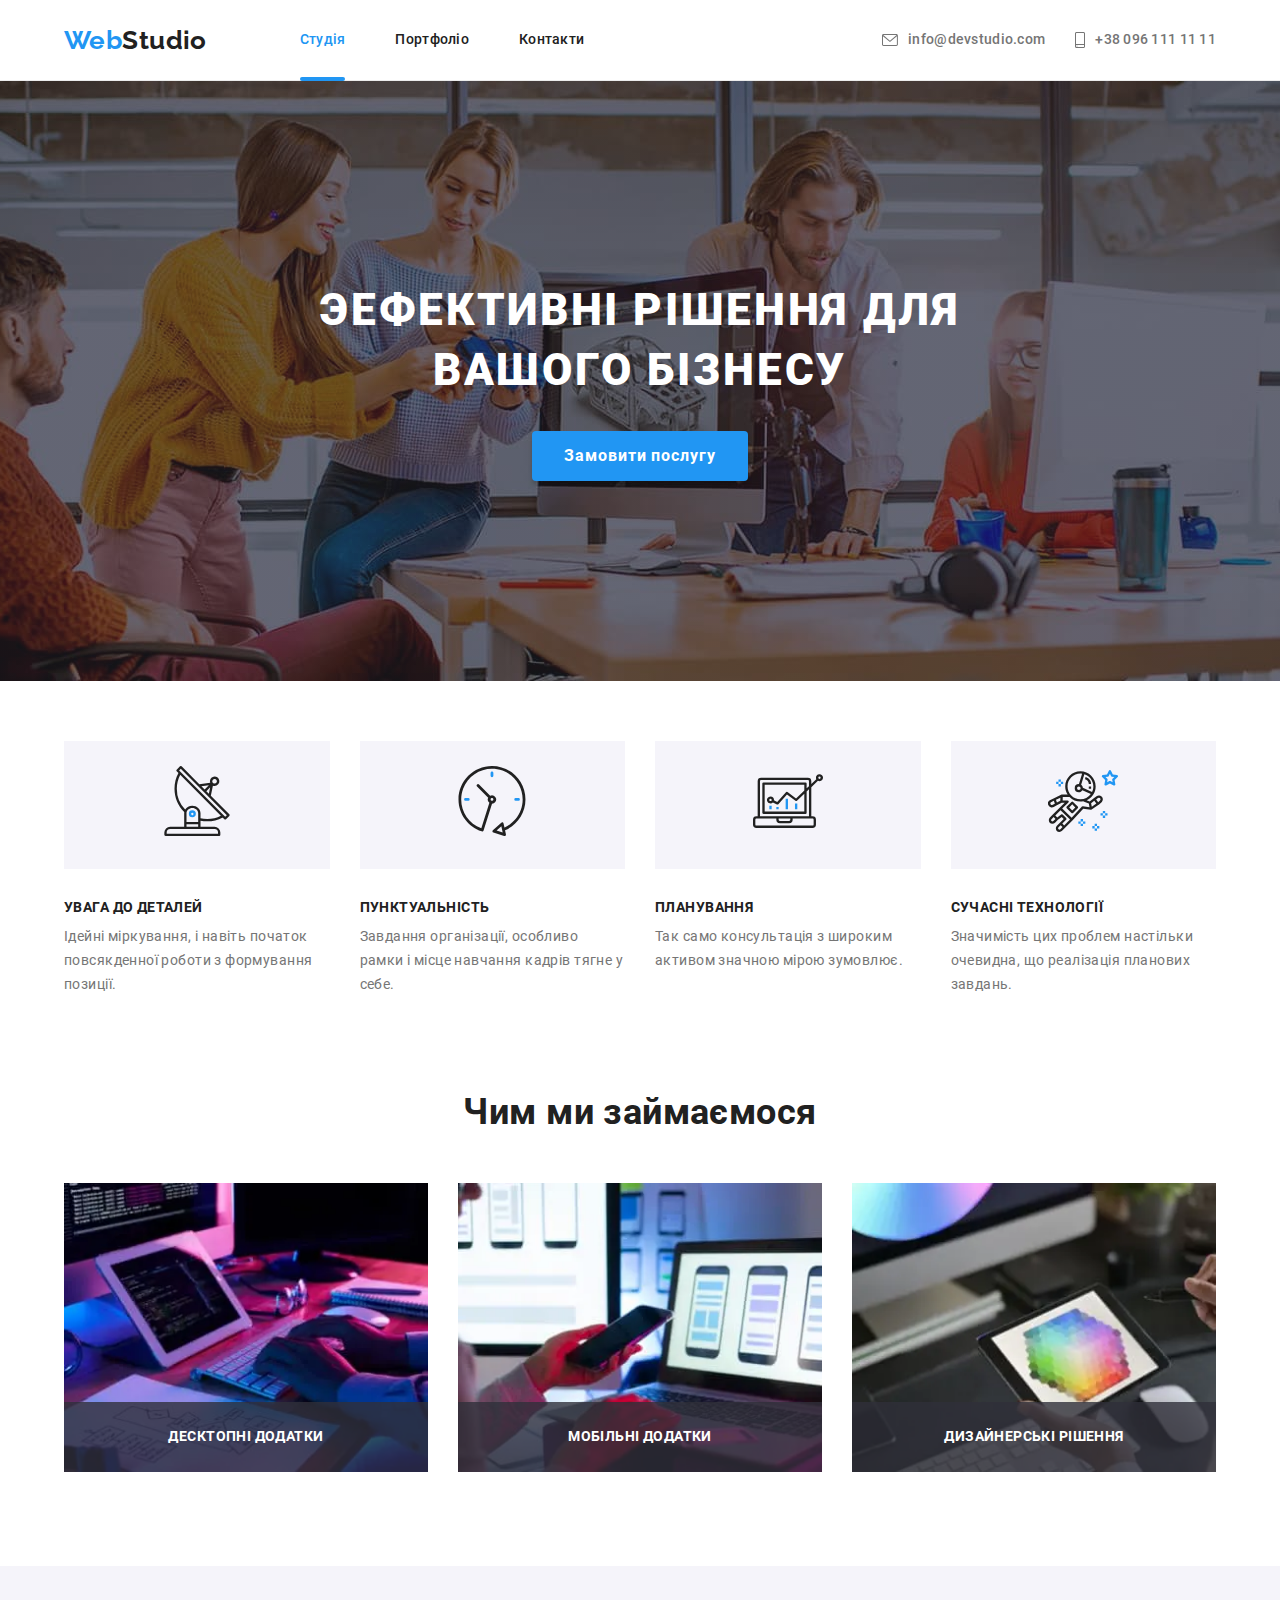
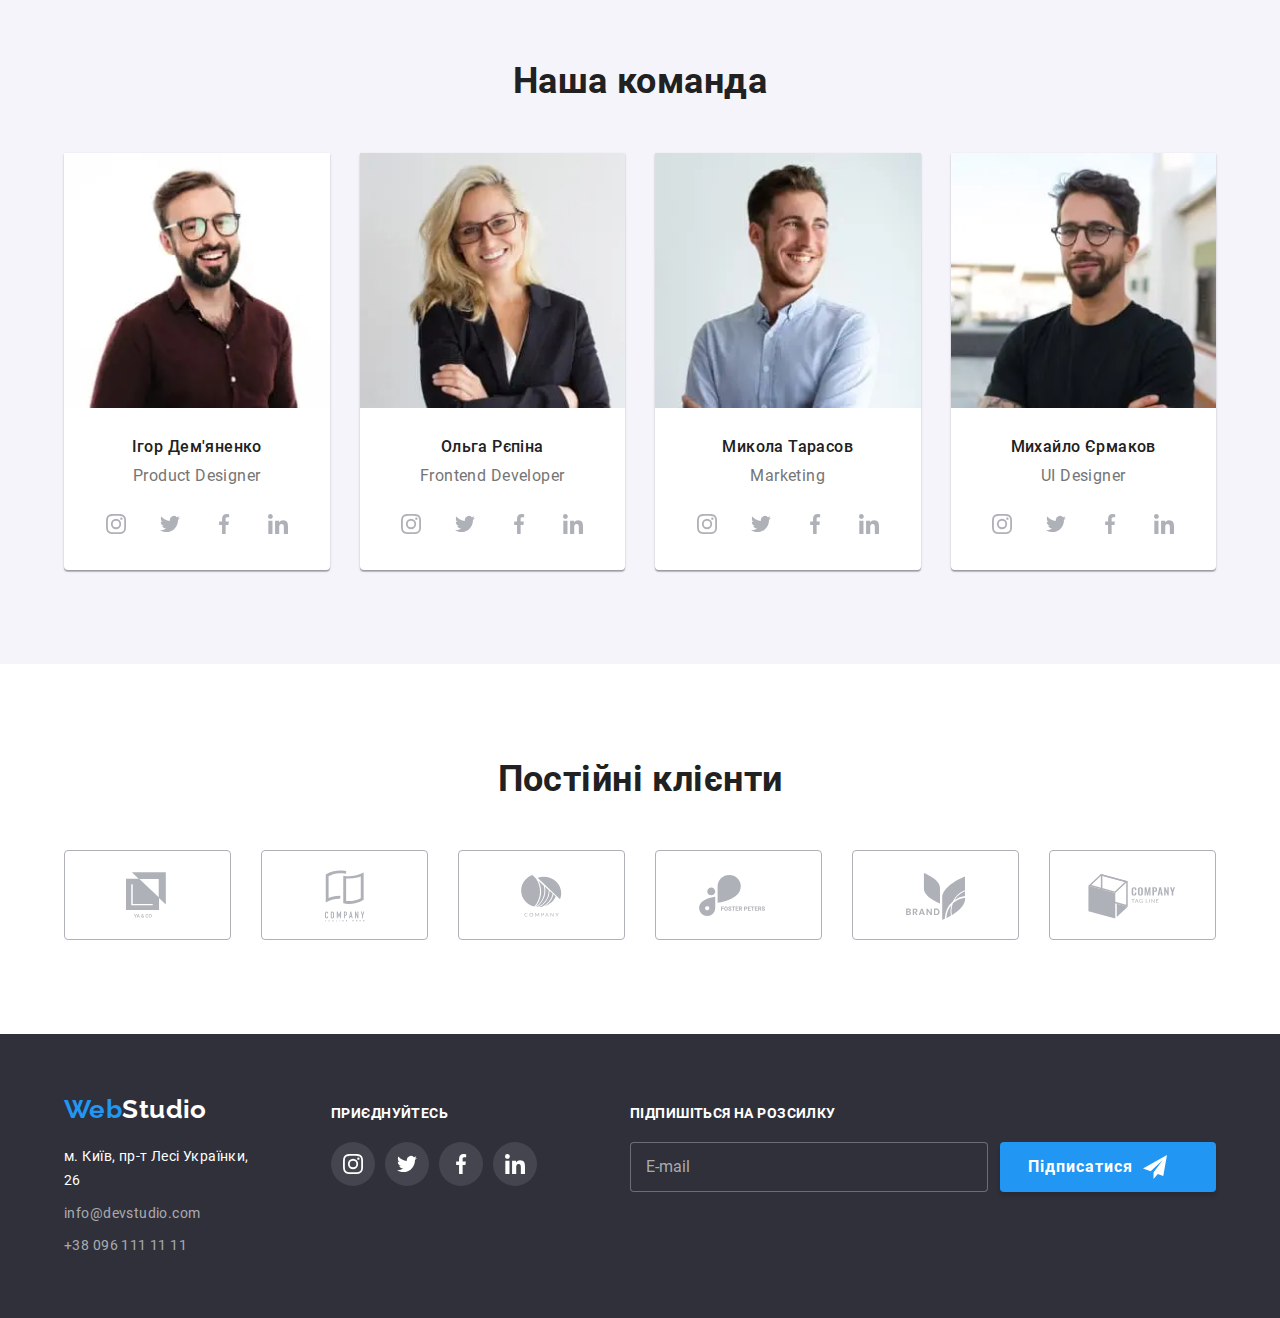
==== index.html @ f9fe9666 "hover and focus from form" ====
<!DOCTYPE html>
<html lang="ru">
  <head>
    <meta charset="UTF-8" />
    <meta name="viewport" content="width=device-width, initial-scale=1.0" />
    <meta http-equiv="X-UA-Compatible" content="IE=Edge" />
    <title>goit-markup-hw-08</title>
    <link rel="stylesheet" href="./css/main.min.css" />
    <link rel="shortcut icon" href="./images/favicon.svg" type="image/x-icon" />

    <!-- <link
      rel="preload"
      href="./fonts/Roboto-Regular.ttf"
      as="font"
      type="font/ttf"
      crossorigin />
    <link
      rel="preload"
      href="./fonts/Roboto-Medium.ttf"
      as="font"
      type="font/ttf"
      crossorigin />
    <link
      rel="preload"
      href="./fonts/Roboto-Bold.ttf"
      as="font"
      type="font/ttf"
      crossorigin />
    <link
      rel="preload"
      href="./fonts/Roboto-Black.ttf"
      as="font"
      type="font/ttf"
      crossorigin />
    <link
      rel="preload"
      href="./fonts/Raleway-Bold.ttf"
      as="font"
      type="font/ttf"
      crossorigin /> -->
  </head>
  <body>
    <header class="header">
      <div class="container main-nav">
        <!-- Лого-->
        <a href="./index.html" class="logo header__logo"
          ><span class="logo__text">Web</span>Studio</a
        >

        <!-- Мобільне меню-бургер -->
        <button
          type="button"
          class="mobile-button"
          aria-expanded="false"
          aria-controls="menu-container"
          data-menu-button>
          <svg
            width="40"
            height="40"
            aria-label="Перемикач мобільного меню"
            class="mobile-button__icon">
            <use class="icon-cross" href="./images/sprite.svg#icon-cross"></use>
            <use
              class="icon-menu"
              href="./images/sprite.svg#icon-mobile-menu"></use>
          </svg>
        </button>

        <div class="menu-container" id="menu-container" data-menu>
          <!-- Меню в хедері -->
          <nav>
            <ul class="menu">
              <li class="menu__item">
                <a href="./index.html" class="menu__link menu__link--current"
                  >Студія</a
                >
              </li>
              <li class="menu__item">
                <a href="./portfolio.html" class="menu__link">Портфоліо</a>
              </li>
              <li class="menu__item">
                <a href="#" class="menu__link">Контакти</a>
              </li>
            </ul>
          </nav>

          <!-- Контакти в хедері -->
          <ul class="contacts">
            <li class="contacts__item">
              <a href="mailto:info@devstudio.com" class="contacts__link">
                <div class="contacts__icon">
                  <svg class="contacts__mail" width="16" height="12">
                    <use href="./images/sprite.svg#icon-head-mail"></use>
                  </svg>
                  info@devstudio.com
                </div></a
              >
            </li>
            <li class="contacts__item">
              <a href="tel:+380961111111" class="contacts__link">
                <div class="contacts__icon">
                  <svg class="contacts__phone" width="10" height="16">
                    <use href="./images/sprite.svg#icon-head-phone"></use>
                  </svg>
                  +38 096 111 11 11
                </div>
              </a>
            </li>
          </ul>
        </div>
      </div>
    </header>

    <main>
      <!-- Hero -->
      <section class="hero">
        <div class="hero__content">
          <h1 class="hero__title">ЭЕфективні рішення для вашого бізнесу</h1>
          <button data-modal-open class="btn hero__btn">
            Замовити послугу
          </button>
        </div>
      </section>

      <!-- Feautures -->
      <section class="features">
        <div class="container">
          <h2 class="section__title visually-hidden">Наші переваги</h2>
          <ul class="features__list">
            <li class="features__item">
              <div class="features__img">
                <svg class="features__icon" width="70" height="70">
                  <use href="./images/sprite.svg#icon-antenna"></use>
                </svg>
              </div>
              <h3 class="features__title">УВАГА ДО ДЕТАЛЕЙ</h3>
              <p class="features__text">
                Ідейні міркування, і навіть початок повсякденної роботи з
                формування позиції.
              </p>
            </li>
            <li class="features__item">
              <div class="features__img">
                <svg class="features__icon" width="70" height="70">
                  <use href="./images/sprite.svg#icon-clock"></use>
                </svg>
              </div>
              <h3 class="features__title">Пунктуальність</h3>
              <p class="features__text">
                Завдання організації, особливо рамки і місце навчання кадрів
                тягне у себе.
              </p>
            </li>
            <li class="features__item">
              <div class="features__img">
                <svg class="features__icon" width="70" height="70">
                  <use href="./images/sprite.svg#icon-diagram"></use>
                </svg>
              </div>
              <h3 class="features__title">Планування</h3>
              <p class="features__text">
                Так само консультація з широким активом значною мірою зумовлює.
              </p>
            </li>
            <li class="features__item">
              <div class="features__img">
                <svg class="features__icon" width="70" height="70">
                  <use href="./images/sprite.svg#icon-astronaut"></use>
                </svg>
              </div>
              <h3 class="features__title">Сучасні технології</h3>
              <p class="features__text">
                Значимість цих проблем настільки очевидна, що реалізація
                планових завдань.
              </p>
            </li>
          </ul>
        </div>
      </section>

      <!-- Work -->
      <section class="section photos">
        <div class="container">
          <h2 class="section__title">Чим ми займаємося</h2>
          <ul class="photos__list">
            <li class="photos__item">
              <div class="photos__thumb">
                <picture>
                  <source
                    srcset="
                      ./images/desktop/whattodo-1-1200@1x.webp 1x,
                      ./images/desktop/whattodo-1-1200@2x.webp 2x
                    "
                    type="image/webp"
                    media="(min-width: 1200px)" />

                  <source
                    srcset="
                      ./images/desktop/whattodo-1-1200@1x.jpg 1x,
                      ./images/desktop/whattodo-1-1200@2x.jpg 2x
                    "
                    media="(min-width: 1200px)" />

                  <img
                    src="./images/desktop/whattodo-1-1200@1x.jpg"
                    loading="lazy"
                    alt=""
                    width="370"
                    height="294" />
                </picture>
                <p class="photos__text">Десктопні додатки</p>
              </div>
            </li>
            <li class="photos__item">
              <div class="photos__thumb">
                <picture>
                  <source
                    srcset="
                      ./images/desktop/whattodo-2-1200@1x.webp 1x,
                      ./images/desktop/whattodo-2-1200@2x.webp 2x
                    "
                    type="image/webp"
                    media="(min-width: 1200px)" />

                  <source
                    srcset="
                      ./images/desktop/whattodo-2-1200@1x.jpg 1x,
                      ./images/desktop/whattodo-2-1200@2x.jpg 2x
                    "
                    media="(min-width: 1200px)" />

                  <img
                    src="./images/desktop/whattodo-2-1200@2x.jpg"
                    loading="lazy"
                    alt=""
                    width="370"
                    height="294" />
                </picture>
                <p class="photos__text">Мобільні додатки</p>
              </div>
            </li>
            <li class="photos__item">
              <div class="photos__thumb">
                <picture>
                  <source
                    srcset="
                      ./images/desktop/whattodo-3-1200@1x.webp 1x,
                      ./images/desktop/whattodo-3-1200@2x.webp 2x
                    "
                    type="image/webp"
                    media="(min-width: 1200px)" />

                  <source
                    srcset="
                      ./images/desktop/whattodo-3-1200@1x.jpg 1x,
                      ./images/desktop/whattodo-3-1200@2x.jpg 2x
                    "
                    media="(min-width: 1200px)" />

                  <img
                    src="./images/desktop/whattodo-3-1200@2x.jpg"
                    loading="lazy"
                    alt=""
                    width="370"
                    height="294" />
                </picture>
                <p class="photos__text">Дизайнерські рішення</p>
              </div>
            </li>
          </ul>
        </div>
      </section>

      <!-- Team -->
      <section class="section team">
        <div class="container">
          <h2 class="section__title">Наша команда</h2>
          <ul class="team__list">
            <li class="team__item">
              <picture>
                <source
                  srcset="
                    ./images/desktop/team-1-1200@1x.webp 1x,
                    ./images/desktop/team-1-1200@2x.webp 2x
                  "
                  type="image/webp"
                  media="(min-width: 1200px)" />
                <source
                  srcset="
                    ./images/tablet/team-1-768@1x.webp 1x,
                    ./images/tablet/team-1-768@2x.webp 2x
                  "
                  type="image/webp"
                  media="(min-width: 768px)" />
                <source
                  srcset="
                    ./images/mobile/team-1-480@1x.webp 1x,
                    ./images/mobile/team-1-480@2x.webp 2x
                  "
                  type="image/webp"
                  media="(max-width: 767px)" />

                <source
                  srcset="
                    ./images/desktop/team-1-1200@1x.jpg 1x,
                    ./images/desktop/team-1-1200@2x.jpg 2x
                  "
                  media="(min-width: 1200px)" />
                <source
                  srcset="
                    ./images/tablet/team-1-768@1x.jpg 1x,
                    ./images/tablet/team-1-768@2x.jpg 2x
                  "
                  media="(min-width: 768px)" />
                <source
                  srcset="
                    ./images/mobile/team-1-480@1x.jpg 1x,
                    ./images/mobile/team-1-480@2x.jpg 2x
                  "
                  media="(max-width: 767px)" />

                <img
                  src="./images/mobile/team-1-480@1x.jpg"
                  loading="lazy"
                  alt=""
                  title="Ігор Дем'яненко"
                  width="450"
                  height="460" />
              </picture>

              <div class="team__content">
                <h3 class="team__name">Ігор Дем'яненко</h3>
                <p class="team__text">Product Designer</p>
                <ul class="social">
                  <li class="social__item">
                    <a
                      href="#"
                      class="media-link social__link"
                      aria-label="Instagramm">
                      <svg
                        class="media-icon social__icon"
                        width="20"
                        height="20">
                        <use href="./images/sprite.svg#icon-instagram"></use>
                      </svg>
                    </a>
                  </li>
                  <li class="social__item">
                    <a
                      href="#"
                      class="media-link social__link"
                      aria-label="Twitter">
                      <svg
                        class="media-icon social__icon"
                        width="20"
                        height="20">
                        <use href="./images/sprite.svg#icon-twitter"></use>
                      </svg>
                    </a>
                  </li>
                  <li class="social__item">
                    <a
                      href="#"
                      class="media-link social__link"
                      aria-label="Facebook">
                      <svg
                        class="media-icon social__icon"
                        width="20"
                        height="20">
                        <use href="./images/sprite.svg#icon-facebook"></use>
                      </svg>
                    </a>
                  </li>
                  <li class="social__item">
                    <a
                      href="#"
                      class="media-link social__link"
                      aria-label="LinkedIn">
                      <svg
                        class="media-icon social__icon"
                        width="20"
                        height="20">
                        <use href="./images/sprite.svg#icon-linkedin"></use>
                      </svg>
                    </a>
                  </li>
                </ul>
              </div>
            </li>
            <li class="team__item">
              <picture>
                <source
                  srcset="
                    ./images/desktop/team-2-1200@1x.webp 1x,
                    ./images/desktop/team-2-1200@2x.webp 2x
                  "
                  type="image/webp"
                  media="(min-width: 1200px)" />
                <source
                  srcset="
                    ./images/tablet/team-2-768@1x.webp 1x,
                    ./images/tablet/team-2-768@2x.webp 2x
                  "
                  type="image/webp"
                  media="(min-width: 768px)" />
                <source
                  srcset="
                    ./images/mobile/team-2-480@1x.webp 1x,
                    ./images/mobile/team-2-480@2x.webp 2x
                  "
                  type="image/webp"
                  media="(max-width: 767px)" />

                <source
                  srcset="
                    ./images/desktop/team-2-1200@1x.jpg 1x,
                    ./images/desktop/team-2-1200@2x.jpg 2x
                  "
                  media="(min-width: 1200px)" />
                <source
                  srcset="
                    ./images/tablet/team-2-768@1x.jpg 1x,
                    ./images/tablet/team-2-768@2x.jpg 2x
                  "
                  media="(min-width: 768px)" />
                <source
                  srcset="
                    ./images/mobile/team-2-480@1x.jpg 1x,
                    ./images/mobile/team-2-480@2x.jpg 2x
                  "
                  media="(max-width: 767px)" />

                <img
                  src="./images/mobile/team-2-480@1x.jpg"
                  loading="lazy"
                  alt=""
                  title="Ольга Рєпіна"
                  width="450"
                  height="460" />
              </picture>
              <div class="team__content">
                <h3 class="team__name">Ольга Рєпіна</h3>
                <p class="team__text">Frontend Developer</p>
                <ul class="social">
                  <li class="social__item">
                    <a
                      href="#"
                      class="media-link social__link"
                      aria-label="Instagramm">
                      <svg
                        class="media-icon social__icon"
                        width="20"
                        height="20">
                        <use href="./images/sprite.svg#icon-instagram"></use>
                      </svg>
                    </a>
                  </li>
                  <li class="social__item">
                    <a
                      href="#"
                      class="media-link social__link"
                      aria-label="Twiter">
                      <svg
                        class="media-icon social__icon"
                        width="20"
                        height="20">
                        <use href="./images/sprite.svg#icon-twitter"></use>
                      </svg>
                    </a>
                  </li>
                  <li class="social__item">
                    <a
                      href="#"
                      class="media-link social__link"
                      aria-label="Facebook">
                      <svg
                        class="media-icon social__icon"
                        width="20"
                        height="20">
                        <use href="./images/sprite.svg#icon-facebook"></use>
                      </svg>
                    </a>
                  </li>
                  <li class="social_item">
                    <a
                      href="#"
                      class="media-link social__link"
                      aria-label="LinkedIn">
                      <svg
                        class="media-icon social__icon"
                        width="20"
                        height="20">
                        <use href="./images/sprite.svg#icon-linkedin"></use>
                      </svg>
                    </a>
                  </li>
                </ul>
              </div>
            </li>
            <li class="team__item">
              <picture>
                <source
                  srcset="
                    ./images/desktop/team-3-1200@1x.webp 1x,
                    ./images/desktop/team-3-1200@2x.webp 2x
                  "
                  type="image/webp"
                  media="(min-width: 1200px)" />
                <source
                  srcset="
                    ./images/tablet/team-3-768@1x.webp 1x,
                    ./images/tablet/team-3-768@2x.webp 2x
                  "
                  type="image/webp"
                  media="(min-width: 768px)" />
                <source
                  srcset="
                    ./images/mobile/team-3-480@1x.webp 1x,
                    ./images/mobile/team-3-480@2x.webp 2x
                  "
                  type="image/webp"
                  media="(max-width: 767px)" />

                <source
                  srcset="
                    ./images/desktop/team-3-1200@1x.jpg 1x,
                    ./images/desktop/team-3-1200@2x.jpg 2x
                  "
                  media="(min-width: 1200px)" />
                <source
                  srcset="
                    ./images/tablet/team-3-768@1x.jpg 1x,
                    ./images/tablet/team-3-768@2x.jpg 2x
                  "
                  media="(min-width: 768px)" />
                <source
                  srcset="
                    ./images/mobile/team-3-480@1x.jpg 1x,
                    ./images/mobile/team-3-480@2x.jpg 2x
                  "
                  media="(max-width: 767px)" />

                <img
                  src="./images/mobile/team-3-480@1x.jpg"
                  loading="lazy"
                  alt=""
                  title="Микола Тарасов"
                  width="450"
                  height="460" />
              </picture>
              <div class="team__content">
                <h3 class="team__name">Микола Тарасов</h3>
                <p class="team__text">Marketing</p>
                <ul class="social">
                  <li class="social__item">
                    <a
                      href="#"
                      class="media-link social__link"
                      aria-label="Instagramm">
                      <svg
                        class="media-icon social__icon"
                        width="20"
                        height="20">
                        <use href="./images/sprite.svg#icon-instagram"></use>
                      </svg>
                    </a>
                  </li>
                  <li class="social__item">
                    <a
                      href="#"
                      class="media-link social__link"
                      aria-label="Twiter">
                      <svg
                        class="media-icon social__icon"
                        width="20"
                        height="20">
                        <use href="./images/sprite.svg#icon-twitter"></use>
                      </svg>
                    </a>
                  </li>
                  <li class="social__item">
                    <a
                      href="#"
                      class="media-link social__link"
                      aria-label="Facebook">
                      <svg
                        class="media-icon social__icon"
                        width="20"
                        height="20">
                        <use href="./images/sprite.svg#icon-facebook"></use>
                      </svg>
                    </a>
                  </li>
                  <li class="social__item">
                    <a
                      href="#"
                      class="media-link social__link"
                      aria-label="LinkedIn">
                      <svg
                        class="media-icon social__icon"
                        width="20"
                        height="20">
                        <use href="./images/sprite.svg#icon-linkedin"></use>
                      </svg>
                    </a>
                  </li>
                </ul>
              </div>
            </li>
            <li class="team__item">
              <picture>
                <source
                  srcset="
                    ./images/desktop/team-4-1200@1x.webp 1x,
                    ./images/desktop/team-4-1200@2x.webp 2x
                  "
                  type="image/webp"
                  media="(min-width: 1200px)" />
                <source
                  srcset="
                    ./images/tablet/team-4-768@1x.webp 1x,
                    ./images/tablet/team-4-768@2x.webp 2x
                  "
                  type="image/webp"
                  media="(min-width: 768px)" />
                <source
                  srcset="
                    ./images/mobile/team-4-480@1x.webp 1x,
                    ./images/mobile/team-4-480@2x.webp 2x
                  "
                  type="image/webp"
                  media="(max-width: 767px)" />

                <source
                  srcset="
                    ./images/desktop/team-4-1200@1x.jpg 1x,
                    ./images/desktop/team-4-1200@2x.jpg 2x
                  "
                  media="(min-width: 1200px)" />
                <source
                  srcset="
                    ./images/tablet/team-4-768@1x.jpg 1x,
                    ./images/tablet/team-4-768@2x.jpg 2x
                  "
                  media="(min-width: 768px)" />
                <source
                  srcset="
                    ./images/mobile/team-4-480@1x.jpg 1x,
                    ./images/mobile/team-4-480@2x.jpg 2x
                  "
                  media="(max-width: 767px)" />

                <img
                  src="./images/mobile/team-4-480@1x.jpg"
                  loading="lazy"
                  alt=""
                  title="Михайло Єрмаков"
                  width="450"
                  height="460" />
              </picture>
              <div class="team__content">
                <h3 class="team__name">Михайло Єрмаков</h3>
                <p class="team__text">UI Designer</p>
                <ul class="social">
                  <li class="social__item">
                    <a
                      href="#"
                      class="media-link social__link"
                      aria-label="Instagramm">
                      <svg
                        class="media-icon social__icon"
                        width="20"
                        height="20">
                        <use href="./images/sprite.svg#icon-instagram"></use>
                      </svg>
                    </a>
                  </li>
                  <li class="social__item">
                    <a
                      href="#"
                      class="media-link social__link"
                      aria-label="Twiter">
                      <svg
                        class="media-icon social__icon"
                        width="20"
                        height="20">
                        <use href="./images/sprite.svg#icon-twitter"></use>
                      </svg>
                    </a>
                  </li>
                  <li class="social__item">
                    <a
                      href="#"
                      class="media-link social__link"
                      aria-label="Facebook">
                      <svg
                        class="media-icon social__icon"
                        width="20"
                        height="20">
                        <use href="./images/sprite.svg#icon-facebook"></use>
                      </svg>
                    </a>
                  </li>
                  <li class="social__item">
                    <a
                      href="#"
                      class="media-link social__link"
                      aria-label="LinkedIn">
                      <svg
                        class="media-icon social__icon"
                        width="20"
                        height="20">
                        <use href="./images/sprite.svg#icon-linkedin"></use>
                      </svg>
                    </a>
                  </li>
                </ul>
              </div>
            </li>
          </ul>
        </div>
      </section>

      <!-- Сlients -->
      <section class="section clients">
        <div class="container">
          <h2 class="section__title">Постійні клієнти</h2>
          <ul class="clients__list">
            <li class="clients__item">
              <a href="#" class="clients__link" aria-label="Company site-1">
                <svg class="clients__icon" width="44" height="49">
                  <use href="./images/sprite.svg#icon-logo-1"></use>
                </svg>
              </a>
            </li>
            <li class="clients__item">
              <a href="#" class="clients__link" aria-label="Company site-2">
                <svg class="clients__icon" width="40" height="52">
                  <use href="./images/sprite.svg#icon-logo-2"></use>
                </svg>
              </a>
            </li>
            <li class="clients__item">
              <a href="#" class="clients__link" aria-label="Company site-3">
                <svg class="clients__icon" width="41" height="42">
                  <use href="./images/sprite.svg#icon-logo-3"></use>
                </svg>
              </a>
            </li>
            <li class="clients__item">
              <a href="#" class="clients__link" aria-label="Company site-4">
                <svg class="clients__icon" width="79" height="42">
                  <use href="./images/sprite.svg#icon-logo-4"></use>
                </svg>
              </a>
            </li>
            <li class="clients__item">
              <a href="#" class="clients__link" aria-label="Company site-5">
                <svg class="clients__icon" width="59" height="47">
                  <use href="./images/sprite.svg#icon-logo-5"></use>
                </svg>
              </a>
            </li>
            <li class="clients__item">
              <a href="#" class="clients__link" aria-label="Company site-6">
                <svg class="clients__icon" width="88" height="45">
                  <use href="./images/sprite.svg#icon-logo-6"></use>
                </svg>
              </a>
            </li>
          </ul>
        </div>
      </section>
    </main>
    <!-- <Footer> -->
    <footer class="footer">
      <div class="container">
        <div class="footer-blocks">
          <div class="address-block">
            <!-- footer-logo -->
            <a href="./index.html" class="logo footer__logo"
              ><span class="logo__text">Web</span>Studio</a
            >

            <!-- footer-contacts -->
            <address class="adress">
              <p class="adress__map">м. Київ, пр-т Лесі Українки, 26</p>
              <ul class="adress__list">
                <li class="adress__item">
                  <a href="mailto:info@devstudio.com" class="adress__link"
                    >info@devstudio.com</a
                  >
                </li>
                <li class="adress__item">
                  <a href="tel:+380961111111" class="adress__link"
                    >+38 096 111 11 11</a
                  >
                </li>
              </ul>
            </address>
          </div>
          <!-- <footer-socials> -->
          <div class="networks">
            <b class="networks__title">приєднуйтесь</b>
            <ul class="networks__list">
              <li class="networks__item">
                <a
                  href="#"
                  class="media-link networks__link"
                  aria-label="Instagram">
                  <svg class="media-icon networks__icon" width="20" height="20">
                    <use href="./images/sprite.svg#icon-instagram"></use>
                  </svg>
                </a>
              </li>
              <li class="networks__item">
                <a
                  href="#"
                  class="media-link networks__link"
                  aria-label="Twiter">
                  <svg class="media-icon networks__icon" width="20" height="20">
                    <use href="./images/sprite.svg#icon-twitter"></use>
                  </svg>
                </a>
              </li>
              <li class="networks__item">
                <a
                  href="#"
                  class="media-link networks__link"
                  aria-label="Facebook">
                  <svg class="media-icon networks__icon" width="20" height="20">
                    <use href="./images/sprite.svg#icon-facebook"></use>
                  </svg>
                </a>
              </li>
              <li class="networks__item">
                <a
                  href="https://github.com/mityaua/goit-markup-hw-08"
                  class="media-link networks__link"
                  target="_blank"
                  rel="noopener noreferrer"
                  aria-label="LinkedIn">
                  <svg class="media-icon networks__icon" width="20" height="20">
                    <use href="./images/sprite.svg#icon-linkedin"></use>
                  </svg>
                </a>
              </li>
            </ul>
          </div>

          <!-- footer-subscrabe -->
          <div class="subscribe">
            <b class="networks__title">Підпишіться на розсилку</b>
            <form class="subscribe__field">
              <input
                type="email"
                name="subscribe-email"
                id="subscribe-email"
                placeholder="E-mail"
                required
                class="subscribe__input"
                aria-label="Введіть адресу для розсилки" />
              <button
                type="submit"
                class="btn subscribe__btn"
                aria-label="Оформляє підписку на розсилку">
                <span> Підписатися</span>
                <svg class="subscribe__icon" width="24" height="24">
                  <use href="./images/sprite.svg#icon-send"></use>
                </svg>
              </button>
            </form>
          </div>
        </div>
      </div>
    </footer>

    <!-- Модальне вікно -->
    <div class="backdrop is-hidden" data-modal>
      <div class="modal">
        <form class="callback-form js-speaker-form">
          <button
            data-modal-close
            class="modal__close-btn"
            type="button"
            aria-label="">
            <svg class="modal__close-icon" width="18" height="18">
              <use href="./images/sprite.svg#icon-close"></use>
            </svg>
          </button>

          <b class="callback__title">
            Залиште свої дані, ми вам передзвонимо
          </b>

          <label class="callback__group">
            <span class="callback__label">Ім'я</span>
            <span class="callback__area">
              <input
                class="callback__input"
                type="text"
                name="name"
                pattern="^[A-Za-zА-Яа-яЁё\s]+$"
                required
                autofocus />
              <svg class="callback__icon" width="18" height="18">
                <use href="./images/sprite.svg#icon-form-name"></use>
              </svg>
            </span>
          </label>

          <label class="callback__group">
            <span class="callback__label">Телефон</span>
            <span class="callback__area">
              <input
                class="callback__input"
                type="tel"
                name="tel"
                pattern="[0-9]{10,12}"
                required />
              <svg class="callback__icon" width="18" height="18">
                <use href="./images/sprite.svg#icon-form-phone"></use>
              </svg>
            </span>
          </label>

          <label class="callback__group">
            <span class="callback__label">Пошта</span>
            <span class="callback__area">
              <input
                class="callback__input"
                type="email"
                name="email"
                required />
              <svg class="callback__icon" width="18" height="18">
                <use href="./images/sprite.svg#icon-form-mail"></use>
              </svg>
            </span>
          </label>

          <label class="callback__commit">
            <span class="callback__label">Коментар</span>
            <textarea
              name="commit"
              rows="5"
              placeholder="Введіть текст"
              class="callback__textarea"></textarea>
          </label>

          <label class="policy-block">
            <input
              class="checkbox visually-hidden"
              type="checkbox"
              name="policy"
              value="agree"
              required
              checked />
            <span class="policy__icon"></span>
            <span class="policy__text"
              >Погоджуюся з розсилкою та приймаю
              <a href="#" class="policy__link">Умови договору</a></span
            >
          </label>

          <div class="btn-block">
            <button type="submit" class="btn callback__btn" aria-label="">
              Відправити
            </button>
          </div>
        </form>
      </div>
    </div>

    <!-- Скрипт для мобільного меню -->
    <script src="./js/menu.js"></script>

    <!-- Скрипт для модального вікна -->
    <script src="./js/modal.js"></script>

    <!-- Скрипт для відправки форми модального вікна -->
    <script>
      (() => {
        document
          .querySelector(".js-speaker-form")
          .addEventListener("submit", (e) => {
            e.preventDefault();

            new FormData(e.currentTarget).forEach((value, name) =>
              console.log(`${name}: ${value}`)
            );
          });
      })();
    </script>
  </body>
</html>
---- css/main.min.css ----
.networks__list,.adress__list,.contacts,.menu,.clients__list,.social,.team__list,.photos__list,.features__list{padding:0;margin:0;list-style:none}@font-face{font-family:"Raleway";src:local("Raleway"),url("../fonts/Raleway-Bold.ttf") format("truetype");font-weight:700;font-style:normal;font-display:fallback}@font-face{font-family:"Roboto";src:local("Roboto"),url("../fonts/Roboto-Regular.ttf") format("truetype");font-weight:400;font-style:normal;font-display:fallback}@font-face{font-family:"Roboto";src:local("Roboto"),url("../fonts/Roboto-Medium.ttf") format("truetype");font-weight:500;font-style:normal;font-display:fallback}@font-face{font-family:"Roboto";src:local("Roboto"),url("../fonts/Roboto-Bold.ttf") format("truetype");font-weight:700;font-style:normal;font-display:fallback}@font-face{font-family:"Roboto";src:local("Roboto"),url("../fonts/Roboto-Black.ttf") format("truetype");font-weight:900;font-style:normal;font-display:fallback}/*! modern-normalize v0.7.0 | MIT License | https://github.com/sindresorhus/modern-normalize */*,::after,::before{-webkit-box-sizing:border-box;box-sizing:border-box}:root{-moz-tab-size:4;-o-tab-size:4;tab-size:4}html{line-height:1.15;-webkit-text-size-adjust:100%}body{margin:0}body{font-family:system-ui,-apple-system,"Segoe UI",Roboto,Helvetica,Arial,sans-serif,"Apple Color Emoji","Segoe UI Emoji"}hr{height:0}abbr[title]{-webkit-text-decoration:underline dotted;text-decoration:underline dotted}b,strong{font-weight:bolder}code,kbd,pre,samp{font-family:ui-monospace,SFMono-Regular,Consolas,"Liberation Mono",Menlo,monospace;font-size:1em}small{font-size:80%}sub,sup{font-size:75%;line-height:0;position:relative;vertical-align:baseline}sub{bottom:-0.25em}sup{top:-0.5em}button,input,optgroup,select,textarea{font-family:inherit;font-size:100%;line-height:1.15;margin:0}button,select{text-transform:none}[type=button],[type=reset],[type=submit],button{-webkit-appearance:button}[type=button]::-moz-focus-inner,[type=reset]::-moz-focus-inner,[type=submit]::-moz-focus-inner,button::-moz-focus-inner{border-style:none;padding:0}[type=button]:-moz-focusring,[type=reset]:-moz-focusring,[type=submit]:-moz-focusring,button:-moz-focusring{outline:1px dotted ButtonText}legend{padding:0}progress{vertical-align:baseline}[type=number]::-webkit-inner-spin-button,[type=number]::-webkit-outer-spin-button{height:auto}[type=search]{-webkit-appearance:textfield;outline-offset:-2px}[type=search]::-webkit-search-decoration{-webkit-appearance:none}::-webkit-file-upload-button{-webkit-appearance:button;font:inherit}summary{display:list-item}body{background-color:#fff;color:#757575;font-family:Roboto,sans-serif;letter-spacing:.03em;font-size:14px;line-height:1.71}body.modal-open{overflow:hidden}@media screen and (max-width: 767px){body{padding-top:60px}}img{display:block;max-width:100%;height:auto}.visually-hidden{position:absolute;width:1px;height:1px;margin:-1px;border:0;padding:0;clip:rect(0 0 0 0);overflow:hidden}.header{border-bottom:1px solid #ececec}@media screen and (max-width: 767px){.header{position:fixed;top:0;width:100%;background-color:#fff;z-index:1}}@media screen and (max-width: 767px){.main-nav{display:-webkit-box;display:-ms-flexbox;display:flex;-webkit-box-pack:justify;-ms-flex-pack:justify;justify-content:space-between;-webkit-box-align:center;-ms-flex-align:center;align-items:center;height:60px}}@media screen and (min-width: 768px){.main-nav{display:-webkit-box;display:-ms-flexbox;display:flex;-webkit-box-pack:justify;-ms-flex-pack:justify;justify-content:space-between;-webkit-box-align:center;-ms-flex-align:center;align-items:center}}.hero{max-width:1600px;min-height:400px;margin-left:auto;margin-right:auto;background-color:#2f303a;background-image:-webkit-gradient(linear, left top, right top, from(rgba(47, 48, 58, 0.4)), to(rgba(47, 48, 58, 0.4))),url(../images/mobile/hero-480@1x.jpg);background-image:linear-gradient(to right, rgba(47, 48, 58, 0.4), rgba(47, 48, 58, 0.4)),url(../images/mobile/hero-480@1x.jpg);background-repeat:no-repeat;background-size:cover;background-position:center}@media screen and (min-device-pixel-ratio: 2),screen and (-webkit-min-device-pixel-ratio: 2),screen and (min-resolution: 192dpi),screen and (min-resolution: 2dppx){.hero{background-image:-webkit-gradient(linear, left top, right top, from(rgba(47, 48, 58, 0.4)), to(rgba(47, 48, 58, 0.4))),url(../images/mobile/hero-480@2x.jpg);background-image:linear-gradient(to right, rgba(47, 48, 58, 0.4), rgba(47, 48, 58, 0.4)),url(../images/mobile/hero-480@2x.jpg)}}@media screen and (min-width: 768px)and (max-width: 1199px){.hero{background-image:-webkit-gradient(linear, left top, right top, from(rgba(47, 48, 58, 0.4)), to(rgba(47, 48, 58, 0.4))),url(../images/tablet/hero-768@1x.jpg);background-image:linear-gradient(to right, rgba(47, 48, 58, 0.4), rgba(47, 48, 58, 0.4)),url(../images/tablet/hero-768@1x.jpg)}}@media screen and (min-width: 768px)and (max-width: 1199px)and (min-device-pixel-ratio: 2),screen and (min-width: 768px)and (max-width: 1199px)and (-webkit-min-device-pixel-ratio: 2),screen and (min-width: 768px)and (max-width: 1199px)and (min-resolution: 192dpi),screen and (min-width: 768px)and (max-width: 1199px)and (min-resolution: 2dppx){.hero{background-image:-webkit-gradient(linear, left top, right top, from(rgba(47, 48, 58, 0.4)), to(rgba(47, 48, 58, 0.4))),url(../images/tablet/hero-768@2x.jpg);background-image:linear-gradient(to right, rgba(47, 48, 58, 0.4), rgba(47, 48, 58, 0.4)),url(../images/tablet/hero-768@2x.jpg)}}@media screen and (min-width: 1200px){.hero{min-height:600px;background-image:-webkit-gradient(linear, left top, right top, from(rgba(47, 48, 58, 0.4)), to(rgba(47, 48, 58, 0.4))),url(../images/desktop/hero-1200@1x.jpg);background-image:linear-gradient(to right, rgba(47, 48, 58, 0.4), rgba(47, 48, 58, 0.4)),url(../images/desktop/hero-1200@1x.jpg)}}@media screen and (min-width: 1200px)and (min-device-pixel-ratio: 2),screen and (min-width: 1200px)and (-webkit-min-device-pixel-ratio: 2),screen and (min-width: 1200px)and (min-resolution: 192dpi),screen and (min-width: 1200px)and (min-resolution: 2dppx){.hero{background-image:-webkit-gradient(linear, left top, right top, from(rgba(47, 48, 58, 0.4)), to(rgba(47, 48, 58, 0.4))),url(../images/desktop/hero-1200@2x.jpg);background-image:linear-gradient(to right, rgba(47, 48, 58, 0.4), rgba(47, 48, 58, 0.4)),url(../images/desktop/hero-1200@2x.jpg)}}.hero__content{max-width:360px;padding:118px 0;margin-right:auto;margin-left:auto;text-align:center}@media screen and (min-width: 1200px){.hero__content{max-width:696px;padding:200px 0}}.hero__title{margin-top:0;margin-bottom:30px;color:#fff;font-weight:900;font-size:26px;line-height:1.62;letter-spacing:.06em;text-transform:uppercase}@media screen and (min-width: 1200px){.hero__title{font-weight:900;font-size:44px;line-height:1.36}}.hero__btn{padding:10px 32px}.features{padding-top:60px}@media screen and (max-width: 1199px){.features{padding-bottom:60px}}@media screen and (min-width: 768px){.features__list{display:-webkit-box;display:-ms-flexbox;display:flex;-ms-flex-wrap:wrap;flex-wrap:wrap}}@media screen and (min-width: 1200px){.features__list{display:-webkit-box;display:-ms-flexbox;display:flex}}@media screen and (max-width: 767px){.features__item:not(:last-child){margin-bottom:30px}}@media screen and (min-width: 768px)and (max-width: 1199px){.features__item{width:calc((100% - 30px)/2)}.features__item:not(:nth-last-child(-n+2)){margin-bottom:30px}.features__item:not(:nth-child(2n)){margin-right:30px}}@media screen and (min-width: 1200px){.features__item{width:calc((100% - 90px)/4)}.features__item:not(:last-child){margin-right:30px}}.features__img{margin-bottom:30px;padding:25px;background-color:#f5f4fa;text-align:center}.features__icon{width:70px;height:70px}.features__title{margin-top:0;margin-bottom:10px;color:#212121;font-weight:700;font-size:14px;line-height:1.17;text-align:center;text-transform:uppercase}@media screen and (min-width: 768px){.features__title{text-align:left}}.features__text{margin-top:0;margin-bottom:0}@media screen and (max-width: 1199px){.photos{display:none}}.photos__list{display:-webkit-box;display:-ms-flexbox;display:flex}.photos__item{width:calc((100% - 60px)/3);background-color:#757575}.photos__item:not(:last-child){margin-right:30px}.photos__thumb{position:relative}.photos__text{position:absolute;bottom:0;left:50%;-webkit-transform:translate(-50%, 0);transform:translate(-50%, 0);width:100%;height:70px;margin:0;padding-top:27px;padding-bottom:27px;background-color:rgba(47,48,58,.8);color:#fff;font-weight:700;font-size:14px;line-height:1.14;text-align:center;text-transform:uppercase}.team{background-color:#f5f4fa}@media screen and (min-width: 768px)and (max-width: 1199px){.team__list{display:-webkit-box;display:-ms-flexbox;display:flex;-ms-flex-wrap:wrap;flex-wrap:wrap}}@media screen and (min-width: 1200px){.team__list{display:-webkit-box;display:-ms-flexbox;display:flex}}.team__item{border-bottom-right-radius:4px;border-bottom-left-radius:4px;background-color:#fff;-webkit-box-shadow:0px 1px 3px rgba(0,0,0,.12),0px 1px 1px rgba(0,0,0,.14),0px 2px 1px rgba(0,0,0,.2);box-shadow:0px 1px 3px rgba(0,0,0,.12),0px 1px 1px rgba(0,0,0,.14),0px 2px 1px rgba(0,0,0,.2)}@media screen and (max-width: 767px){.team__item:not(:last-child){margin-bottom:30px}}@media screen and (min-width: 768px)and (max-width: 1199px){.team__item{width:calc((100% - 30px)/2)}.team__item:not(:nth-last-child(-n+2)){margin-bottom:30px}.team__item:not(:nth-child(2n)){margin-right:30px}}@media screen and (min-width: 1200px){.team__item:not(:last-child){margin-right:30px}}.team__content{padding-top:30px;padding-bottom:24px;text-align:center}.team__name{margin-top:0;margin-bottom:10px;color:#212121;font-weight:500;font-size:16px;line-height:1.18}.team__text{margin-top:0;margin-bottom:16px;font-size:16px;line-height:1.18}.social{display:-webkit-box;display:-ms-flexbox;display:flex;-webkit-box-pack:center;-ms-flex-pack:center;justify-content:center}.social__item:not(:last-child){margin-right:10px}.social__link:hover .social__icon,.social__link:focus .social__icon{fill:#fff}.clients__list{display:-webkit-box;display:-ms-flexbox;display:flex}@media screen and (max-width: 1199px){.clients__list{-ms-flex-wrap:wrap;flex-wrap:wrap}}@media screen and (min-width: 1200px){.clients__list{-webkit-box-pack:center;-ms-flex-pack:center;justify-content:center;-ms-flex-wrap:nowrap;flex-wrap:nowrap}}.clients__item{height:90px;border:1px solid #afb1b8;border-radius:4px;-webkit-transition:border-color 250ms cubic-bezier(0.4, 0, 0.2, 1);transition:border-color 250ms cubic-bezier(0.4, 0, 0.2, 1)}.clients__item:hover,.clients__item:focus{border-color:#2196f3}@media screen and (max-width: 767px){.clients__item{width:calc((100% - 30px)/2)}.clients__item:not(:nth-last-child(-n+2)){margin-bottom:30px}.clients__item:not(:nth-child(2n)){margin-right:30px}}@media screen and (min-width: 768px)and (max-width: 1199px){.clients__item{width:calc((100% - 60px)/3)}.clients__item:not(:nth-last-child(-n+3)){margin-bottom:30px}.clients__item:not(:nth-child(3n)){margin-right:30px}}@media screen and (min-width: 1200px){.clients__item{width:calc((100% - 150px)/6)}.clients__item:not(:last-child){margin-right:30px}}.clients__link{display:-webkit-box;display:-ms-flexbox;display:flex;-webkit-box-pack:center;-ms-flex-pack:center;justify-content:center;-webkit-box-align:center;-ms-flex-align:center;align-items:center;width:auto;height:90px}.clients__icon{fill:#afb1b8;-webkit-transition:fill 250ms cubic-bezier(0.4, 0, 0.2, 1);transition:fill 250ms cubic-bezier(0.4, 0, 0.2, 1)}.clients__link:hover .clients__icon,.clients__link:focus .clients__icon{fill:#2196f3}.footer{padding:60px 0px;background-color:#2f303a;color:#fff}@media screen and (min-width: 768px)and (max-width: 1199px){.footer-blocks{display:-webkit-box;display:-ms-flexbox;display:flex;-ms-flex-wrap:wrap;flex-wrap:wrap;-ms-flex-pack:distribute;justify-content:space-around}}@media screen and (max-width: 1199px){.footer-blocks{text-align:center}}@media screen and (min-width: 1200px){.footer-blocks{display:-webkit-box;display:-ms-flexbox;display:flex;-webkit-box-pack:justify;-ms-flex-pack:justify;justify-content:space-between;-webkit-box-align:baseline;-ms-flex-align:baseline;align-items:baseline}}.container{width:100%;margin:0px auto;padding:0px 15px}@media screen and (min-width: 480px)and (max-width: 767px){.container{width:462px}}@media screen and (min-width: 768px)and (max-width: 1199px){.container{width:750px}}@media screen and (min-width: 1200px){.container{width:1182px}}@media screen and (max-width: 1199px){.section{padding-top:60px;padding-bottom:60px}}@media screen and (min-width: 1200px){.section{padding-top:94px;padding-bottom:94px}}.section__title{margin-top:0;margin-bottom:30px;color:#212121;font-weight:700;font-size:28px;line-height:1.17;text-align:center}@media screen and (min-width: 1200px){.section__title{font-weight:700;font-size:36px;line-height:1.17;margin-bottom:50px}}.btn{min-width:216px;height:50px;border:0px solid rgba(0,0,0,0);border-radius:4px;background-color:#2196f3;-webkit-box-shadow:0px 4px 4px rgba(0,0,0,.15);box-shadow:0px 4px 4px rgba(0,0,0,.15);color:#fff;font-weight:700;font-size:16px;line-height:1.87;letter-spacing:.06em;-webkit-transform:scale(1);transform:scale(1);cursor:pointer}.btn:hover,.btn:focus{background-color:#188ce8;-webkit-transition:250ms cubic-bezier(0.4, 0, 0.2, 1);transition:250ms cubic-bezier(0.4, 0, 0.2, 1)}.logo{font-family:Raleway,sans-serif;font-weight:700;font-size:24px;line-height:1.16;text-decoration:none}.logo__text{color:#2196f3}@media screen and (min-width: 1200px){.logo{font-weight:700;font-size:26px;line-height:1.19}}.header__logo{color:#212121}.mobile-button{display:-webkit-inline-box;display:-ms-inline-flexbox;display:inline-flex;margin:0;padding:0;border:0;background-color:rgba(0,0,0,0)}.mobile-button .icon-cross{display:none}.mobile-button.is-open .icon-cross{display:block}.mobile-button.is-open .icon-menu{display:none}.mobile-button:hover .mobile-button__icon,.mobile-button:focus .mobile-button__icon,.mobile-button:active .mobile-button__icon{fill:#2196f3}@media screen and (min-width: 768px){.mobile-button{display:none}}.menu-container.is-open{display:block}@media screen and (max-width: 767px){.menu-container{display:none;position:absolute;top:100%;left:0;width:100%;padding:60px 0;background-color:#fff;-webkit-box-shadow:0px 4px 8px rgba(0,0,0,.04),0px 2px 4px rgba(0,0,0,.08),0px 1px 3px rgba(0,0,0,.16);box-shadow:0px 4px 8px rgba(0,0,0,.04),0px 2px 4px rgba(0,0,0,.08),0px 1px 3px rgba(0,0,0,.16);text-align:center;z-index:1}}@media screen and (min-width: 768px){.menu-container{display:-webkit-box;display:-ms-flexbox;display:flex;-webkit-box-align:center;-ms-flex-align:center;align-items:center;-webkit-box-flex:1;-ms-flex-positive:1;flex-grow:1}}@media screen and (max-width: 767px){.menu{margin-bottom:60px}}@media screen and (min-width: 768px)and (max-width: 1199px){.menu{display:-webkit-box;display:-ms-flexbox;display:flex;margin-left:88px}}@media screen and (min-width: 1200px){.menu{display:-webkit-box;display:-ms-flexbox;display:flex;margin-left:93px}}@media screen and (max-width: 767px){.menu__item:not(:last-child){margin-bottom:40px}}@media screen and (min-width: 768px){.menu__item:not(:last-child){margin-right:50px}}.menu__link{position:relative;color:#212121;font-weight:500;font-size:14px;line-height:1.14;letter-spacing:.02em;text-decoration:none;-webkit-transition:color 250ms cubic-bezier(0.4, 0, 0.2, 1);transition:color 250ms cubic-bezier(0.4, 0, 0.2, 1)}.menu__link:hover,.menu__link:focus{color:#2196f3}.menu__link--current{color:#2196f3}.menu__link--current::after{content:"";position:absolute;bottom:-1px;left:0;display:block;width:100%;height:4px;border-radius:2px;background-color:#2196f3}@media screen and (max-width: 767px){.menu__link{padding-top:8px;padding-bottom:8px;font-weight:500;font-size:18px;line-height:1.16}}@media screen and (min-width: 768px){.menu__link{display:block;padding-top:32px;padding-bottom:32px}}@media screen and (min-width: 768px)and (max-width: 1199px){.contacts{margin-left:auto}}@media screen and (min-width: 1200px){.contacts{display:-webkit-box;display:-ms-flexbox;display:flex;-webkit-box-align:center;-ms-flex-align:center;align-items:center;margin-left:auto}}@media screen and (max-width: 767px){.contacts__item:not(:last-child){margin-bottom:16px}}@media screen and (min-width: 768px)and (max-width: 1199px){.contacts__item:not(:last-child){margin-bottom:10px}}@media screen and (min-width: 1200px){.contacts__item:not(:last-child){margin-right:30px}}.contacts__link{color:#757575;font-weight:500;font-size:18px;line-height:1.16;letter-spacing:.02em;text-decoration:none;-webkit-transition:color 250ms cubic-bezier(0.4, 0, 0.2, 1);transition:color 250ms cubic-bezier(0.4, 0, 0.2, 1)}.contacts__link:hover,.contacts__link:focus{color:#2196f3}@media screen and (min-width: 767px){.contacts__link{font-weight:500;font-size:14px;line-height:1.14}}.contacts__icon{display:-webkit-box;display:-ms-flexbox;display:flex;-webkit-box-align:center;-ms-flex-align:center;align-items:center}@media screen and (max-width: 767px){.contacts__icon{-webkit-box-pack:center;-ms-flex-pack:center;justify-content:center}}.contacts__mail{width:16px;height:12px;margin-right:10px;fill:currentColor}@media screen and (min-width: 768px)and (max-width: 1199px){.contacts__mail{margin-right:8px}}.contacts__phone{margin-right:10px;width:10px;height:16px;fill:currentColor}@media screen and (min-width: 768px)and (max-width: 1199px){.contacts__phone{margin-right:8px}}.media-link{display:-webkit-box;display:-ms-flexbox;display:flex;-webkit-box-pack:center;-ms-flex-pack:center;justify-content:center;-webkit-box-align:center;-ms-flex-align:center;align-items:center;width:44px;height:44px;border-radius:50%;-webkit-transition:background-color 250ms cubic-bezier(0.4, 0, 0.2, 1);transition:background-color 250ms cubic-bezier(0.4, 0, 0.2, 1)}.media-link:hover,.media-link:focus{background-color:#2196f3}.media-icon{width:20px;height:20px;fill:#afb1b8;-webkit-transition:fill 250ms cubic-bezier(0.4, 0, 0.2, 1);transition:fill 250ms cubic-bezier(0.4, 0, 0.2, 1)}@media screen and (max-width: 1199px){.address-block{margin-bottom:60px;text-align:center}}@media screen and (min-width: 1200px){.address-block{margin-right:65px}}.footer__logo{display:inline-block;margin-bottom:20px;color:#fff}.adress{font-style:normal}@media screen and (min-width: 1200px){.adress{display:-webkit-box;display:-ms-flexbox;display:flex;-webkit-box-orient:vertical;-webkit-box-direction:normal;-ms-flex-direction:column;flex-direction:column}}.adress__map{margin-top:0}@media screen and (min-width: 1200px){.adress__map{margin-bottom:9px}}.adress__item:not(:last-child){margin-bottom:8px}.adress__link{color:rgba(255,255,255,.6);text-decoration:none;-webkit-transition:color 250ms cubic-bezier(0.4, 0, 0.2, 1);transition:color 250ms cubic-bezier(0.4, 0, 0.2, 1)}.adress__link:hover,.adress__link:focus{color:#2196f3}@media screen and (max-width: 1199px){.networks{margin-bottom:60px}}@media screen and (min-width: 1200px){.networks{margin-right:93px}}.networks__title{display:inline-block;margin-bottom:20px;line-height:1.14;text-transform:uppercase}.networks__list{display:-webkit-box;display:-ms-flexbox;display:flex}@media screen and (max-width: 767px){.networks__list{-webkit-box-pack:center;-ms-flex-pack:center;justify-content:center}}.networks__item:not(:last-child){margin-right:10px}.networks__link{background-color:rgba(255,255,255,.1)}.networks__icon{fill:#fff}.networks__link:hover .networks__icon,.networks__link:focus .networks__icon{fill:#f5f4fa}@media screen and (min-width: 768px)and (max-width: 1199px){.subscribe{width:450px}}@media screen and (min-width: 768px){.subscribe__field{display:-webkit-box;display:-ms-flexbox;display:flex;-webkit-box-align:center;-ms-flex-align:center;align-items:center}}@media screen and (min-width: 768px)and (max-width: 1199px){.subscribe__field{-webkit-box-orient:vertical;-webkit-box-direction:normal;-ms-flex-direction:column;flex-direction:column}}.subscribe__input{padding:15px;border:1px solid rgba(255,255,255,.3);border-radius:4px;background-color:#2f303a;font-size:16px;line-height:1.25;color:rgba(255,255,255,.6);-webkit-transition:all 250ms cubic-bezier(0.4, 0, 0.2, 1);transition:all 250ms cubic-bezier(0.4, 0, 0.2, 1)}.subscribe__input::-webkit-input-placeholder{font-size:16px;line-height:1.25;color:rgba(255,255,255,.6)}.subscribe__input::-moz-placeholder{font-size:16px;line-height:1.25;color:rgba(255,255,255,.6)}.subscribe__input:-ms-input-placeholder{font-size:16px;line-height:1.25;color:rgba(255,255,255,.6)}.subscribe__input::-ms-input-placeholder{font-size:16px;line-height:1.25;color:rgba(255,255,255,.6)}.subscribe__input::placeholder{font-size:16px;line-height:1.25;color:rgba(255,255,255,.6)}.subscribe__input:focus{outline:rgba(0,0,0,0);border:1px solid currentColor}.subscribe__input:not(:-moz-placeholder-shown):focus:valid{color:green;border-color:green}.subscribe__input:not(:-ms-input-placeholder):focus:valid{color:green;border-color:green}.subscribe__input:not(:placeholder-shown):focus:valid{color:green;border-color:green}.subscribe__input:not(:-moz-placeholder-shown):focus:invalid{color:tomato;border-color:tomato}.subscribe__input:not(:-ms-input-placeholder):focus:invalid{color:tomato;border-color:tomato}.subscribe__input:not(:placeholder-shown):focus:invalid{color:tomato;border-color:tomato}@media screen and (max-width: 767px){.subscribe__input{width:100%;margin-bottom:20px}}@media screen and (min-width: 768px)and (max-width: 1199px){.subscribe__input{width:100%;margin-bottom:20px}}@media screen and (min-width: 1200px){.subscribe__input{width:358px;height:50px;margin-right:12px}}.subscribe__btn{display:-webkit-box;display:-ms-flexbox;display:flex;-webkit-box-align:center;-ms-flex-align:center;align-items:center;padding:10px 28px}@media screen and (max-width: 767px){.subscribe__btn{margin-left:auto;margin-right:auto}}.subscribe__icon{width:24px;height:24px;margin-left:10px}.backdrop{position:fixed;top:0;left:0;width:100%;height:100%;background-color:rgba(0,0,0,.2);-webkit-transition:opacity 250ms cubic-bezier(0.4, 0, 0.2, 1);transition:opacity 250ms cubic-bezier(0.4, 0, 0.2, 1);opacity:1}.backdrop.is-hidden{opacity:0;pointer-events:none}@media screen and (max-width: 767px){.backdrop{padding:93px 15px}}@media screen and (max-width: 1199px){.backdrop{overflow-y:scroll}}.modal{position:relative;border-radius:4px;background-color:#fff;-webkit-box-shadow:0px 1px 3px rgba(0,0,0,.12),0px 1px 1px rgba(0,0,0,.14),0px 2px 1px rgba(0,0,0,.2);box-shadow:0px 1px 3px rgba(0,0,0,.12),0px 1px 1px rgba(0,0,0,.14),0px 2px 1px rgba(0,0,0,.2);-webkit-transition:all 250ms cubic-bezier(0.4, 0, 0.2, 1);transition:all 250ms cubic-bezier(0.4, 0, 0.2, 1)}.backdrop.is-hidden .modal{-webkit-transform:translate(-50%, -50%) scale(0.5);transform:translate(-50%, -50%) scale(0.5)}@media screen and (max-width: 767px){.backdrop.is-hidden .modal{-webkit-transform:scale(0.5);transform:scale(0.5)}}@media screen and (min-width: 768px){.modal{position:absolute;top:50%;left:50%;width:450px;height:auto;-webkit-transform:translate(-50%, -25%) scale(1);transform:translate(-50%, -25%) scale(1)}}@media screen and (min-width: 1200px){.modal{top:50%;width:528px;-webkit-transform:translate(-50%, -50%) scale(1);transform:translate(-50%, -50%) scale(1)}}.modal__close-btn{position:absolute;top:8px;right:8px;display:-webkit-box;display:-ms-flexbox;display:flex;-webkit-box-pack:center;-ms-flex-pack:center;justify-content:center;-webkit-box-align:center;-ms-flex-align:center;align-items:center;width:30px;height:30px;padding:6px;border-radius:50%;border:1px solid rgba(0,0,0,.1);background-color:#fff;cursor:pointer}.modal__close-icon{width:18px;height:18px;fill:#000;-webkit-transition:fill 250ms cubic-bezier(0.4, 0, 0.2, 1);transition:fill 250ms cubic-bezier(0.4, 0, 0.2, 1)}.modal__close-btn:hover .modal__close-icon,.modal__close-btn:focus .modal__close-icon{fill:#2196f3}.callback-form{width:100%;padding:40px}.callback__title{display:block;margin-bottom:12px;color:#212121;font-weight:700;font-size:20px;line-height:1.15;text-align:center}.callback__group{display:-webkit-box;display:-ms-flexbox;display:flex;-webkit-box-orient:vertical;-webkit-box-direction:normal;-ms-flex-direction:column;flex-direction:column;margin-bottom:10px}@media screen and (max-width: 767px){.callback__group:focus-within{color:#2196f3}}.callback__label{margin-bottom:4px;font-size:12px;line-height:1.16;letter-spacing:.01em}.callback__area{position:relative}.callback__input{width:100%;padding:11px 11px 11px 42px;border:1px solid rgba(33,33,33,.2);border-radius:4px;-webkit-transition:all 250ms cubic-bezier(0.4, 0, 0.2, 1);transition:all 250ms cubic-bezier(0.4, 0, 0.2, 1)}.callback__input:hover,.callback__input:focus{fill:#2196f3;outline:rgba(0,0,0,0);border:1px solid #2196f3}.callback__icon{position:absolute;top:50%;left:12px;width:18px;height:18px;-webkit-transform:translateY(-50%);transform:translateY(-50%);-webkit-transition:fill 250ms cubic-bezier(0.4, 0, 0.2, 1);transition:fill 250ms cubic-bezier(0.4, 0, 0.2, 1)}.callback__area:focus-within .callback__icon{fill:#2196f3}.callback__input:hover~.callback__icon,.callback__input:focus~.callback__icon{fill:#2196f3;-webkit-transition:250ms cubic-bezier(0.4, 0, 0.2, 1);transition:250ms cubic-bezier(0.4, 0, 0.2, 1)}.callback__commit{display:-webkit-box;display:-ms-flexbox;display:flex;-webkit-box-orient:vertical;-webkit-box-direction:normal;-ms-flex-direction:column;flex-direction:column;margin-bottom:20px}@media screen and (max-width: 767px){.callback__commit:focus-within{color:#2196f3}}.callback__textarea{width:100%;padding:12px 16px;border:1px solid rgba(33,33,33,.2);border-radius:4px;-webkit-transition:all 250ms cubic-bezier(0.4, 0, 0.2, 1);transition:all 250ms cubic-bezier(0.4, 0, 0.2, 1);resize:none;-webkit-transition:250ms cubic-bezier(0.4, 0, 0.2, 1);transition:250ms cubic-bezier(0.4, 0, 0.2, 1)}.callback__textarea::-webkit-input-placeholder{font-size:12px;line-height:1.16;letter-spacing:.01em;color:rgba(117,117,117,.5)}.callback__textarea::-moz-placeholder{font-size:12px;line-height:1.16;letter-spacing:.01em;color:rgba(117,117,117,.5)}.callback__textarea:-ms-input-placeholder{font-size:12px;line-height:1.16;letter-spacing:.01em;color:rgba(117,117,117,.5)}.callback__textarea::-ms-input-placeholder{font-size:12px;line-height:1.16;letter-spacing:.01em;color:rgba(117,117,117,.5)}.callback__textarea::placeholder{font-size:12px;line-height:1.16;letter-spacing:.01em;color:rgba(117,117,117,.5)}.callback__textarea:hover,.callback__textarea:focus{outline:rgba(0,0,0,0);border:1px solid #2196f3}.policy-block{display:-webkit-box;display:-ms-flexbox;display:flex;-webkit-box-align:baseline;-ms-flex-align:baseline;align-items:baseline;-webkit-box-pack:center;-ms-flex-pack:center;justify-content:center;margin-bottom:30px;cursor:pointer}.policy__icon::before{display:inline-block;content:"";width:16px;height:15px;margin-right:7px;border:2px solid #212121;border-radius:2px;vertical-align:middle;-webkit-transition:all 250ms cubic-bezier(0.4, 0, 0.2, 1);transition:all 250ms cubic-bezier(0.4, 0, 0.2, 1)}.checkbox:checked+.policy__icon::before{vertical-align:middle;border-color:#2196f3;background-color:#2196f3;background-image:url("../images/form-check.svg");background-size:contain;background-origin:border-box}@media screen and (max-width: 1199px){.policy__text{font-weight:400;font-size:12px;line-height:1.16}}.policy__link{color:#2196f3}.btn-block{text-align:center}.callback__btn{padding:10px 55px}/*# sourceMappingURL=main.min.css.map */
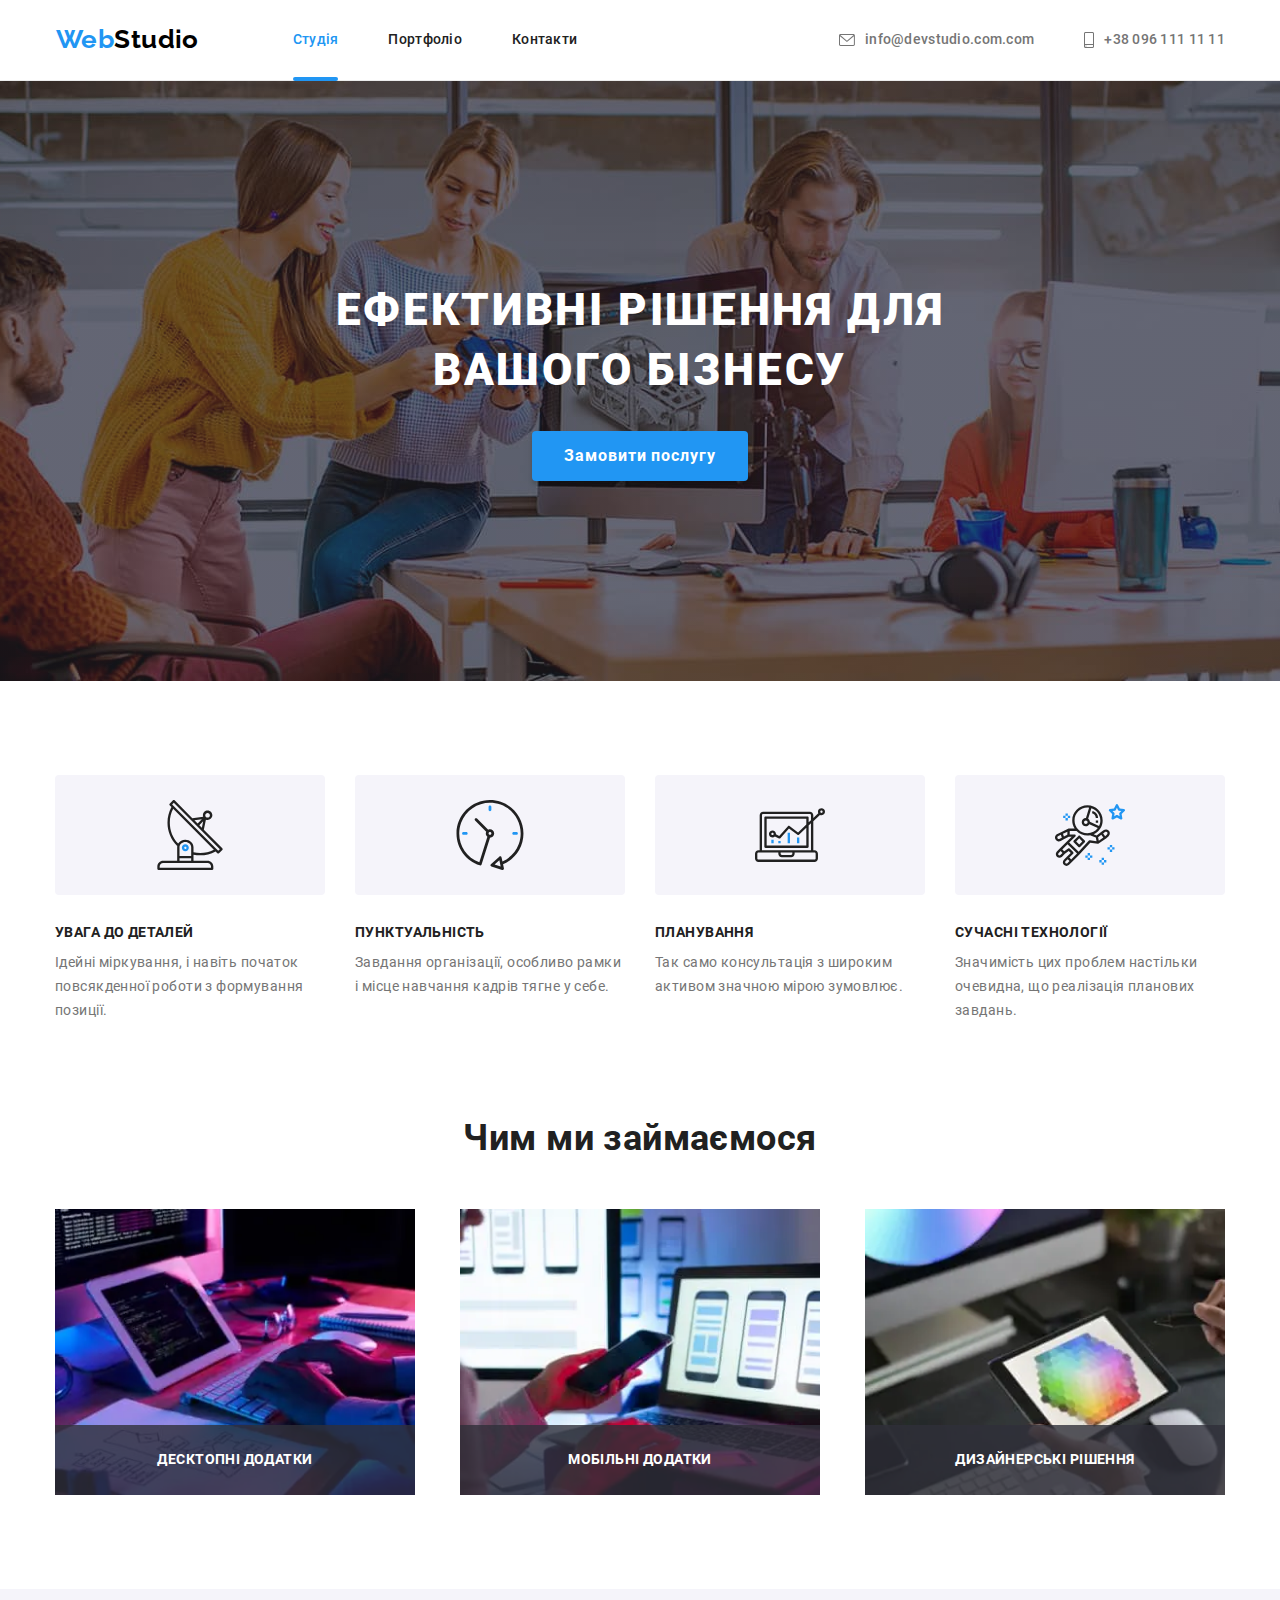
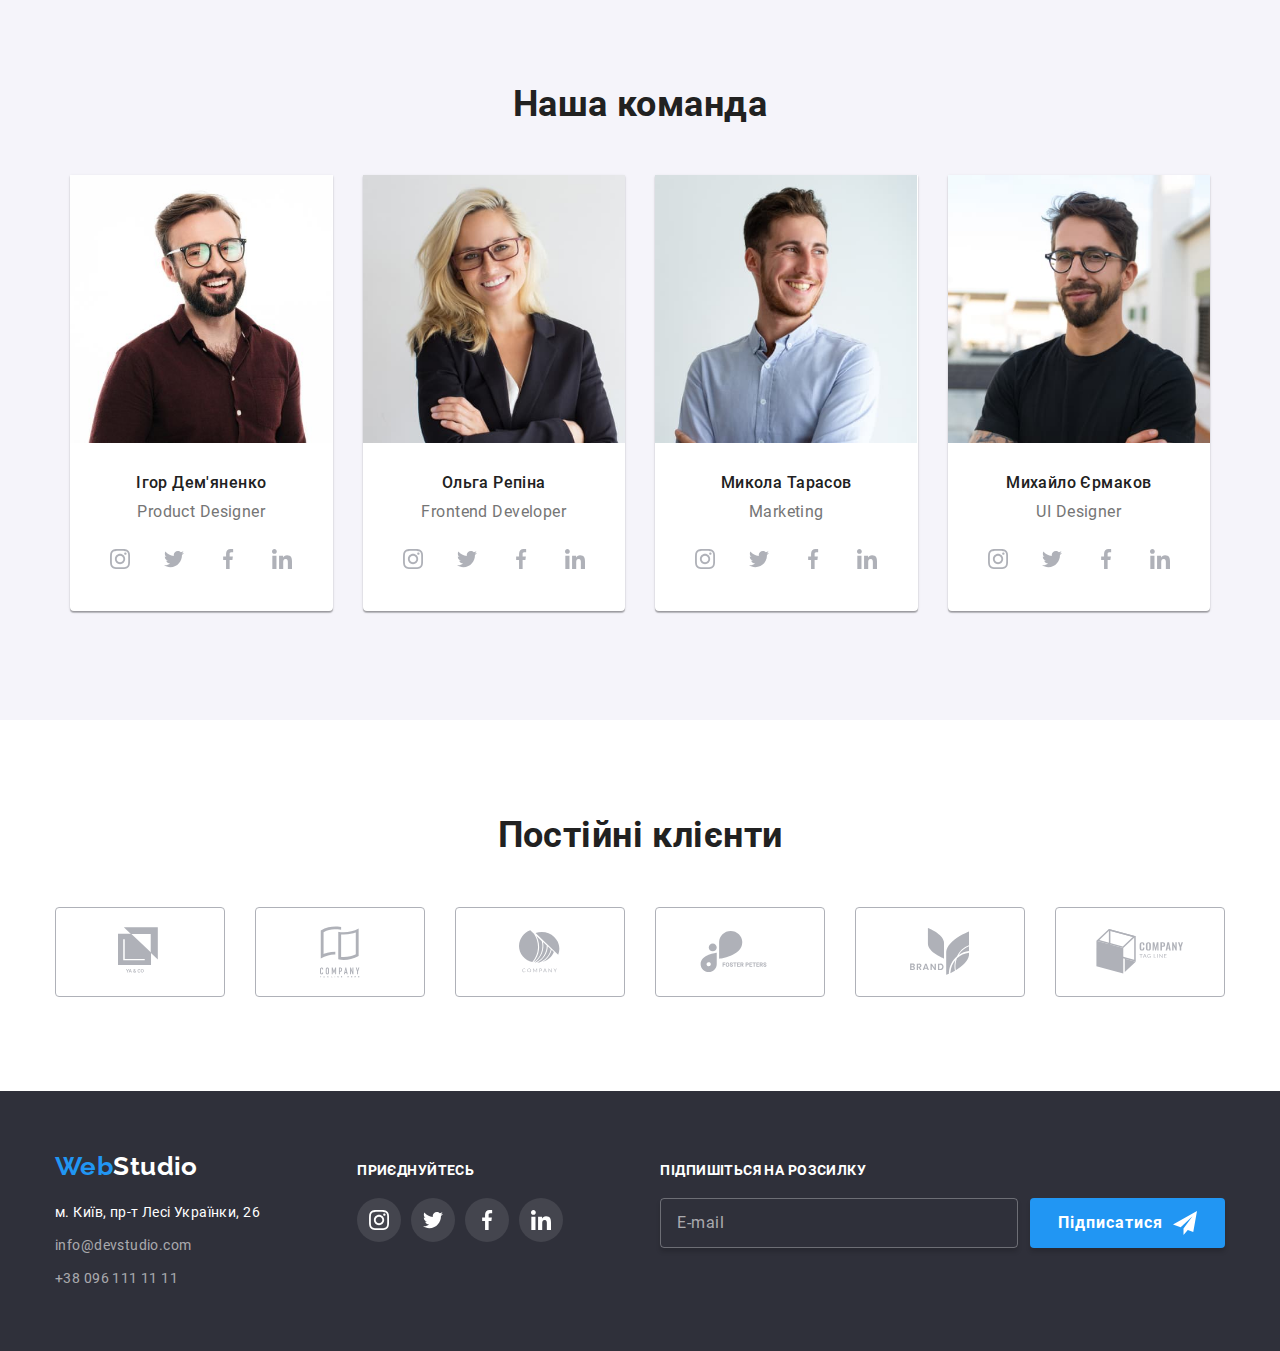
==== commit 2938987e: "FINISHHHH" ====
--- a/index.html
+++ b/index.html
@@ -3,172 +3,129 @@
   <head>
     <meta charset="UTF-8" />
     <meta name="viewport" content="width=device-width, initial-scale=1.0" />
-    <meta http-equiv="X-UA-Compatible" content="IE=Edge" />
-    <title>goit-markup-hw-08</title>
+    <title>Студія</title>
     <link rel="stylesheet" href="./css/main.min.css" />
-    <link rel="shortcut icon" href="./images/favicon.svg" type="image/x-icon" />
-
-    <!-- <link
-      rel="preload"
-      href="./fonts/Roboto-Regular.ttf"
-      as="font"
-      type="font/ttf"
-      crossorigin />
-    <link
-      rel="preload"
-      href="./fonts/Roboto-Medium.ttf"
-      as="font"
-      type="font/ttf"
-      crossorigin />
-    <link
-      rel="preload"
-      href="./fonts/Roboto-Bold.ttf"
-      as="font"
-      type="font/ttf"
-      crossorigin />
-    <link
-      rel="preload"
-      href="./fonts/Roboto-Black.ttf"
-      as="font"
-      type="font/ttf"
-      crossorigin />
-    <link
-      rel="preload"
-      href="./fonts/Raleway-Bold.ttf"
-      as="font"
-      type="font/ttf"
-      crossorigin /> -->
   </head>
+
   <body>
+    <!-- header site -->
     <header class="header">
-      <div class="container main-nav">
-        <!-- Лого-->
-        <a href="./index.html" class="logo header__logo"
-          ><span class="logo__text">Web</span>Studio</a
-        >
-
-        <!-- Мобільне меню-бургер -->
-        <button
-          type="button"
-          class="mobile-button"
-          aria-expanded="false"
-          aria-controls="menu-container"
-          data-menu-button>
-          <svg
-            width="40"
-            height="40"
-            aria-label="Перемикач мобільного меню"
-            class="mobile-button__icon">
-            <use class="icon-cross" href="./images/sprite.svg#icon-cross"></use>
-            <use
-              class="icon-menu"
-              href="./images/sprite.svg#icon-mobile-menu"></use>
-          </svg>
-        </button>
-
-        <div class="menu-container" id="menu-container" data-menu>
-          <!-- Меню в хедері -->
-          <nav>
-            <ul class="menu">
-              <li class="menu__item">
-                <a href="./index.html" class="menu__link menu__link--current"
+      <div class="container header__container">
+        <nav class="header__nav-site">
+          <a class="page-logo header__page-logo" href="./index.html">
+            <span class="page-logo">Web</span>Studio</a
+          >
+          <button type="button" class="menu-button" data-menu-open>
+            <svg class="icon-menu">
+              <use href="./images/symbol-defs.svg#menu"></use>
+            </svg>
+          </button>
+          <div class="header__tab-desk">
+            <ul class="nav-list">
+              <li class="nav-list__item">
+                <a
+                  class="nav-list__link nav-list__link--active"
+                  href="./index.html"
                   >Студія</a
                 >
               </li>
-              <li class="menu__item">
-                <a href="./portfolio.html" class="menu__link">Портфоліо</a>
+              <li class="nav-list__item">
+                <a class="nav-list__link" href="./portfolio.html">Портфоліо</a>
               </li>
-              <li class="menu__item">
-                <a href="#" class="menu__link">Контакти</a>
+              <li class="nav-list__item">
+                <a class="nav-list__link" href="">Контакти</a>
               </li>
             </ul>
-          </nav>
-
-          <!-- Контакти в хедері -->
-          <ul class="contacts">
-            <li class="contacts__item">
-              <a href="mailto:info@devstudio.com" class="contacts__link">
-                <div class="contacts__icon">
-                  <svg class="contacts__mail" width="16" height="12">
-                    <use href="./images/sprite.svg#icon-head-mail"></use>
-                  </svg>
-                  info@devstudio.com
-                </div></a
-              >
-            </li>
-            <li class="contacts__item">
-              <a href="tel:+380961111111" class="contacts__link">
-                <div class="contacts__icon">
-                  <svg class="contacts__phone" width="10" height="16">
-                    <use href="./images/sprite.svg#icon-head-phone"></use>
-                  </svg>
-                  +38 096 111 11 11
-                </div>
-              </a>
-            </li>
-          </ul>
-        </div>
+            <ul class="header-contacts">
+              <li class="header-contacts__item">
+                <a class="contact-link" href="mailto:info@devstudio.com.com">
+                  <svg
+                    class="contact-link__icon contact-link__icon--prepend"
+                    width="16"
+                    height="12"
+                  >
+                    <use
+                      href="./images/symbol-defs.svg#icon-envelope"
+                    ></use></svg
+                  >info@devstudio.com.com</a
+                >
+              </li>
+              <li class="header-contacts__item">
+                <a class="contact-link" href="tel:380961111111">
+                  <svg
+                    class="contact-link__icon contact-link__icon--prepend"
+                    width="10"
+                    height="16"
+                  >
+                    <use
+                      href="./images/symbol-defs.svg#icon-smartphone"
+                    ></use></svg
+                  >+38 096 111 11 11</a
+                >
+              </li>
+            </ul>
+          </div>
+        </nav>
       </div>
     </header>
 
+    <!-- main info site -->
     <main>
-      <!-- Hero -->
+      <!-- hero -->
       <section class="hero">
-        <div class="hero__content">
-          <h1 class="hero__title">ЭЕфективні рішення для вашого бізнесу</h1>
-          <button data-modal-open class="btn hero__btn">
-            Замовити послугу
-          </button>
-        </div>
+        <h1 class="hero__title">Ефективні рішення для вашого бізнесу</h1>
+        <button class="button hero__button" type="button" data-modal-open>
+          Замовити послугу
+        </button>
       </section>
 
-      <!-- Feautures -->
+      <!-- features -->
       <section class="features">
         <div class="container">
-          <h2 class="section__title visually-hidden">Наші переваги</h2>
+          <h2 class="visually-hidden">Переваги</h2>
           <ul class="features__list">
-            <li class="features__item">
-              <div class="features__img">
-                <svg class="features__icon" width="70" height="70">
-                  <use href="./images/sprite.svg#icon-antenna"></use>
+            <li class="features__list-item">
+              <div class="features__container-icon">
+                <svg class="features__icon">
+                  <use href="./images/symbol-defs.svg#icon-antenna"></use>
                 </svg>
               </div>
-              <h3 class="features__title">УВАГА ДО ДЕТАЛЕЙ</h3>
+              <h3 class="features__subtitle subtitle">Увага до деталей</h3>
               <p class="features__text">
                 Ідейні міркування, і навіть початок повсякденної роботи з
                 формування позиції.
               </p>
             </li>
-            <li class="features__item">
-              <div class="features__img">
-                <svg class="features__icon" width="70" height="70">
-                  <use href="./images/sprite.svg#icon-clock"></use>
+            <li class="features__list-item">
+              <div class="features__container-icon">
+                <svg class="features__icon">
+                  <use href="./images/symbol-defs.svg#icon-clock"></use>
                 </svg>
               </div>
-              <h3 class="features__title">Пунктуальність</h3>
+              <h3 class="features__subtitle subtitle">Пунктуальність</h3>
               <p class="features__text">
                 Завдання організації, особливо рамки і місце навчання кадрів
                 тягне у себе.
               </p>
             </li>
-            <li class="features__item">
-              <div class="features__img">
-                <svg class="features__icon" width="70" height="70">
-                  <use href="./images/sprite.svg#icon-diagram"></use>
+            <li class="features__list-item">
+              <div class="features__container-icon">
+                <svg class="features__icon">
+                  <use href="./images/symbol-defs.svg#icon-diagram"></use>
                 </svg>
               </div>
-              <h3 class="features__title">Планування</h3>
+              <h3 class="features__subtitle subtitle">Планування</h3>
               <p class="features__text">
                 Так само консультація з широким активом значною мірою зумовлює.
               </p>
             </li>
-            <li class="features__item">
-              <div class="features__img">
-                <svg class="features__icon" width="70" height="70">
-                  <use href="./images/sprite.svg#icon-astronaut"></use>
+            <li class="features__list-item">
+              <div class="features__container-icon">
+                <svg class="features__icon">
+                  <use href="./images/symbol-defs.svg#icon-astronaut"></use>
                 </svg>
               </div>
-              <h3 class="features__title">Сучасні технології</h3>
+              <h3 class="features__subtitle subtitle">Сучасні технології</h3>
               <p class="features__text">
                 Значимість цих проблем настільки очевидна, що реалізація
                 планових завдань.
@@ -178,539 +135,515 @@
         </div>
       </section>
 
-      <!-- Work -->
-      <section class="section photos">
+      <!-- activity -->
+      <section class="activity">
         <div class="container">
-          <h2 class="section__title">Чим ми займаємося</h2>
-          <ul class="photos__list">
-            <li class="photos__item">
-              <div class="photos__thumb">
-                <picture>
-                  <source
-                    srcset="
-                      ./images/desktop/whattodo-1-1200@1x.webp 1x,
-                      ./images/desktop/whattodo-1-1200@2x.webp 2x
-                    "
-                    type="image/webp"
-                    media="(min-width: 1200px)" />
-
-                  <source
-                    srcset="
-                      ./images/desktop/whattodo-1-1200@1x.jpg 1x,
-                      ./images/desktop/whattodo-1-1200@2x.jpg 2x
-                    "
-                    media="(min-width: 1200px)" />
-
-                  <img
-                    src="./images/desktop/whattodo-1-1200@1x.jpg"
-                    loading="lazy"
-                    alt=""
-                    width="370"
-                    height="294" />
-                </picture>
-                <p class="photos__text">Десктопні додатки</p>
-              </div>
-            </li>
-            <li class="photos__item">
-              <div class="photos__thumb">
-                <picture>
-                  <source
-                    srcset="
-                      ./images/desktop/whattodo-2-1200@1x.webp 1x,
-                      ./images/desktop/whattodo-2-1200@2x.webp 2x
-                    "
-                    type="image/webp"
-                    media="(min-width: 1200px)" />
-
-                  <source
-                    srcset="
-                      ./images/desktop/whattodo-2-1200@1x.jpg 1x,
-                      ./images/desktop/whattodo-2-1200@2x.jpg 2x
-                    "
-                    media="(min-width: 1200px)" />
-
-                  <img
-                    src="./images/desktop/whattodo-2-1200@2x.jpg"
-                    loading="lazy"
-                    alt=""
-                    width="370"
-                    height="294" />
-                </picture>
-                <p class="photos__text">Мобільні додатки</p>
-              </div>
-            </li>
-            <li class="photos__item">
-              <div class="photos__thumb">
-                <picture>
-                  <source
-                    srcset="
-                      ./images/desktop/whattodo-3-1200@1x.webp 1x,
-                      ./images/desktop/whattodo-3-1200@2x.webp 2x
-                    "
-                    type="image/webp"
-                    media="(min-width: 1200px)" />
-
-                  <source
-                    srcset="
-                      ./images/desktop/whattodo-3-1200@1x.jpg 1x,
-                      ./images/desktop/whattodo-3-1200@2x.jpg 2x
-                    "
-                    media="(min-width: 1200px)" />
-
-                  <img
-                    src="./images/desktop/whattodo-3-1200@2x.jpg"
-                    loading="lazy"
-                    alt=""
-                    width="370"
-                    height="294" />
-                </picture>
-                <p class="photos__text">Дизайнерські рішення</p>
-              </div>
+          <h2 class="section-title">Чим ми займаємося</h2>
+          <ul class="activity__list">
+            <li class="activity__list-item">
+              <picture>
+                <source
+                  srcset="
+                    ./images/activity/optimisized-webp/activity__1.webp    1x,
+                    ./images/activity/optimisized-webp/activity__1@2x.webp 2x,
+                    ./images/activity/optimisized-webp/activity__1@3x.webp 3x
+                  "
+                  type="image/webp"
+                />
+                <img
+                  srcset="
+                    ./images/activity/optimisized-jpg/activity__1.jpg    1x,
+                    ./images/activity/optimisized-jpg/activity__1@2x.jpg 2x,
+                    ./images/activity/optimisized-jpg/activity__1@3x.jpg 3x
+                  "
+                  src="./images/activity/optimisized-jpg/activity__1.jpg"
+                  alt=""
+                  width="370"
+                />
+              </picture>
+              <h3 class="activity__subtitle subtitle">Десктопні додатки</h3>
+            </li>
+            <li class="activity__list-item">
+              <picture>
+                <source
+                  srcset="
+                    ./images/activity/optimisized-webp/activity__2.webp    1x,
+                    ./images/activity/optimisized-webp/activity__2@2x.webp 2x,
+                    ./images/activity/optimisized-webp/activity__2@3x.webp 3x
+                  "
+                  type="image/webp"
+                />
+                <img
+                  srcset="
+                    ./images/activity/optimisized-jpg/activity__2.jpg    1x,
+                    ./images/activity/optimisized-jpg/activity__2@2x.jpg 2x,
+                    ./images/activity/optimisized-jpg/activity__2@3x.jpg 3x
+                  "
+                  src="./images/activity/optimisized-jpg/activity__2.jpg"
+                  alt=""
+                  width="370"
+                />
+              </picture>
+              <h3 class="activity__subtitle subtitle">Мобільні додатки</h3>
+            </li>
+            <li class="activity__list-item">
+              <picture>
+                <source
+                  srcset="
+                    ./images/activity/optimisized-webp/activity__3.webp    1x,
+                    ./images/activity/optimisized-webp/activity__3@2x.webp 2x,
+                    ./images/activity/optimisized-webp/activity__3@3x.webp 3x
+                  "
+                  type="image/webp"
+                />
+                <img
+                  srcset="
+                    ./images/activity/optimisized-jpg/activity__3.jpg    1x,
+                    ./images/activity/optimisized-jpg/activity__3@2x.jpg 2x,
+                    ./images/activity/optimisized-jpg/activity__3@3x.jpg 3x
+                  "
+                  src="./images/activity/optimisized-jpg/activity__3.jpg"
+                  alt=""
+                  width="370"
+                />
+              </picture>
+              <h3 class="activity__subtitle subtitle">Дизайнерські рішення</h3>
             </li>
           </ul>
         </div>
       </section>
 
       <!-- Team -->
-      <section class="section team">
+      <section class="team">
         <div class="container">
-          <h2 class="section__title">Наша команда</h2>
-          <ul class="team__list">
-            <li class="team__item">
+          <h2 class="section-title">Наша команда</h2>
+          <ul class="team__webstudio">
+            <li class="team__member">
               <picture>
                 <source
                   srcset="
-                    ./images/desktop/team-1-1200@1x.webp 1x,
-                    ./images/desktop/team-1-1200@2x.webp 2x
-                  "
-                  type="image/webp"
-                  media="(min-width: 1200px)" />
-                <source
-                  srcset="
-                    ./images/tablet/team-1-768@1x.webp 1x,
-                    ./images/tablet/team-1-768@2x.webp 2x
-                  "
-                  type="image/webp"
-                  media="(min-width: 768px)" />
-                <source
-                  srcset="
-                    ./images/mobile/team-1-480@1x.webp 1x,
-                    ./images/mobile/team-1-480@2x.webp 2x
-                  "
-                  type="image/webp"
-                  media="(max-width: 767px)" />
-
-                <source
-                  srcset="
-                    ./images/desktop/team-1-1200@1x.jpg 1x,
-                    ./images/desktop/team-1-1200@2x.jpg 2x
-                  "
-                  media="(min-width: 1200px)" />
-                <source
-                  srcset="
-                    ./images/tablet/team-1-768@1x.jpg 1x,
-                    ./images/tablet/team-1-768@2x.jpg 2x
-                  "
-                  media="(min-width: 768px)" />
-                <source
-                  srcset="
-                    ./images/mobile/team-1-480@1x.jpg 1x,
-                    ./images/mobile/team-1-480@2x.jpg 2x
-                  "
-                  media="(max-width: 767px)" />
-
+                    ./images/team/optimisized-webp/team__1__mob.webp    1x,
+                    ./images/team/optimisized-webp/team__1__mob@2x.webp 2x,
+                    ./images/team/optimisized-webp/team__1__mob@3x.webp 3x
+                  "
+                  media="(max-width: 767px)"
+                  type="image/webp"
+                />
+                <source
+                  srcset="
+                    ./images/team/optimisized-webp/team__1__desk.webp    1x,
+                    ./images/team/optimisized-webp/team__1__desk@2x.webp 2x,
+                    ./images/team/optimisized-webp/team__1__desk3x.webp  3x
+                  "
+                  media="(min-width: $desktop)"
+                  type="image/webp"
+                />
+                <source
+                  srcset="
+                    ./images/team/optimisized-webp/team__1__tab.webp    1x,
+                    ./images/team/optimisized-webp/team__1__tab@2x.webp 2x,
+                    ./images/team/optimisized-webp/team__1__tab@3x.webp 3x
+                  "
+                  media="(min-width: $tablet)"
+                  type="image/webp"
+                />
+                <source
+                  srcset="
+                    ./images/team/optimisized-jpg/team__1__desk.jpg    1x,
+                    ./images/team/optimisized-jpg/team__1__desk@2x.jpg 2x,
+                    ./images/team/optimisized-jpg/team__1__desk@3x.jpg 3x
+                  "
+                  media="(min-width: $desktop)"
+                />
+                <source
+                  srcset="
+                    ./images/team/optimisized-jpg/team__1__tab.jpg    1x,
+                    ./images/team/optimisized-jpg/team__1__tab@2x.jpg 2x,
+                    ./images/team/optimisized-jpg/team__1__tab@3x.jpg 3x
+                  "
+                  media="(min-width: $tablet)"
+                />
                 <img
-                  src="./images/mobile/team-1-480@1x.jpg"
-                  loading="lazy"
-                  alt=""
-                  title="Ігор Дем'яненко"
-                  width="450"
-                  height="460" />
+                  srcset="
+                    ./images/team/optimisized-jpg/team__1__mob.jpg    1x,
+                    ./images/team/optimisized-jpg/team__1__mob@2x.jpg 2x,
+                    ./images/team/optimisized-jpg/team__1__mob@3x.jpg 3x
+                  "
+                  src="./images/team/optimisized-jpg/team__1__mob.jpg"
+                  alt="фото Ігора Демяненка"
+                />
               </picture>
-
-              <div class="team__content">
+              <div class="team__card">
                 <h3 class="team__name">Ігор Дем'яненко</h3>
-                <p class="team__text">Product Designer</p>
-                <ul class="social">
-                  <li class="social__item">
-                    <a
-                      href="#"
-                      class="media-link social__link"
-                      aria-label="Instagramm">
-                      <svg
-                        class="media-icon social__icon"
-                        width="20"
-                        height="20">
-                        <use href="./images/sprite.svg#icon-instagram"></use>
-                      </svg>
-                    </a>
-                  </li>
-                  <li class="social__item">
-                    <a
-                      href="#"
-                      class="media-link social__link"
-                      aria-label="Twitter">
-                      <svg
-                        class="media-icon social__icon"
-                        width="20"
-                        height="20">
-                        <use href="./images/sprite.svg#icon-twitter"></use>
-                      </svg>
-                    </a>
-                  </li>
-                  <li class="social__item">
-                    <a
-                      href="#"
-                      class="media-link social__link"
-                      aria-label="Facebook">
-                      <svg
-                        class="media-icon social__icon"
-                        width="20"
-                        height="20">
-                        <use href="./images/sprite.svg#icon-facebook"></use>
-                      </svg>
-                    </a>
-                  </li>
-                  <li class="social__item">
-                    <a
-                      href="#"
-                      class="media-link social__link"
-                      aria-label="LinkedIn">
-                      <svg
-                        class="media-icon social__icon"
-                        width="20"
-                        height="20">
-                        <use href="./images/sprite.svg#icon-linkedin"></use>
+                <p class="team__profession" lang="en">Product Designer</p>
+                <ul class="social-networks">
+                  <li class="social-networks_item">
+                    <a
+                      class="social-networks__link social-networks__link--light-theam"
+                      href=""
+                    >
+                      <svg class="social-networks__icon">
+                        <use
+                          href="./images/symbol-defs.svg#icon-instagram"
+                        ></use>
+                      </svg>
+                    </a>
+                  </li>
+                  <li class="social-networks_item">
+                    <a
+                      class="social-networks__link social-networks__link--light-theam"
+                      href=""
+                    >
+                      <svg class="social-networks__icon">
+                        <use href="./images/symbol-defs.svg#icon-twitter"></use>
+                      </svg>
+                    </a>
+                  </li>
+                  <li class="social-networks_item">
+                    <a
+                      class="social-networks__link social-networks__link--light-theam"
+                      href=""
+                    >
+                      <svg class="social-networks__icon">
+                        <use
+                          href="./images/symbol-defs.svg#icon-facebook"
+                        ></use>
+                      </svg>
+                    </a>
+                  </li>
+                  <li class="social-networks_item">
+                    <a
+                      class="social-networks__link social-networks__link--light-theam"
+                      href=""
+                    >
+                      <svg class="social-networks__icon">
+                        <use
+                          href="./images/symbol-defs.svg#icon-linkedin"
+                        ></use>
                       </svg>
                     </a>
                   </li>
                 </ul>
               </div>
             </li>
-            <li class="team__item">
+            <li class="team__member">
               <picture>
                 <source
                   srcset="
-                    ./images/desktop/team-2-1200@1x.webp 1x,
-                    ./images/desktop/team-2-1200@2x.webp 2x
-                  "
-                  type="image/webp"
-                  media="(min-width: 1200px)" />
-                <source
-                  srcset="
-                    ./images/tablet/team-2-768@1x.webp 1x,
-                    ./images/tablet/team-2-768@2x.webp 2x
-                  "
-                  type="image/webp"
-                  media="(min-width: 768px)" />
-                <source
-                  srcset="
-                    ./images/mobile/team-2-480@1x.webp 1x,
-                    ./images/mobile/team-2-480@2x.webp 2x
-                  "
-                  type="image/webp"
-                  media="(max-width: 767px)" />
-
-                <source
-                  srcset="
-                    ./images/desktop/team-2-1200@1x.jpg 1x,
-                    ./images/desktop/team-2-1200@2x.jpg 2x
-                  "
-                  media="(min-width: 1200px)" />
-                <source
-                  srcset="
-                    ./images/tablet/team-2-768@1x.jpg 1x,
-                    ./images/tablet/team-2-768@2x.jpg 2x
-                  "
-                  media="(min-width: 768px)" />
-                <source
-                  srcset="
-                    ./images/mobile/team-2-480@1x.jpg 1x,
-                    ./images/mobile/team-2-480@2x.jpg 2x
-                  "
-                  media="(max-width: 767px)" />
-
+                    ./images/team/optimisized-webp/team__2__mob.webp    1x,
+                    ./images/team/optimisized-webp/team__2__mob@2x.webp 2x,
+                    ./images/team/optimisized-webp/team__2__mob@3x.webp 3x
+                  "
+                  media="(max-width: 767px)"
+                  type="image/webp"
+                />
+                <source
+                  srcset="
+                    ./images/team/optimisized-webp/team__2__desk.webp    1x,
+                    ./images/team/optimisized-webp/team__2__desk@2x.webp 2x,
+                    ./images/team/optimisized-webp/team__2__desk3x.webp  3x
+                  "
+                  media="(min-width: $desktop)"
+                  type="image/webp"
+                />
+                <source
+                  srcset="
+                    ./images/team/optimisized-webp/team__2__tab.webp    1x,
+                    ./images/team/optimisized-webp/team__2__tab@2x.webp 2x,
+                    ./images/team/optimisized-webp/team__2__tab@3x.webp 3x
+                  "
+                  media="(min-width: $tablet)"
+                  type="image/webp"
+                />
+                <source
+                  srcset="
+                    ./images/team/optimisized-jpg/team__2__desk.jpg    1x,
+                    ./images/team/optimisized-jpg/team__2__desk@2x.jpg 2x,
+                    ./images/team/optimisized-jpg/team__2__desk@3x.jpg 3x
+                  "
+                  media="(min-width: $desktop)"
+                />
+                <source
+                  srcset="
+                    ./images/team/optimisized-jpg/team__2__tab.jpg    1x,
+                    ./images/team/optimisized-jpg/team__2__tab@2x.jpg 2x,
+                    ./images/team/optimisized-jpg/team__2__tab@3x.jpg 3x
+                  "
+                  media="(min-width: $tablet)"
+                />
                 <img
-                  src="./images/mobile/team-2-480@1x.jpg"
-                  loading="lazy"
-                  alt=""
-                  title="Ольга Рєпіна"
-                  width="450"
-                  height="460" />
+                  srcset="
+                    ./images/team/optimisized-jpg/team__2__mob.jpg    1x,
+                    ./images/team/optimisized-jpg/team__2__mob@2x.jpg 2x,
+                    ./images/team/optimisized-jpg/team__2__mob@3x.jpg 3x
+                  "
+                  src="./images/team/optimisized-jpg/team__2__mob.jpg"
+                  alt="фото Ольги Репіної"
+                />
               </picture>
-              <div class="team__content">
-                <h3 class="team__name">Ольга Рєпіна</h3>
-                <p class="team__text">Frontend Developer</p>
-                <ul class="social">
-                  <li class="social__item">
-                    <a
-                      href="#"
-                      class="media-link social__link"
-                      aria-label="Instagramm">
-                      <svg
-                        class="media-icon social__icon"
-                        width="20"
-                        height="20">
-                        <use href="./images/sprite.svg#icon-instagram"></use>
-                      </svg>
-                    </a>
-                  </li>
-                  <li class="social__item">
-                    <a
-                      href="#"
-                      class="media-link social__link"
-                      aria-label="Twiter">
-                      <svg
-                        class="media-icon social__icon"
-                        width="20"
-                        height="20">
-                        <use href="./images/sprite.svg#icon-twitter"></use>
-                      </svg>
-                    </a>
-                  </li>
-                  <li class="social__item">
-                    <a
-                      href="#"
-                      class="media-link social__link"
-                      aria-label="Facebook">
-                      <svg
-                        class="media-icon social__icon"
-                        width="20"
-                        height="20">
-                        <use href="./images/sprite.svg#icon-facebook"></use>
-                      </svg>
-                    </a>
-                  </li>
-                  <li class="social_item">
-                    <a
-                      href="#"
-                      class="media-link social__link"
-                      aria-label="LinkedIn">
-                      <svg
-                        class="media-icon social__icon"
-                        width="20"
-                        height="20">
-                        <use href="./images/sprite.svg#icon-linkedin"></use>
+              <div class="team__card">
+                <h3 class="team__name">Ольга Репіна</h3>
+                <p class="team__profession" lang="en">Frontend Developer</p>
+                <ul class="social-networks">
+                  <li class="social-networks_item">
+                    <a
+                      class="social-networks__link social-networks__link--light-theam"
+                      href=""
+                    >
+                      <svg class="social-networks__icon">
+                        <use
+                          href="./images/symbol-defs.svg#icon-instagram"
+                        ></use>
+                      </svg>
+                    </a>
+                  </li>
+                  <li class="social-networks_item">
+                    <a
+                      class="social-networks__link social-networks__link--light-theam"
+                      href=""
+                    >
+                      <svg class="social-networks__icon">
+                        <use href="./images/symbol-defs.svg#icon-twitter"></use>
+                      </svg>
+                    </a>
+                  </li>
+                  <li class="social-networks_item">
+                    <a
+                      class="social-networks__link social-networks__link--light-theam"
+                      href=""
+                    >
+                      <svg class="social-networks__icon">
+                        <use
+                          href="./images/symbol-defs.svg#icon-facebook"
+                        ></use>
+                      </svg>
+                    </a>
+                  </li>
+                  <li class="social-networks_item">
+                    <a
+                      class="social-networks__link social-networks__link--light-theam"
+                      href=""
+                    >
+                      <svg class="social-networks__icon">
+                        <use
+                          href="./images/symbol-defs.svg#icon-linkedin"
+                        ></use>
                       </svg>
                     </a>
                   </li>
                 </ul>
               </div>
             </li>
-            <li class="team__item">
+            <li class="team__member">
               <picture>
                 <source
                   srcset="
-                    ./images/desktop/team-3-1200@1x.webp 1x,
-                    ./images/desktop/team-3-1200@2x.webp 2x
-                  "
-                  type="image/webp"
-                  media="(min-width: 1200px)" />
-                <source
-                  srcset="
-                    ./images/tablet/team-3-768@1x.webp 1x,
-                    ./images/tablet/team-3-768@2x.webp 2x
-                  "
-                  type="image/webp"
-                  media="(min-width: 768px)" />
-                <source
-                  srcset="
-                    ./images/mobile/team-3-480@1x.webp 1x,
-                    ./images/mobile/team-3-480@2x.webp 2x
-                  "
-                  type="image/webp"
-                  media="(max-width: 767px)" />
-
-                <source
-                  srcset="
-                    ./images/desktop/team-3-1200@1x.jpg 1x,
-                    ./images/desktop/team-3-1200@2x.jpg 2x
-                  "
-                  media="(min-width: 1200px)" />
-                <source
-                  srcset="
-                    ./images/tablet/team-3-768@1x.jpg 1x,
-                    ./images/tablet/team-3-768@2x.jpg 2x
-                  "
-                  media="(min-width: 768px)" />
-                <source
-                  srcset="
-                    ./images/mobile/team-3-480@1x.jpg 1x,
-                    ./images/mobile/team-3-480@2x.jpg 2x
-                  "
-                  media="(max-width: 767px)" />
-
+                    ./images/team/optimisized-webp/team__3__mob.webp    1x,
+                    ./images/team/optimisized-webp/team__3__mob@2x.webp 2x,
+                    ./images/team/optimisized-webp/team__3__mob@3x.webp 3x
+                  "
+                  media="(max-width: 767px)"
+                  type="image/webp"
+                />
+                <source
+                  srcset="
+                    ./images/team/optimisized-webp/team__3__desk.webp    1x,
+                    ./images/team/optimisized-webp/team__3__desk@2x.webp 2x,
+                    ./images/team/optimisized-webp/team__3__desk3x.webp  3x
+                  "
+                  media="(min-width: $desktop)"
+                  type="image/webp"
+                />
+                <source
+                  srcset="
+                    ./images/team/optimisized-webp/team__3__tab.webp    1x,
+                    ./images/team/optimisized-webp/team__3__tab@2x.webp 2x,
+                    ./images/team/optimisized-webp/team__3__tab@3x.webp 3x
+                  "
+                  media="(min-width: $tablet)"
+                  type="image/webp"
+                />
+                <source
+                  srcset="
+                    ./images/team/optimisized-jpg/team__3__desk.jpg    1x,
+                    ./images/team/optimisized-jpg/team__3__desk@2x.jpg 2x,
+                    ./images/team/optimisized-jpg/team__3__desk@3x.jpg 3x
+                  "
+                  media="(min-width: $desktop)"
+                />
+                <source
+                  srcset="
+                    ./images/team/optimisized-jpg/team__3__tab.jpg    1x,
+                    ./images/team/optimisized-jpg/team__3__tab@2x.jpg 2x,
+                    ./images/team/optimisized-jpg/team__3__tab@3x.jpg 3x
+                  "
+                  media="(min-width: $tablet)"
+                />
                 <img
-                  src="./images/mobile/team-3-480@1x.jpg"
-                  loading="lazy"
-                  alt=""
-                  title="Микола Тарасов"
-                  width="450"
-                  height="460" />
+                  srcset="
+                    ./images/team/optimisized-jpg/team__3__mob.jpg    1x,
+                    ./images/team/optimisized-jpg/team__3__mob@2x.jpg 2x,
+                    ./images/team/optimisized-jpg/team__3__mob@3x.jpg 3x
+                  "
+                  src="./images/team/optimisized-jpg/team__3__mob.jpg"
+                  alt="фото Миколи Тарасова"
+                />
               </picture>
-              <div class="team__content">
+              <div class="team__card">
                 <h3 class="team__name">Микола Тарасов</h3>
-                <p class="team__text">Marketing</p>
-                <ul class="social">
-                  <li class="social__item">
-                    <a
-                      href="#"
-                      class="media-link social__link"
-                      aria-label="Instagramm">
-                      <svg
-                        class="media-icon social__icon"
-                        width="20"
-                        height="20">
-                        <use href="./images/sprite.svg#icon-instagram"></use>
-                      </svg>
-                    </a>
-                  </li>
-                  <li class="social__item">
-                    <a
-                      href="#"
-                      class="media-link social__link"
-                      aria-label="Twiter">
-                      <svg
-                        class="media-icon social__icon"
-                        width="20"
-                        height="20">
-                        <use href="./images/sprite.svg#icon-twitter"></use>
-                      </svg>
-                    </a>
-                  </li>
-                  <li class="social__item">
-                    <a
-                      href="#"
-                      class="media-link social__link"
-                      aria-label="Facebook">
-                      <svg
-                        class="media-icon social__icon"
-                        width="20"
-                        height="20">
-                        <use href="./images/sprite.svg#icon-facebook"></use>
-                      </svg>
-                    </a>
-                  </li>
-                  <li class="social__item">
-                    <a
-                      href="#"
-                      class="media-link social__link"
-                      aria-label="LinkedIn">
-                      <svg
-                        class="media-icon social__icon"
-                        width="20"
-                        height="20">
-                        <use href="./images/sprite.svg#icon-linkedin"></use>
+                <p class="team__profession" lang="en">Marketing</p>
+                <ul class="social-networks">
+                  <li class="social-networks_item">
+                    <a
+                      class="social-networks__link social-networks__link--light-theam"
+                      href=""
+                    >
+                      <svg class="social-networks__icon">
+                        <use
+                          href="./images/symbol-defs.svg#icon-instagram"
+                        ></use>
+                      </svg>
+                    </a>
+                  </li>
+                  <li class="social-networks_item">
+                    <a
+                      class="social-networks__link social-networks__link--light-theam"
+                      href=""
+                    >
+                      <svg class="social-networks__icon">
+                        <use href="./images/symbol-defs.svg#icon-twitter"></use>
+                      </svg>
+                    </a>
+                  </li>
+                  <li class="social-networks_item">
+                    <a
+                      class="social-networks__link social-networks__link--light-theam"
+                      href=""
+                    >
+                      <svg class="social-networks__icon">
+                        <use
+                          href="./images/symbol-defs.svg#icon-facebook"
+                        ></use>
+                      </svg>
+                    </a>
+                  </li>
+                  <li class="social-networks_item">
+                    <a
+                      class="social-networks__link social-networks__link--light-theam"
+                      href=""
+                    >
+                      <svg class="social-networks__icon">
+                        <use
+                          href="./images/symbol-defs.svg#icon-linkedin"
+                        ></use>
                       </svg>
                     </a>
                   </li>
                 </ul>
               </div>
             </li>
-            <li class="team__item">
+            <li class="team__member">
               <picture>
                 <source
                   srcset="
-                    ./images/desktop/team-4-1200@1x.webp 1x,
-                    ./images/desktop/team-4-1200@2x.webp 2x
-                  "
-                  type="image/webp"
-                  media="(min-width: 1200px)" />
-                <source
-                  srcset="
-                    ./images/tablet/team-4-768@1x.webp 1x,
-                    ./images/tablet/team-4-768@2x.webp 2x
-                  "
-                  type="image/webp"
-                  media="(min-width: 768px)" />
-                <source
-                  srcset="
-                    ./images/mobile/team-4-480@1x.webp 1x,
-                    ./images/mobile/team-4-480@2x.webp 2x
-                  "
-                  type="image/webp"
-                  media="(max-width: 767px)" />
-
-                <source
-                  srcset="
-                    ./images/desktop/team-4-1200@1x.jpg 1x,
-                    ./images/desktop/team-4-1200@2x.jpg 2x
-                  "
-                  media="(min-width: 1200px)" />
-                <source
-                  srcset="
-                    ./images/tablet/team-4-768@1x.jpg 1x,
-                    ./images/tablet/team-4-768@2x.jpg 2x
-                  "
-                  media="(min-width: 768px)" />
-                <source
-                  srcset="
-                    ./images/mobile/team-4-480@1x.jpg 1x,
-                    ./images/mobile/team-4-480@2x.jpg 2x
-                  "
-                  media="(max-width: 767px)" />
-
+                    ./images/team/optimisized-webp/team__4__mob.webp    1x,
+                    ./images/team/optimisized-webp/team__4__mob@2x.webp 2x,
+                    ./images/team/optimisized-webp/team__4__mob@3x.webp 3x
+                  "
+                  media="(max-width: 767px)"
+                  type="image/webp"
+                />
+                <source
+                  srcset="
+                    ./images/team/optimisized-webp/team__4__desk.webp    1x,
+                    ./images/team/optimisized-webp/team__4__desk@2x.webp 2x,
+                    ./images/team/optimisized-webp/team__4__desk3x.webp  3x
+                  "
+                  media="(min-width: $desktop)"
+                  type="image/webp"
+                />
+                <source
+                  srcset="
+                    ./images/team/optimisized-webp/team__4__tab.webp    1x,
+                    ./images/team/optimisized-webp/team__4__tab@2x.webp 2x,
+                    ./images/team/optimisized-webp/team__4__tab@3x.webp 3x
+                  "
+                  media="(min-width: $tablet)"
+                  type="image/webp"
+                />
+                <source
+                  srcset="
+                    ./images/team/optimisized-jpg/team__4__desk.jpg    1x,
+                    ./images/team/optimisized-jpg/team__4__desk@2x.jpg 2x,
+                    ./images/team/optimisized-jpg/team__4__desk@3x.jpg 3x
+                  "
+                  media="(min-width: $desktop)"
+                />
+                <source
+                  srcset="
+                    ./images/team/optimisized-jpg/team__4__tab.jpg    1x,
+                    ./images/team/optimisized-jpg/team__4__tab@2x.jpg 2x,
+                    ./images/team/optimisized-jpg/team__4__tab@3x.jpg 3x
+                  "
+                  media="(min-width: $tablet)"
+                />
                 <img
-                  src="./images/mobile/team-4-480@1x.jpg"
-                  loading="lazy"
-                  alt=""
-                  title="Михайло Єрмаков"
-                  width="450"
-                  height="460" />
+                  srcset="
+                    ./images/team/optimisized-jpg/team__4__mob.jpg    1x,
+                    ./images/team/optimisized-jpg/team__4__mob@2x.jpg 2x,
+                    ./images/team/optimisized-jpg/team__4__mob@3x.jpg 3x
+                  "
+                  src="./images/team/optimisized-jpg/team__4__mob.jpg"
+                  alt="фото Михайла Єрмакова"
+                />
               </picture>
-              <div class="team__content">
+              <div class="team__card">
                 <h3 class="team__name">Михайло Єрмаков</h3>
-                <p class="team__text">UI Designer</p>
-                <ul class="social">
-                  <li class="social__item">
-                    <a
-                      href="#"
-                      class="media-link social__link"
-                      aria-label="Instagramm">
-                      <svg
-                        class="media-icon social__icon"
-                        width="20"
-                        height="20">
-                        <use href="./images/sprite.svg#icon-instagram"></use>
-                      </svg>
-                    </a>
-                  </li>
-                  <li class="social__item">
-                    <a
-                      href="#"
-                      class="media-link social__link"
-                      aria-label="Twiter">
-                      <svg
-                        class="media-icon social__icon"
-                        width="20"
-                        height="20">
-                        <use href="./images/sprite.svg#icon-twitter"></use>
-                      </svg>
-                    </a>
-                  </li>
-                  <li class="social__item">
-                    <a
-                      href="#"
-                      class="media-link social__link"
-                      aria-label="Facebook">
-                      <svg
-                        class="media-icon social__icon"
-                        width="20"
-                        height="20">
-                        <use href="./images/sprite.svg#icon-facebook"></use>
-                      </svg>
-                    </a>
-                  </li>
-                  <li class="social__item">
-                    <a
-                      href="#"
-                      class="media-link social__link"
-                      aria-label="LinkedIn">
-                      <svg
-                        class="media-icon social__icon"
-                        width="20"
-                        height="20">
-                        <use href="./images/sprite.svg#icon-linkedin"></use>
+                <p class="team__profession" lang="en">UI Designer</p>
+                <ul class="social-networks">
+                  <li class="social-networks_item">
+                    <a
+                      class="social-networks__link social-networks__link--light-theam"
+                      href=""
+                    >
+                      <svg class="social-networks__icon">
+                        <use
+                          href="./images/symbol-defs.svg#icon-instagram"
+                        ></use>
+                      </svg>
+                    </a>
+                  </li>
+                  <li class="social-networks_item">
+                    <a
+                      class="social-networks__link social-networks__link--light-theam"
+                      href=""
+                    >
+                      <svg class="social-networks__icon">
+                        <use href="./images/symbol-defs.svg#icon-twitter"></use>
+                      </svg>
+                    </a>
+                  </li>
+                  <li class="social-networks_item">
+                    <a
+                      class="social-networks__link social-networks__link--light-theam"
+                      href=""
+                    >
+                      <svg class="social-networks__icon">
+                        <use
+                          href="./images/symbol-defs.svg#icon-facebook"
+                        ></use>
+                      </svg>
+                    </a>
+                  </li>
+                  <li class="social-networks_item">
+                    <a
+                      class="social-networks__link social-networks__link--light-theam"
+                      href=""
+                    >
+                      <svg class="social-networks__icon">
+                        <use
+                          href="./images/symbol-defs.svg#icon-linkedin"
+                        ></use>
                       </svg>
                     </a>
                   </li>
@@ -721,50 +654,50 @@
         </div>
       </section>
 
-      <!-- Сlients -->
-      <section class="section clients">
+      <!-- clients -->
+      <section class="clients">
         <div class="container">
-          <h2 class="section__title">Постійні клієнти</h2>
+          <h2 class="section-title">Постійні клієнти</h2>
           <ul class="clients__list">
             <li class="clients__item">
-              <a href="#" class="clients__link" aria-label="Company site-1">
-                <svg class="clients__icon" width="44" height="49">
-                  <use href="./images/sprite.svg#icon-logo-1"></use>
+              <a class="clients__link" href="">
+                <svg class="clients__logo-icon" width="44" height="49">
+                  <use href="./images/symbol-defs.svg#icon-logo-1"></use>
                 </svg>
               </a>
             </li>
             <li class="clients__item">
-              <a href="#" class="clients__link" aria-label="Company site-2">
-                <svg class="clients__icon" width="40" height="52">
-                  <use href="./images/sprite.svg#icon-logo-2"></use>
+              <a class="clients__link" href="">
+                <svg class="clients__logo-icon" width="40" height="52">
+                  <use href="./images/symbol-defs.svg#icon-logo-2"></use>
                 </svg>
               </a>
             </li>
             <li class="clients__item">
-              <a href="#" class="clients__link" aria-label="Company site-3">
-                <svg class="clients__icon" width="41" height="42">
-                  <use href="./images/sprite.svg#icon-logo-3"></use>
+              <a class="clients__link" href="">
+                <svg class="clients__logo-icon" width="41" height="43">
+                  <use href="./images/symbol-defs.svg#icon-logo-3"></use>
                 </svg>
               </a>
             </li>
             <li class="clients__item">
-              <a href="#" class="clients__link" aria-label="Company site-4">
-                <svg class="clients__icon" width="79" height="42">
-                  <use href="./images/sprite.svg#icon-logo-4"></use>
+              <a class="clients__link" href="">
+                <svg class="clients__logo-icon" width="80" height="42">
+                  <use href="./images/symbol-defs.svg#icon-logo-4"></use>
                 </svg>
               </a>
             </li>
             <li class="clients__item">
-              <a href="#" class="clients__link" aria-label="Company site-5">
-                <svg class="clients__icon" width="59" height="47">
-                  <use href="./images/sprite.svg#icon-logo-5"></use>
+              <a class="clients__link" href="">
+                <svg class="clients__logo-icon" width="59" height="47">
+                  <use href="./images/symbol-defs.svg#icon-logo-5"></use>
                 </svg>
               </a>
             </li>
             <li class="clients__item">
-              <a href="#" class="clients__link" aria-label="Company site-6">
-                <svg class="clients__icon" width="88" height="45">
-                  <use href="./images/sprite.svg#icon-logo-6"></use>
+              <a class="clients__link" href="">
+                <svg class="clients__logo-icon" width="88" height="45">
+                  <use href="./images/symbol-defs.svg#icon-logo-6"></use>
                 </svg>
               </a>
             </li>
@@ -772,224 +705,223 @@
         </div>
       </section>
     </main>
-    <!-- <Footer> -->
+
+    <!-- footer -->
     <footer class="footer">
-      <div class="container">
-        <div class="footer-blocks">
-          <div class="address-block">
-            <!-- footer-logo -->
-            <a href="./index.html" class="logo footer__logo"
-              ><span class="logo__text">Web</span>Studio</a
-            >
-
-            <!-- footer-contacts -->
-            <address class="adress">
-              <p class="adress__map">м. Київ, пр-т Лесі Українки, 26</p>
-              <ul class="adress__list">
-                <li class="adress__item">
-                  <a href="mailto:info@devstudio.com" class="adress__link"
-                    >info@devstudio.com</a
-                  >
-                </li>
-                <li class="adress__item">
-                  <a href="tel:+380961111111" class="adress__link"
-                    >+38 096 111 11 11</a
-                  >
-                </li>
-              </ul>
-            </address>
-          </div>
-          <!-- <footer-socials> -->
-          <div class="networks">
-            <b class="networks__title">приєднуйтесь</b>
-            <ul class="networks__list">
-              <li class="networks__item">
+      <div class="container footer__container">
+        <div class="footer__box">
+          <a class="page-logo footer__page-logo" href="./index.html"
+            ><span class="page-logo">Web</span>Studio</a
+          >
+          <address class="address">
+            <ul class="address__list">
+              <li class="address__item">м. Київ, пр-т Лесі Українки, 26</li>
+              <li class="address__item">
                 <a
-                  href="#"
-                  class="media-link networks__link"
-                  aria-label="Instagram">
-                  <svg class="media-icon networks__icon" width="20" height="20">
-                    <use href="./images/sprite.svg#icon-instagram"></use>
-                  </svg>
-                </a>
+                  class="address__contact-link"
+                  href="mailto:info@devstudio.com"
+                  >info@devstudio.com</a
+                >
               </li>
-              <li class="networks__item">
-                <a
-                  href="#"
-                  class="media-link networks__link"
-                  aria-label="Twiter">
-                  <svg class="media-icon networks__icon" width="20" height="20">
-                    <use href="./images/sprite.svg#icon-twitter"></use>
-                  </svg>
-                </a>
-              </li>
-              <li class="networks__item">
-                <a
-                  href="#"
-                  class="media-link networks__link"
-                  aria-label="Facebook">
-                  <svg class="media-icon networks__icon" width="20" height="20">
-                    <use href="./images/sprite.svg#icon-facebook"></use>
-                  </svg>
-                </a>
-              </li>
-              <li class="networks__item">
-                <a
-                  href="https://github.com/mityaua/goit-markup-hw-08"
-                  class="media-link networks__link"
-                  target="_blank"
-                  rel="noopener noreferrer"
-                  aria-label="LinkedIn">
-                  <svg class="media-icon networks__icon" width="20" height="20">
-                    <use href="./images/sprite.svg#icon-linkedin"></use>
-                  </svg>
-                </a>
+              <li class="address__item">
+                <a class="address__contact-link" href="tel:380961111111"
+                  >+38 096 111 11 11</a
+                >
               </li>
             </ul>
-          </div>
-
-          <!-- footer-subscrabe -->
-          <div class="subscribe">
-            <b class="networks__title">Підпишіться на розсилку</b>
-            <form class="subscribe__field">
-              <input
-                type="email"
-                name="subscribe-email"
-                id="subscribe-email"
-                placeholder="E-mail"
-                required
-                class="subscribe__input"
-                aria-label="Введіть адресу для розсилки" />
-              <button
-                type="submit"
-                class="btn subscribe__btn"
-                aria-label="Оформляє підписку на розсилку">
-                <span> Підписатися</span>
-                <svg class="subscribe__icon" width="24" height="24">
-                  <use href="./images/sprite.svg#icon-send"></use>
-                </svg>
-              </button>
-            </form>
-          </div>
+          </address>
         </div>
-      </div>
-    </footer>
-
-    <!-- Модальне вікно -->
-    <div class="backdrop is-hidden" data-modal>
-      <div class="modal">
-        <form class="callback-form js-speaker-form">
-          <button
-            data-modal-close
-            class="modal__close-btn"
-            type="button"
-            aria-label="">
-            <svg class="modal__close-icon" width="18" height="18">
-              <use href="./images/sprite.svg#icon-close"></use>
-            </svg>
-          </button>
-
-          <b class="callback__title">
-            Залиште свої дані, ми вам передзвонимо
-          </b>
-
-          <label class="callback__group">
-            <span class="callback__label">Ім'я</span>
-            <span class="callback__area">
-              <input
-                class="callback__input"
-                type="text"
-                name="name"
-                pattern="^[A-Za-zА-Яа-яЁё\s]+$"
-                required
-                autofocus />
-              <svg class="callback__icon" width="18" height="18">
-                <use href="./images/sprite.svg#icon-form-name"></use>
+        <div class="footer__join">
+          <p class="footer__join-text">приєднуйтесь</p>
+          <ul class="social-networks">
+            <li class="social-networks_item">
+              <a
+                class="social-networks__link social-networks__link--dark-theam"
+                href=""
+              >
+                <svg class="social-networks__icon">
+                  <use href="./images/symbol-defs.svg#icon-instagram"></use>
+                </svg>
+              </a>
+            </li>
+            <li class="social-networks_item">
+              <a
+                class="social-networks__link social-networks__link--dark-theam"
+                href=""
+              >
+                <svg class="social-networks__icon">
+                  <use href="./images/symbol-defs.svg#icon-twitter"></use>
+                </svg>
+              </a>
+            </li>
+            <li class="social-networks_item">
+              <a
+                class="social-networks__link social-networks__link--dark-theam"
+                href=""
+              >
+                <svg class="social-networks__icon">
+                  <use href="./images/symbol-defs.svg#icon-facebook"></use>
+                </svg>
+              </a>
+            </li>
+            <li class="social-networks_item">
+              <a
+                class="social-networks__link social-networks__link--dark-theam"
+                href=""
+              >
+                <svg class="social-networks__icon">
+                  <use href="./images/symbol-defs.svg#icon-linkedin"></use>
+                </svg>
+              </a>
+            </li>
+          </ul>
+        </div>
+
+        <!-- Form subscription -->
+        <form class="subscription" name="subscription" autocomplete="on">
+          <p class="subscription__text">Підпишіться на розсилку</p>
+          <div class="subscription__form-container">
+            <input
+              type="email"
+              class="subscription__input-email"
+              name="email"
+              placeholder="E-mail"
+            />
+            <button class="button subscription__button" type="submit">
+              Підписатися
+              <svg class="subscription__button-icon" width="24" height="24">
+                <use href="./images/symbol-defs.svg#icon-send"></use>
               </svg>
-            </span>
-          </label>
-
-          <label class="callback__group">
-            <span class="callback__label">Телефон</span>
-            <span class="callback__area">
-              <input
-                class="callback__input"
-                type="tel"
-                name="tel"
-                pattern="[0-9]{10,12}"
-                required />
-              <svg class="callback__icon" width="18" height="18">
-                <use href="./images/sprite.svg#icon-form-phone"></use>
-              </svg>
-            </span>
-          </label>
-
-          <label class="callback__group">
-            <span class="callback__label">Пошта</span>
-            <span class="callback__area">
-              <input
-                class="callback__input"
-                type="email"
-                name="email"
-                required />
-              <svg class="callback__icon" width="18" height="18">
-                <use href="./images/sprite.svg#icon-form-mail"></use>
-              </svg>
-            </span>
-          </label>
-
-          <label class="callback__commit">
-            <span class="callback__label">Коментар</span>
-            <textarea
-              name="commit"
-              rows="5"
-              placeholder="Введіть текст"
-              class="callback__textarea"></textarea>
-          </label>
-
-          <label class="policy-block">
-            <input
-              class="checkbox visually-hidden"
-              type="checkbox"
-              name="policy"
-              value="agree"
-              required
-              checked />
-            <span class="policy__icon"></span>
-            <span class="policy__text"
-              >Погоджуюся з розсилкою та приймаю
-              <a href="#" class="policy__link">Умови договору</a></span
-            >
-          </label>
-
-          <div class="btn-block">
-            <button type="submit" class="btn callback__btn" aria-label="">
-              Відправити
             </button>
           </div>
         </form>
       </div>
+    </footer>
+
+    <!-- backdrop end modal window -->
+    <div class="backdrop backdrop--is-hidden" data-modal>
+      <div class="modal">
+        <!-- form-request -->
+
+        <form class="form-request" name="application" autocomplete="on">
+          <p class="form-request__text">
+            Залиште свої дані, ми вам передзвонимо
+          </p>
+          <label class="form-request__label">
+            <span class="form-request__label-text">Ім'я</span>
+            <input type="text" class="form-request__input" name="name" />
+            <span class="form-request__transition-fill">
+              <svg class="form-request__icon">
+                <use href="./images/symbol-defs.svg#icon-person-black"></use>
+              </svg>
+            </span>
+          </label>
+          <label class="form-request__label">
+            <span class="form-request__label-text">Телефон</span>
+            <input type="tel" class="form-request__input" name="tel" />
+            <span class="form-request__transition-fill">
+              <svg class="form-request__icon">
+                <use href="./images/symbol-defs.svg#icon-phone-black"></use>
+              </svg>
+            </span>
+          </label>
+          <label class="form-request__label">
+            <span class="form-request__label-text">Пошта</span>
+            <input type="email" class="form-request__input" name="email" />
+            <span class="form-request__transition-fill">
+              <svg class="form-request__icon">
+                <use href="./images/symbol-defs.svg#icon-email-black"></use>
+              </svg>
+            </span>
+          </label>
+          <label class="form-request__label-comment">
+            <span class="form-request__label-text">Коментар</span>
+            <textarea
+              name="comment"
+              class="form-request__input comment"
+              placeholder="Введіть текст"
+              autocomplete="off"
+            ></textarea>
+          </label>
+          <div class="form-request__field-agree">
+            <input
+              type="checkbox"
+              class="form-request__old-checkbox visually-hidden"
+              id="checkbox"
+            />
+            <label class="form-request__label-agree" for="checkbox"
+              >Погоджуюся з розсилкою та приймаю
+              <a class="form-request__contract-terms" href="">Умови договору</a>
+            </label>
+          </div>
+          <button class="button form-request__button" type="submit">
+            Надіслати
+          </button>
+        </form>
+        <button class="modal__button" data-modal-close>
+          <svg class="modal__button-icon" width="18" height="18">
+            <use href="./images/symbol-defs.svg#icon-close"></use>
+          </svg>
+        </button>
+      </div>
     </div>
-
-    <!-- Скрипт для мобільного меню -->
-    <script src="./js/menu.js"></script>
-
-    <!-- Скрипт для модального вікна -->
+    <!-- menu-mobile -->
+    <div class="backdrop-menu backdrop-menu--is-hidden" data-menu>
+      <div class="menu-container">
+        <ul class="menu__nav-list">
+          <li class="menu__nav-item">
+            <a class="menu__nav-link" href="./index.html">Студія</a>
+          </li>
+          <li class="menu__nav-item">
+            <a class="menu__nav-link" href="./portfolio.html">Портфоліо</a>
+          </li>
+          <li class="menu__nav-item">
+            <a class="menu__nav-link" href="">Контакти</a>
+          </li>
+        </ul>
+        <div class="menu_secon-container">
+          <ul class="menu__header-contacts">
+            <li class="menu__contacts-item">
+              <a
+                class="menu__contact-link menu__contact-link--blue"
+                href="tel:380961111111"
+              >
+                +38 096 111 11 11</a
+              >
+            </li>
+            <li class="menu__contacts-item">
+              <a
+                class="menu__contact-link menu__contact-link--dark"
+                href="mailto:info@devstudio.com"
+              >
+                info@devstudio.com</a
+              >
+            </li>
+          </ul>
+          <ul class="menu__social-list">
+            <li class="menu__social-item">
+              <a class="menu__social-link" href="" lang="en">Instagram</a>
+            </li>
+            <li class="menu__social-item">
+              <a class="menu__social-link" href="" lang="en">Twitter</a>
+            </li>
+            <li class="menu__social-item">
+              <a class="menu__social-link" href="" lang="en">Facebook</a>
+            </li>
+            <li class="menu__social-item">
+              <a class="menu__social-link" href="" lang="en">LinkedIn</a>
+            </li>
+          </ul>
+        </div>
+        <button type="button" class="menu__button-close" data-menu-close>
+          <svg class="icon-cross">
+            <use href="./images/symbol-defs.svg#cross"></use>
+          </svg>
+        </button>
+      </div>
+    </div>
+
+    <script src="./js/menu-mobile.js"></script>
     <script src="./js/modal.js"></script>
-
-    <!-- Скрипт для відправки форми модального вікна -->
-    <script>
-      (() => {
-        document
-          .querySelector(".js-speaker-form")
-          .addEventListener("submit", (e) => {
-            e.preventDefault();
-
-            new FormData(e.currentTarget).forEach((value, name) =>
-              console.log(`${name}: ${value}`)
-            );
-          });
-      })();
-    </script>
   </body>
 </html>
--- a/css/main.min.css
+++ b/css/main.min.css
@@ -1 +1 @@
-.networks__list,.adress__list,.contacts,.menu,.clients__list,.social,.team__list,.photos__list,.features__list{padding:0;margin:0;list-style:none}@font-face{font-family:"Raleway";src:local("Raleway"),url("../fonts/Raleway-Bold.ttf") format("truetype");font-weight:700;font-style:normal;font-display:fallback}@font-face{font-family:"Roboto";src:local("Roboto"),url("../fonts/Roboto-Regular.ttf") format("truetype");font-weight:400;font-style:normal;font-display:fallback}@font-face{font-family:"Roboto";src:local("Roboto"),url("../fonts/Roboto-Medium.ttf") format("truetype");font-weight:500;font-style:normal;font-display:fallback}@font-face{font-family:"Roboto";src:local("Roboto"),url("../fonts/Roboto-Bold.ttf") format("truetype");font-weight:700;font-style:normal;font-display:fallback}@font-face{font-family:"Roboto";src:local("Roboto"),url("../fonts/Roboto-Black.ttf") format("truetype");font-weight:900;font-style:normal;font-display:fallback}/*! modern-normalize v0.7.0 | MIT License | https://github.com/sindresorhus/modern-normalize */*,::after,::before{-webkit-box-sizing:border-box;box-sizing:border-box}:root{-moz-tab-size:4;-o-tab-size:4;tab-size:4}html{line-height:1.15;-webkit-text-size-adjust:100%}body{margin:0}body{font-family:system-ui,-apple-system,"Segoe UI",Roboto,Helvetica,Arial,sans-serif,"Apple Color Emoji","Segoe UI Emoji"}hr{height:0}abbr[title]{-webkit-text-decoration:underline dotted;text-decoration:underline dotted}b,strong{font-weight:bolder}code,kbd,pre,samp{font-family:ui-monospace,SFMono-Regular,Consolas,"Liberation Mono",Menlo,monospace;font-size:1em}small{font-size:80%}sub,sup{font-size:75%;line-height:0;position:relative;vertical-align:baseline}sub{bottom:-0.25em}sup{top:-0.5em}button,input,optgroup,select,textarea{font-family:inherit;font-size:100%;line-height:1.15;margin:0}button,select{text-transform:none}[type=button],[type=reset],[type=submit],button{-webkit-appearance:button}[type=button]::-moz-focus-inner,[type=reset]::-moz-focus-inner,[type=submit]::-moz-focus-inner,button::-moz-focus-inner{border-style:none;padding:0}[type=button]:-moz-focusring,[type=reset]:-moz-focusring,[type=submit]:-moz-focusring,button:-moz-focusring{outline:1px dotted ButtonText}legend{padding:0}progress{vertical-align:baseline}[type=number]::-webkit-inner-spin-button,[type=number]::-webkit-outer-spin-button{height:auto}[type=search]{-webkit-appearance:textfield;outline-offset:-2px}[type=search]::-webkit-search-decoration{-webkit-appearance:none}::-webkit-file-upload-button{-webkit-appearance:button;font:inherit}summary{display:list-item}body{background-color:#fff;color:#757575;font-family:Roboto,sans-serif;letter-spacing:.03em;font-size:14px;line-height:1.71}body.modal-open{overflow:hidden}@media screen and (max-width: 767px){body{padding-top:60px}}img{display:block;max-width:100%;height:auto}.visually-hidden{position:absolute;width:1px;height:1px;margin:-1px;border:0;padding:0;clip:rect(0 0 0 0);overflow:hidden}.header{border-bottom:1px solid #ececec}@media screen and (max-width: 767px){.header{position:fixed;top:0;width:100%;background-color:#fff;z-index:1}}@media screen and (max-width: 767px){.main-nav{display:-webkit-box;display:-ms-flexbox;display:flex;-webkit-box-pack:justify;-ms-flex-pack:justify;justify-content:space-between;-webkit-box-align:center;-ms-flex-align:center;align-items:center;height:60px}}@media screen and (min-width: 768px){.main-nav{display:-webkit-box;display:-ms-flexbox;display:flex;-webkit-box-pack:justify;-ms-flex-pack:justify;justify-content:space-between;-webkit-box-align:center;-ms-flex-align:center;align-items:center}}.hero{max-width:1600px;min-height:400px;margin-left:auto;margin-right:auto;background-color:#2f303a;background-image:-webkit-gradient(linear, left top, right top, from(rgba(47, 48, 58, 0.4)), to(rgba(47, 48, 58, 0.4))),url(../images/mobile/hero-480@1x.jpg);background-image:linear-gradient(to right, rgba(47, 48, 58, 0.4), rgba(47, 48, 58, 0.4)),url(../images/mobile/hero-480@1x.jpg);background-repeat:no-repeat;background-size:cover;background-position:center}@media screen and (min-device-pixel-ratio: 2),screen and (-webkit-min-device-pixel-ratio: 2),screen and (min-resolution: 192dpi),screen and (min-resolution: 2dppx){.hero{background-image:-webkit-gradient(linear, left top, right top, from(rgba(47, 48, 58, 0.4)), to(rgba(47, 48, 58, 0.4))),url(../images/mobile/hero-480@2x.jpg);background-image:linear-gradient(to right, rgba(47, 48, 58, 0.4), rgba(47, 48, 58, 0.4)),url(../images/mobile/hero-480@2x.jpg)}}@media screen and (min-width: 768px)and (max-width: 1199px){.hero{background-image:-webkit-gradient(linear, left top, right top, from(rgba(47, 48, 58, 0.4)), to(rgba(47, 48, 58, 0.4))),url(../images/tablet/hero-768@1x.jpg);background-image:linear-gradient(to right, rgba(47, 48, 58, 0.4), rgba(47, 48, 58, 0.4)),url(../images/tablet/hero-768@1x.jpg)}}@media screen and (min-width: 768px)and (max-width: 1199px)and (min-device-pixel-ratio: 2),screen and (min-width: 768px)and (max-width: 1199px)and (-webkit-min-device-pixel-ratio: 2),screen and (min-width: 768px)and (max-width: 1199px)and (min-resolution: 192dpi),screen and (min-width: 768px)and (max-width: 1199px)and (min-resolution: 2dppx){.hero{background-image:-webkit-gradient(linear, left top, right top, from(rgba(47, 48, 58, 0.4)), to(rgba(47, 48, 58, 0.4))),url(../images/tablet/hero-768@2x.jpg);background-image:linear-gradient(to right, rgba(47, 48, 58, 0.4), rgba(47, 48, 58, 0.4)),url(../images/tablet/hero-768@2x.jpg)}}@media screen and (min-width: 1200px){.hero{min-height:600px;background-image:-webkit-gradient(linear, left top, right top, from(rgba(47, 48, 58, 0.4)), to(rgba(47, 48, 58, 0.4))),url(../images/desktop/hero-1200@1x.jpg);background-image:linear-gradient(to right, rgba(47, 48, 58, 0.4), rgba(47, 48, 58, 0.4)),url(../images/desktop/hero-1200@1x.jpg)}}@media screen and (min-width: 1200px)and (min-device-pixel-ratio: 2),screen and (min-width: 1200px)and (-webkit-min-device-pixel-ratio: 2),screen and (min-width: 1200px)and (min-resolution: 192dpi),screen and (min-width: 1200px)and (min-resolution: 2dppx){.hero{background-image:-webkit-gradient(linear, left top, right top, from(rgba(47, 48, 58, 0.4)), to(rgba(47, 48, 58, 0.4))),url(../images/desktop/hero-1200@2x.jpg);background-image:linear-gradient(to right, rgba(47, 48, 58, 0.4), rgba(47, 48, 58, 0.4)),url(../images/desktop/hero-1200@2x.jpg)}}.hero__content{max-width:360px;padding:118px 0;margin-right:auto;margin-left:auto;text-align:center}@media screen and (min-width: 1200px){.hero__content{max-width:696px;padding:200px 0}}.hero__title{margin-top:0;margin-bottom:30px;color:#fff;font-weight:900;font-size:26px;line-height:1.62;letter-spacing:.06em;text-transform:uppercase}@media screen and (min-width: 1200px){.hero__title{font-weight:900;font-size:44px;line-height:1.36}}.hero__btn{padding:10px 32px}.features{padding-top:60px}@media screen and (max-width: 1199px){.features{padding-bottom:60px}}@media screen and (min-width: 768px){.features__list{display:-webkit-box;display:-ms-flexbox;display:flex;-ms-flex-wrap:wrap;flex-wrap:wrap}}@media screen and (min-width: 1200px){.features__list{display:-webkit-box;display:-ms-flexbox;display:flex}}@media screen and (max-width: 767px){.features__item:not(:last-child){margin-bottom:30px}}@media screen and (min-width: 768px)and (max-width: 1199px){.features__item{width:calc((100% - 30px)/2)}.features__item:not(:nth-last-child(-n+2)){margin-bottom:30px}.features__item:not(:nth-child(2n)){margin-right:30px}}@media screen and (min-width: 1200px){.features__item{width:calc((100% - 90px)/4)}.features__item:not(:last-child){margin-right:30px}}.features__img{margin-bottom:30px;padding:25px;background-color:#f5f4fa;text-align:center}.features__icon{width:70px;height:70px}.features__title{margin-top:0;margin-bottom:10px;color:#212121;font-weight:700;font-size:14px;line-height:1.17;text-align:center;text-transform:uppercase}@media screen and (min-width: 768px){.features__title{text-align:left}}.features__text{margin-top:0;margin-bottom:0}@media screen and (max-width: 1199px){.photos{display:none}}.photos__list{display:-webkit-box;display:-ms-flexbox;display:flex}.photos__item{width:calc((100% - 60px)/3);background-color:#757575}.photos__item:not(:last-child){margin-right:30px}.photos__thumb{position:relative}.photos__text{position:absolute;bottom:0;left:50%;-webkit-transform:translate(-50%, 0);transform:translate(-50%, 0);width:100%;height:70px;margin:0;padding-top:27px;padding-bottom:27px;background-color:rgba(47,48,58,.8);color:#fff;font-weight:700;font-size:14px;line-height:1.14;text-align:center;text-transform:uppercase}.team{background-color:#f5f4fa}@media screen and (min-width: 768px)and (max-width: 1199px){.team__list{display:-webkit-box;display:-ms-flexbox;display:flex;-ms-flex-wrap:wrap;flex-wrap:wrap}}@media screen and (min-width: 1200px){.team__list{display:-webkit-box;display:-ms-flexbox;display:flex}}.team__item{border-bottom-right-radius:4px;border-bottom-left-radius:4px;background-color:#fff;-webkit-box-shadow:0px 1px 3px rgba(0,0,0,.12),0px 1px 1px rgba(0,0,0,.14),0px 2px 1px rgba(0,0,0,.2);box-shadow:0px 1px 3px rgba(0,0,0,.12),0px 1px 1px rgba(0,0,0,.14),0px 2px 1px rgba(0,0,0,.2)}@media screen and (max-width: 767px){.team__item:not(:last-child){margin-bottom:30px}}@media screen and (min-width: 768px)and (max-width: 1199px){.team__item{width:calc((100% - 30px)/2)}.team__item:not(:nth-last-child(-n+2)){margin-bottom:30px}.team__item:not(:nth-child(2n)){margin-right:30px}}@media screen and (min-width: 1200px){.team__item:not(:last-child){margin-right:30px}}.team__content{padding-top:30px;padding-bottom:24px;text-align:center}.team__name{margin-top:0;margin-bottom:10px;color:#212121;font-weight:500;font-size:16px;line-height:1.18}.team__text{margin-top:0;margin-bottom:16px;font-size:16px;line-height:1.18}.social{display:-webkit-box;display:-ms-flexbox;display:flex;-webkit-box-pack:center;-ms-flex-pack:center;justify-content:center}.social__item:not(:last-child){margin-right:10px}.social__link:hover .social__icon,.social__link:focus .social__icon{fill:#fff}.clients__list{display:-webkit-box;display:-ms-flexbox;display:flex}@media screen and (max-width: 1199px){.clients__list{-ms-flex-wrap:wrap;flex-wrap:wrap}}@media screen and (min-width: 1200px){.clients__list{-webkit-box-pack:center;-ms-flex-pack:center;justify-content:center;-ms-flex-wrap:nowrap;flex-wrap:nowrap}}.clients__item{height:90px;border:1px solid #afb1b8;border-radius:4px;-webkit-transition:border-color 250ms cubic-bezier(0.4, 0, 0.2, 1);transition:border-color 250ms cubic-bezier(0.4, 0, 0.2, 1)}.clients__item:hover,.clients__item:focus{border-color:#2196f3}@media screen and (max-width: 767px){.clients__item{width:calc((100% - 30px)/2)}.clients__item:not(:nth-last-child(-n+2)){margin-bottom:30px}.clients__item:not(:nth-child(2n)){margin-right:30px}}@media screen and (min-width: 768px)and (max-width: 1199px){.clients__item{width:calc((100% - 60px)/3)}.clients__item:not(:nth-last-child(-n+3)){margin-bottom:30px}.clients__item:not(:nth-child(3n)){margin-right:30px}}@media screen and (min-width: 1200px){.clients__item{width:calc((100% - 150px)/6)}.clients__item:not(:last-child){margin-right:30px}}.clients__link{display:-webkit-box;display:-ms-flexbox;display:flex;-webkit-box-pack:center;-ms-flex-pack:center;justify-content:center;-webkit-box-align:center;-ms-flex-align:center;align-items:center;width:auto;height:90px}.clients__icon{fill:#afb1b8;-webkit-transition:fill 250ms cubic-bezier(0.4, 0, 0.2, 1);transition:fill 250ms cubic-bezier(0.4, 0, 0.2, 1)}.clients__link:hover .clients__icon,.clients__link:focus .clients__icon{fill:#2196f3}.footer{padding:60px 0px;background-color:#2f303a;color:#fff}@media screen and (min-width: 768px)and (max-width: 1199px){.footer-blocks{display:-webkit-box;display:-ms-flexbox;display:flex;-ms-flex-wrap:wrap;flex-wrap:wrap;-ms-flex-pack:distribute;justify-content:space-around}}@media screen and (max-width: 1199px){.footer-blocks{text-align:center}}@media screen and (min-width: 1200px){.footer-blocks{display:-webkit-box;display:-ms-flexbox;display:flex;-webkit-box-pack:justify;-ms-flex-pack:justify;justify-content:space-between;-webkit-box-align:baseline;-ms-flex-align:baseline;align-items:baseline}}.container{width:100%;margin:0px auto;padding:0px 15px}@media screen and (min-width: 480px)and (max-width: 767px){.container{width:462px}}@media screen and (min-width: 768px)and (max-width: 1199px){.container{width:750px}}@media screen and (min-width: 1200px){.container{width:1182px}}@media screen and (max-width: 1199px){.section{padding-top:60px;padding-bottom:60px}}@media screen and (min-width: 1200px){.section{padding-top:94px;padding-bottom:94px}}.section__title{margin-top:0;margin-bottom:30px;color:#212121;font-weight:700;font-size:28px;line-height:1.17;text-align:center}@media screen and (min-width: 1200px){.section__title{font-weight:700;font-size:36px;line-height:1.17;margin-bottom:50px}}.btn{min-width:216px;height:50px;border:0px solid rgba(0,0,0,0);border-radius:4px;background-color:#2196f3;-webkit-box-shadow:0px 4px 4px rgba(0,0,0,.15);box-shadow:0px 4px 4px rgba(0,0,0,.15);color:#fff;font-weight:700;font-size:16px;line-height:1.87;letter-spacing:.06em;-webkit-transform:scale(1);transform:scale(1);cursor:pointer}.btn:hover,.btn:focus{background-color:#188ce8;-webkit-transition:250ms cubic-bezier(0.4, 0, 0.2, 1);transition:250ms cubic-bezier(0.4, 0, 0.2, 1)}.logo{font-family:Raleway,sans-serif;font-weight:700;font-size:24px;line-height:1.16;text-decoration:none}.logo__text{color:#2196f3}@media screen and (min-width: 1200px){.logo{font-weight:700;font-size:26px;line-height:1.19}}.header__logo{color:#212121}.mobile-button{display:-webkit-inline-box;display:-ms-inline-flexbox;display:inline-flex;margin:0;padding:0;border:0;background-color:rgba(0,0,0,0)}.mobile-button .icon-cross{display:none}.mobile-button.is-open .icon-cross{display:block}.mobile-button.is-open .icon-menu{display:none}.mobile-button:hover .mobile-button__icon,.mobile-button:focus .mobile-button__icon,.mobile-button:active .mobile-button__icon{fill:#2196f3}@media screen and (min-width: 768px){.mobile-button{display:none}}.menu-container.is-open{display:block}@media screen and (max-width: 767px){.menu-container{display:none;position:absolute;top:100%;left:0;width:100%;padding:60px 0;background-color:#fff;-webkit-box-shadow:0px 4px 8px rgba(0,0,0,.04),0px 2px 4px rgba(0,0,0,.08),0px 1px 3px rgba(0,0,0,.16);box-shadow:0px 4px 8px rgba(0,0,0,.04),0px 2px 4px rgba(0,0,0,.08),0px 1px 3px rgba(0,0,0,.16);text-align:center;z-index:1}}@media screen and (min-width: 768px){.menu-container{display:-webkit-box;display:-ms-flexbox;display:flex;-webkit-box-align:center;-ms-flex-align:center;align-items:center;-webkit-box-flex:1;-ms-flex-positive:1;flex-grow:1}}@media screen and (max-width: 767px){.menu{margin-bottom:60px}}@media screen and (min-width: 768px)and (max-width: 1199px){.menu{display:-webkit-box;display:-ms-flexbox;display:flex;margin-left:88px}}@media screen and (min-width: 1200px){.menu{display:-webkit-box;display:-ms-flexbox;display:flex;margin-left:93px}}@media screen and (max-width: 767px){.menu__item:not(:last-child){margin-bottom:40px}}@media screen and (min-width: 768px){.menu__item:not(:last-child){margin-right:50px}}.menu__link{position:relative;color:#212121;font-weight:500;font-size:14px;line-height:1.14;letter-spacing:.02em;text-decoration:none;-webkit-transition:color 250ms cubic-bezier(0.4, 0, 0.2, 1);transition:color 250ms cubic-bezier(0.4, 0, 0.2, 1)}.menu__link:hover,.menu__link:focus{color:#2196f3}.menu__link--current{color:#2196f3}.menu__link--current::after{content:"";position:absolute;bottom:-1px;left:0;display:block;width:100%;height:4px;border-radius:2px;background-color:#2196f3}@media screen and (max-width: 767px){.menu__link{padding-top:8px;padding-bottom:8px;font-weight:500;font-size:18px;line-height:1.16}}@media screen and (min-width: 768px){.menu__link{display:block;padding-top:32px;padding-bottom:32px}}@media screen and (min-width: 768px)and (max-width: 1199px){.contacts{margin-left:auto}}@media screen and (min-width: 1200px){.contacts{display:-webkit-box;display:-ms-flexbox;display:flex;-webkit-box-align:center;-ms-flex-align:center;align-items:center;margin-left:auto}}@media screen and (max-width: 767px){.contacts__item:not(:last-child){margin-bottom:16px}}@media screen and (min-width: 768px)and (max-width: 1199px){.contacts__item:not(:last-child){margin-bottom:10px}}@media screen and (min-width: 1200px){.contacts__item:not(:last-child){margin-right:30px}}.contacts__link{color:#757575;font-weight:500;font-size:18px;line-height:1.16;letter-spacing:.02em;text-decoration:none;-webkit-transition:color 250ms cubic-bezier(0.4, 0, 0.2, 1);transition:color 250ms cubic-bezier(0.4, 0, 0.2, 1)}.contacts__link:hover,.contacts__link:focus{color:#2196f3}@media screen and (min-width: 767px){.contacts__link{font-weight:500;font-size:14px;line-height:1.14}}.contacts__icon{display:-webkit-box;display:-ms-flexbox;display:flex;-webkit-box-align:center;-ms-flex-align:center;align-items:center}@media screen and (max-width: 767px){.contacts__icon{-webkit-box-pack:center;-ms-flex-pack:center;justify-content:center}}.contacts__mail{width:16px;height:12px;margin-right:10px;fill:currentColor}@media screen and (min-width: 768px)and (max-width: 1199px){.contacts__mail{margin-right:8px}}.contacts__phone{margin-right:10px;width:10px;height:16px;fill:currentColor}@media screen and (min-width: 768px)and (max-width: 1199px){.contacts__phone{margin-right:8px}}.media-link{display:-webkit-box;display:-ms-flexbox;display:flex;-webkit-box-pack:center;-ms-flex-pack:center;justify-content:center;-webkit-box-align:center;-ms-flex-align:center;align-items:center;width:44px;height:44px;border-radius:50%;-webkit-transition:background-color 250ms cubic-bezier(0.4, 0, 0.2, 1);transition:background-color 250ms cubic-bezier(0.4, 0, 0.2, 1)}.media-link:hover,.media-link:focus{background-color:#2196f3}.media-icon{width:20px;height:20px;fill:#afb1b8;-webkit-transition:fill 250ms cubic-bezier(0.4, 0, 0.2, 1);transition:fill 250ms cubic-bezier(0.4, 0, 0.2, 1)}@media screen and (max-width: 1199px){.address-block{margin-bottom:60px;text-align:center}}@media screen and (min-width: 1200px){.address-block{margin-right:65px}}.footer__logo{display:inline-block;margin-bottom:20px;color:#fff}.adress{font-style:normal}@media screen and (min-width: 1200px){.adress{display:-webkit-box;display:-ms-flexbox;display:flex;-webkit-box-orient:vertical;-webkit-box-direction:normal;-ms-flex-direction:column;flex-direction:column}}.adress__map{margin-top:0}@media screen and (min-width: 1200px){.adress__map{margin-bottom:9px}}.adress__item:not(:last-child){margin-bottom:8px}.adress__link{color:rgba(255,255,255,.6);text-decoration:none;-webkit-transition:color 250ms cubic-bezier(0.4, 0, 0.2, 1);transition:color 250ms cubic-bezier(0.4, 0, 0.2, 1)}.adress__link:hover,.adress__link:focus{color:#2196f3}@media screen and (max-width: 1199px){.networks{margin-bottom:60px}}@media screen and (min-width: 1200px){.networks{margin-right:93px}}.networks__title{display:inline-block;margin-bottom:20px;line-height:1.14;text-transform:uppercase}.networks__list{display:-webkit-box;display:-ms-flexbox;display:flex}@media screen and (max-width: 767px){.networks__list{-webkit-box-pack:center;-ms-flex-pack:center;justify-content:center}}.networks__item:not(:last-child){margin-right:10px}.networks__link{background-color:rgba(255,255,255,.1)}.networks__icon{fill:#fff}.networks__link:hover .networks__icon,.networks__link:focus .networks__icon{fill:#f5f4fa}@media screen and (min-width: 768px)and (max-width: 1199px){.subscribe{width:450px}}@media screen and (min-width: 768px){.subscribe__field{display:-webkit-box;display:-ms-flexbox;display:flex;-webkit-box-align:center;-ms-flex-align:center;align-items:center}}@media screen and (min-width: 768px)and (max-width: 1199px){.subscribe__field{-webkit-box-orient:vertical;-webkit-box-direction:normal;-ms-flex-direction:column;flex-direction:column}}.subscribe__input{padding:15px;border:1px solid rgba(255,255,255,.3);border-radius:4px;background-color:#2f303a;font-size:16px;line-height:1.25;color:rgba(255,255,255,.6);-webkit-transition:all 250ms cubic-bezier(0.4, 0, 0.2, 1);transition:all 250ms cubic-bezier(0.4, 0, 0.2, 1)}.subscribe__input::-webkit-input-placeholder{font-size:16px;line-height:1.25;color:rgba(255,255,255,.6)}.subscribe__input::-moz-placeholder{font-size:16px;line-height:1.25;color:rgba(255,255,255,.6)}.subscribe__input:-ms-input-placeholder{font-size:16px;line-height:1.25;color:rgba(255,255,255,.6)}.subscribe__input::-ms-input-placeholder{font-size:16px;line-height:1.25;color:rgba(255,255,255,.6)}.subscribe__input::placeholder{font-size:16px;line-height:1.25;color:rgba(255,255,255,.6)}.subscribe__input:focus{outline:rgba(0,0,0,0);border:1px solid currentColor}.subscribe__input:not(:-moz-placeholder-shown):focus:valid{color:green;border-color:green}.subscribe__input:not(:-ms-input-placeholder):focus:valid{color:green;border-color:green}.subscribe__input:not(:placeholder-shown):focus:valid{color:green;border-color:green}.subscribe__input:not(:-moz-placeholder-shown):focus:invalid{color:tomato;border-color:tomato}.subscribe__input:not(:-ms-input-placeholder):focus:invalid{color:tomato;border-color:tomato}.subscribe__input:not(:placeholder-shown):focus:invalid{color:tomato;border-color:tomato}@media screen and (max-width: 767px){.subscribe__input{width:100%;margin-bottom:20px}}@media screen and (min-width: 768px)and (max-width: 1199px){.subscribe__input{width:100%;margin-bottom:20px}}@media screen and (min-width: 1200px){.subscribe__input{width:358px;height:50px;margin-right:12px}}.subscribe__btn{display:-webkit-box;display:-ms-flexbox;display:flex;-webkit-box-align:center;-ms-flex-align:center;align-items:center;padding:10px 28px}@media screen and (max-width: 767px){.subscribe__btn{margin-left:auto;margin-right:auto}}.subscribe__icon{width:24px;height:24px;margin-left:10px}.backdrop{position:fixed;top:0;left:0;width:100%;height:100%;background-color:rgba(0,0,0,.2);-webkit-transition:opacity 250ms cubic-bezier(0.4, 0, 0.2, 1);transition:opacity 250ms cubic-bezier(0.4, 0, 0.2, 1);opacity:1}.backdrop.is-hidden{opacity:0;pointer-events:none}@media screen and (max-width: 767px){.backdrop{padding:93px 15px}}@media screen and (max-width: 1199px){.backdrop{overflow-y:scroll}}.modal{position:relative;border-radius:4px;background-color:#fff;-webkit-box-shadow:0px 1px 3px rgba(0,0,0,.12),0px 1px 1px rgba(0,0,0,.14),0px 2px 1px rgba(0,0,0,.2);box-shadow:0px 1px 3px rgba(0,0,0,.12),0px 1px 1px rgba(0,0,0,.14),0px 2px 1px rgba(0,0,0,.2);-webkit-transition:all 250ms cubic-bezier(0.4, 0, 0.2, 1);transition:all 250ms cubic-bezier(0.4, 0, 0.2, 1)}.backdrop.is-hidden .modal{-webkit-transform:translate(-50%, -50%) scale(0.5);transform:translate(-50%, -50%) scale(0.5)}@media screen and (max-width: 767px){.backdrop.is-hidden .modal{-webkit-transform:scale(0.5);transform:scale(0.5)}}@media screen and (min-width: 768px){.modal{position:absolute;top:50%;left:50%;width:450px;height:auto;-webkit-transform:translate(-50%, -25%) scale(1);transform:translate(-50%, -25%) scale(1)}}@media screen and (min-width: 1200px){.modal{top:50%;width:528px;-webkit-transform:translate(-50%, -50%) scale(1);transform:translate(-50%, -50%) scale(1)}}.modal__close-btn{position:absolute;top:8px;right:8px;display:-webkit-box;display:-ms-flexbox;display:flex;-webkit-box-pack:center;-ms-flex-pack:center;justify-content:center;-webkit-box-align:center;-ms-flex-align:center;align-items:center;width:30px;height:30px;padding:6px;border-radius:50%;border:1px solid rgba(0,0,0,.1);background-color:#fff;cursor:pointer}.modal__close-icon{width:18px;height:18px;fill:#000;-webkit-transition:fill 250ms cubic-bezier(0.4, 0, 0.2, 1);transition:fill 250ms cubic-bezier(0.4, 0, 0.2, 1)}.modal__close-btn:hover .modal__close-icon,.modal__close-btn:focus .modal__close-icon{fill:#2196f3}.callback-form{width:100%;padding:40px}.callback__title{display:block;margin-bottom:12px;color:#212121;font-weight:700;font-size:20px;line-height:1.15;text-align:center}.callback__group{display:-webkit-box;display:-ms-flexbox;display:flex;-webkit-box-orient:vertical;-webkit-box-direction:normal;-ms-flex-direction:column;flex-direction:column;margin-bottom:10px}@media screen and (max-width: 767px){.callback__group:focus-within{color:#2196f3}}.callback__label{margin-bottom:4px;font-size:12px;line-height:1.16;letter-spacing:.01em}.callback__area{position:relative}.callback__input{width:100%;padding:11px 11px 11px 42px;border:1px solid rgba(33,33,33,.2);border-radius:4px;-webkit-transition:all 250ms cubic-bezier(0.4, 0, 0.2, 1);transition:all 250ms cubic-bezier(0.4, 0, 0.2, 1)}.callback__input:hover,.callback__input:focus{fill:#2196f3;outline:rgba(0,0,0,0);border:1px solid #2196f3}.callback__icon{position:absolute;top:50%;left:12px;width:18px;height:18px;-webkit-transform:translateY(-50%);transform:translateY(-50%);-webkit-transition:fill 250ms cubic-bezier(0.4, 0, 0.2, 1);transition:fill 250ms cubic-bezier(0.4, 0, 0.2, 1)}.callback__area:focus-within .callback__icon{fill:#2196f3}.callback__input:hover~.callback__icon,.callback__input:focus~.callback__icon{fill:#2196f3;-webkit-transition:250ms cubic-bezier(0.4, 0, 0.2, 1);transition:250ms cubic-bezier(0.4, 0, 0.2, 1)}.callback__commit{display:-webkit-box;display:-ms-flexbox;display:flex;-webkit-box-orient:vertical;-webkit-box-direction:normal;-ms-flex-direction:column;flex-direction:column;margin-bottom:20px}@media screen and (max-width: 767px){.callback__commit:focus-within{color:#2196f3}}.callback__textarea{width:100%;padding:12px 16px;border:1px solid rgba(33,33,33,.2);border-radius:4px;-webkit-transition:all 250ms cubic-bezier(0.4, 0, 0.2, 1);transition:all 250ms cubic-bezier(0.4, 0, 0.2, 1);resize:none;-webkit-transition:250ms cubic-bezier(0.4, 0, 0.2, 1);transition:250ms cubic-bezier(0.4, 0, 0.2, 1)}.callback__textarea::-webkit-input-placeholder{font-size:12px;line-height:1.16;letter-spacing:.01em;color:rgba(117,117,117,.5)}.callback__textarea::-moz-placeholder{font-size:12px;line-height:1.16;letter-spacing:.01em;color:rgba(117,117,117,.5)}.callback__textarea:-ms-input-placeholder{font-size:12px;line-height:1.16;letter-spacing:.01em;color:rgba(117,117,117,.5)}.callback__textarea::-ms-input-placeholder{font-size:12px;line-height:1.16;letter-spacing:.01em;color:rgba(117,117,117,.5)}.callback__textarea::placeholder{font-size:12px;line-height:1.16;letter-spacing:.01em;color:rgba(117,117,117,.5)}.callback__textarea:hover,.callback__textarea:focus{outline:rgba(0,0,0,0);border:1px solid #2196f3}.policy-block{display:-webkit-box;display:-ms-flexbox;display:flex;-webkit-box-align:baseline;-ms-flex-align:baseline;align-items:baseline;-webkit-box-pack:center;-ms-flex-pack:center;justify-content:center;margin-bottom:30px;cursor:pointer}.policy__icon::before{display:inline-block;content:"";width:16px;height:15px;margin-right:7px;border:2px solid #212121;border-radius:2px;vertical-align:middle;-webkit-transition:all 250ms cubic-bezier(0.4, 0, 0.2, 1);transition:all 250ms cubic-bezier(0.4, 0, 0.2, 1)}.checkbox:checked+.policy__icon::before{vertical-align:middle;border-color:#2196f3;background-color:#2196f3;background-image:url("../images/form-check.svg");background-size:contain;background-origin:border-box}@media screen and (max-width: 1199px){.policy__text{font-weight:400;font-size:12px;line-height:1.16}}.policy__link{color:#2196f3}.btn-block{text-align:center}.callback__btn{padding:10px 55px}/*# sourceMappingURL=main.min.css.map */+/*! modern-normalize v1.0.0 | MIT License | https://github.com/sindresorhus/modern-normalize */*,*::before,*::after{-webkit-box-sizing:border-box;box-sizing:border-box}:root{-moz-tab-size:4;-o-tab-size:4;tab-size:4}html{line-height:1.15;-webkit-text-size-adjust:100%}body{margin:0}body{font-family:system-ui,-apple-system,"Segoe UI",Roboto,Helvetica,Arial,sans-serif,"Apple Color Emoji","Segoe UI Emoji"}hr{height:0;color:inherit}abbr[title]{-webkit-text-decoration:underline dotted;text-decoration:underline dotted}b,strong{font-weight:bolder}code,kbd,samp,pre{font-family:ui-monospace,SFMono-Regular,Consolas,"Liberation Mono",Menlo,monospace;font-size:1em}small{font-size:80%}sub,sup{font-size:75%;line-height:0;position:relative;vertical-align:baseline}sub{bottom:-0.25em}sup{top:-0.5em}table{text-indent:0;border-color:inherit}button,input,optgroup,select,textarea{font-family:inherit;font-size:100%;line-height:1.15;margin:0}button,select{text-transform:none}button,[type=button],[type=reset],[type=submit]{-webkit-appearance:button}::-moz-focus-inner{border-style:none;padding:0}:-moz-focusring{outline:1px dotted ButtonText}:-moz-ui-invalid{box-shadow:none}legend{padding:0}progress{vertical-align:baseline}::-webkit-inner-spin-button,::-webkit-outer-spin-button{height:auto}[type=search]{-webkit-appearance:textfield;outline-offset:-2px}::-webkit-search-decoration{-webkit-appearance:none}::-webkit-file-upload-button{-webkit-appearance:button;font:inherit}summary{display:list-item}@font-face{font-family:"Roboto";font-style:normal;font-weight:400;src:url("../fonts/roboto-v20-latin_cyrillic-regular.eot");src:local(""),url("../fonts/roboto-v20-latin_cyrillic-regular.eot?#iefix") format("embedded-opentype"),url("../fonts/roboto-v20-latin_cyrillic-regular.woff2") format("woff2"),url("../fonts/roboto-v20-latin_cyrillic-regular.woff") format("woff"),url("../fonts/roboto-v20-latin_cyrillic-regular.ttf") format("truetype"),url("../fonts/roboto-v20-latin_cyrillic-regular.svg#Roboto") format("svg")}@font-face{font-family:"Roboto";font-style:normal;font-weight:500;src:url("../fonts/roboto-v20-latin_cyrillic-500.eot");src:local(""),url("../fonts/roboto-v20-latin_cyrillic-500.eot?#iefix") format("embedded-opentype"),url("../fonts/roboto-v20-latin_cyrillic-500.woff2") format("woff2"),url("../fonts/roboto-v20-latin_cyrillic-500.woff") format("woff"),url("../fonts/roboto-v20-latin_cyrillic-500.ttf") format("truetype"),url("../fonts/roboto-v20-latin_cyrillic-500.svg#Roboto") format("svg")}@font-face{font-family:"Roboto";font-style:normal;font-weight:700;src:url("../fonts/roboto-v20-latin_cyrillic-700.eot");src:local(""),url("../fonts/roboto-v20-latin_cyrillic-700.eot?#iefix") format("embedded-opentype"),url("../fonts/roboto-v20-latin_cyrillic-700.woff2") format("woff2"),url("../fonts/roboto-v20-latin_cyrillic-700.woff") format("woff"),url("../fonts/roboto-v20-latin_cyrillic-700.ttf") format("truetype"),url("../fonts/roboto-v20-latin_cyrillic-700.svg#Roboto") format("svg")}@font-face{font-family:"Roboto";font-style:normal;font-weight:900;src:url("../fonts/roboto-v20-latin_cyrillic-900.eot");src:local(""),url("../fonts/roboto-v20-latin_cyrillic-900.eot?#iefix") format("embedded-opentype"),url("../fonts/roboto-v20-latin_cyrillic-900.woff2") format("woff2"),url("../fonts/roboto-v20-latin_cyrillic-900.woff") format("woff"),url("../fonts/roboto-v20-latin_cyrillic-900.ttf") format("truetype"),url("../fonts/roboto-v20-latin_cyrillic-900.svg#Roboto") format("svg")}@font-face{font-family:"Raleway";font-style:normal;font-weight:700;src:url("../fonts/raleway-v19-latin-700.eot");src:local(""),url("../fonts/raleway-v19-latin-700.eot?#iefix") format("embedded-opentype"),url("../fonts/raleway-v19-latin-700.woff2") format("woff2"),url("../fonts/raleway-v19-latin-700.woff") format("woff"),url("../fonts/raleway-v19-latin-700.ttf") format("truetype"),url("../fonts/raleway-v19-latin-700.svg#Raleway") format("svg")}h1,h2,h3{margin-top:0;margin-bottom:0}ul{list-style:none;padding:0;margin:0}a{text-decoration:none}p{margin-top:0px;margin-bottom:0px}img{display:block;max-width:100%;height:auto}body{font-family:"Roboto",sans-serif;font-style:normal;font-weight:400;font-size:14px;line-height:1.14;letter-spacing:.03em;background-color:#fff;color:#212121}body.modal-open{overflow:hidden}.container{width:100%;margin-right:auto;margin-left:auto;padding:0px 15px}@media screen and (min-width: 480px){.container{width:480px}}@media screen and (min-width: 768px){.container{width:768px}}@media screen and (min-width: 1200px){.container{width:1200px}}.visually-hidden{position:absolute;clip:rect(0 0 0 0);width:1px;height:1px;margin:-1px}.button{display:inline-block;border-radius:4px;border:none;cursor:pointer;font-family:"Roboto",sans-serif;font-weight:700;font-size:16px;line-height:1.87;letter-spacing:.06em;text-align:center;background-color:#2196f3;color:#fff;-webkit-box-shadow:0px 4px 4px rgba(0,0,0,.15);box-shadow:0px 4px 4px rgba(0,0,0,.15)}.subtitle{font-size:14px;font-weight:700;text-transform:uppercase}.section-title{margin-top:0px;margin-bottom:30px;font-weight:700;font-size:28px;line-height:1.18;text-align:center}@media screen and (min-width: 1200px){.section-title{margin-bottom:50px;font-size:36px;line-height:1.17}}.social-networks{display:-webkit-box;display:-ms-flexbox;display:flex;-webkit-box-pack:center;-ms-flex-pack:center;justify-content:center;-webkit-box-align:center;-ms-flex-align:center;align-items:center}.social-networks_item:not(:last-child){margin-right:10px}.social-networks__link{display:-webkit-inline-box;display:-ms-inline-flexbox;display:inline-flex;-webkit-box-pack:center;-ms-flex-pack:center;justify-content:center;-webkit-box-align:center;-ms-flex-align:center;align-items:center;width:44px;height:44px;border-radius:50%}.social-networks__link--light-theam{background-color:#fff;color:#afb1b8;-webkit-transition:color 250ms cubic-bezier(0.4, 0, 0.2, 1),background-color 250ms cubic-bezier(0.4, 0, 0.2, 1);transition:color 250ms cubic-bezier(0.4, 0, 0.2, 1),background-color 250ms cubic-bezier(0.4, 0, 0.2, 1)}.social-networks__link--light-theam:hover,.social-networks__link--light-theam:focus{background-color:#2196f3;color:#fff}.social-networks__link--dark-theam{background-color:rgba(255,255,255,.1);color:#fff;-webkit-transition:background-color 250ms cubic-bezier(0.4, 0, 0.2, 1);transition:background-color 250ms cubic-bezier(0.4, 0, 0.2, 1)}.social-networks__link--dark-theam:hover,.social-networks__link--dark-theam:focus{background-color:#2196f3;color:#fff}.social-networks__icon{width:20px;height:20px;fill:currentColor}.page-logo{display:-webkit-box;display:-ms-flexbox;display:flex;font-family:"Raleway",sans-serif;font-weight:700;font-size:24px;line-height:1.17;color:#2196f3}@media screen and (min-width: 1200px){.page-logo{font-size:26px;line-height:1.19}}.header{position:relative;border-bottom:1px solid #ececec;background-color:#fff}@media screen and (max-width: 767px){.header__container{width:100%}}.header__nav-site{display:-webkit-box;display:-ms-flexbox;display:flex;-webkit-box-align:center;-ms-flex-align:center;align-items:center;-webkit-box-pack:justify;-ms-flex-pack:justify;justify-content:space-between}.header__page-logo{padding:16px 0;color:#000}@media screen and (min-width: 768px){.header__page-logo{margin-right:88px}}@media screen and (min-width: 1200px){.header__page-logo{margin-right:93px;padding:24px 1px 25px 1px}}.menu-button{position:relative;display:-webkit-inline-box;display:-ms-inline-flexbox;display:inline-flex;padding:0;margin:0;border:none;background-color:rgba(0,0,0,0);-webkit-transition:color 250ms cubic-bezier(0.4, 0, 0.2, 1);transition:color 250ms cubic-bezier(0.4, 0, 0.2, 1)}.menu-button:hover,.menu-button:focus{color:#2196f3}@media screen and (min-width: 768px){.menu-button{display:none}}.header__tab-desk{display:-webkit-box;display:-ms-flexbox;display:flex;-webkit-box-flex:1;-ms-flex-positive:1;flex-grow:1;-webkit-box-pack:justify;-ms-flex-pack:justify;justify-content:space-between}@media screen and (max-width: 767px){.header__tab-desk{display:none}}.nav-list{display:-webkit-box;display:-ms-flexbox;display:flex}.nav-list__item{position:relative}.nav-list__item:not(:last-child){margin-right:50px}.nav-list__link{display:block;padding:32px 0px 32px;font-weight:500;letter-spacing:.02em;color:#212121;-webkit-transition:color 250ms cubic-bezier(0.4, 0, 0.2, 1);transition:color 250ms cubic-bezier(0.4, 0, 0.2, 1)}.nav-list__link--active,.nav-list__link:hover,.nav-list__link:focus{color:#2196f3}.nav-list__link::after{content:"";position:absolute;bottom:-1px;display:block;width:100%;height:4px;border-radius:2px;background-color:#2196f3;opacity:0;-webkit-transition:opacity 250ms cubic-bezier(0.4, 0, 0.2, 1);transition:opacity 250ms cubic-bezier(0.4, 0, 0.2, 1)}.nav-list__link--active::after,.nav-list__link:hover::after,.nav-list__link:focus::after{opacity:1}.header-contacts{display:-webkit-box;display:-ms-flexbox;display:flex}@media screen and (min-width: 768px)and (max-width: 1199px){.header-contacts{-webkit-box-orient:vertical;-webkit-box-direction:normal;-ms-flex-direction:column;flex-direction:column;-webkit-box-pack:center;-ms-flex-pack:center;justify-content:center;-webkit-box-align:start;-ms-flex-align:start;align-items:flex-start}}@media screen and (min-width: 1200px){.header-contacts__item:not(:last-child){margin-right:50px}}.contact-link{display:-webkit-inline-box;display:-ms-inline-flexbox;display:inline-flex;-webkit-box-align:center;-ms-flex-align:center;align-items:center;padding:32px 0px 32px;font-weight:500;letter-spacing:.02em;color:#757575;-webkit-transition:color 250ms cubic-bezier(0.4, 0, 0.2, 1);transition:color 250ms cubic-bezier(0.4, 0, 0.2, 1)}@media screen and (min-width: 768px)and (max-width: 1199px){.contact-link{font-size:12px;line-height:1.17;padding:5px 0}}.contact-link:hover,.contact-link:focus{color:#2196f3}.contact-link__icon{fill:currentColor}.contact-link__icon--prepend{margin-right:10px}.hero{text-align:center;padding:118px 0;margin:0 auto;background-color:#c4c4c4;background-position:center;background-size:cover}@media screen and (max-width: 768px){.hero{max-width:480px;height:400px;background-image:-webkit-gradient(linear, left top, right top, from(rgba(47, 48, 58, 0.4)), to(rgba(47, 48, 58, 0.4))),url(../images/hero-optimisized-jpg/hero__mob.jpg);background-image:linear-gradient(to right, rgba(47, 48, 58, 0.4), rgba(47, 48, 58, 0.4)),url(../images/hero-optimisized-jpg/hero__mob.jpg)}}@media screen and (max-width: 768px)and (min-device-pixel-ratio: 2),screen and (max-width: 768px)and (-webkit-min-device-pixel-ratio: 2),screen and (max-width: 768px)and (min-resolution: 192dpi),screen and (max-width: 768px)and (min-resolution: 2dppx){.hero{background-image:-webkit-gradient(linear, left top, right top, from(rgba(47, 48, 58, 0.4)), to(rgba(47, 48, 58, 0.4))),url(../images/hero-optimisized-jpg/hero__mob@2x.jpg);background-image:linear-gradient(to right, rgba(47, 48, 58, 0.4), rgba(47, 48, 58, 0.4)),url(../images/hero-optimisized-jpg/hero__mob@2x.jpg)}}@media screen and (max-width: 768px)and (min-device-pixel-ratio: 3),screen and (max-width: 768px)and (-webkit-min-device-pixel-ratio: 3),screen and (max-width: 768px)and (min-resolution: 288dpi),screen and (max-width: 768px)and (min-resolution: 3dppx){.hero{background-image:-webkit-gradient(linear, left top, right top, from(rgba(47, 48, 58, 0.4)), to(rgba(47, 48, 58, 0.4))),url(../images/hero-optimisized-jpg/hero__mob@3x.jpg);background-image:linear-gradient(to right, rgba(47, 48, 58, 0.4), rgba(47, 48, 58, 0.4)),url(../images/hero-optimisized-jpg/hero__mob@3x.jpg)}}@media screen and (min-width: 481px)and (max-width: 768px){.hero{max-width:768px;height:400px;background-image:-webkit-gradient(linear, left top, right top, from(rgba(47, 48, 58, 0.4)), to(rgba(47, 48, 58, 0.4))),url(../images/hero-optimisized-jpg/hero__tablet.jpg);background-image:linear-gradient(to right, rgba(47, 48, 58, 0.4), rgba(47, 48, 58, 0.4)),url(../images/hero-optimisized-jpg/hero__tablet.jpg)}}@media screen and (min-width: 481px)and (max-width: 768px)and (min-device-pixel-ratio: 2),screen and (min-width: 481px)and (max-width: 768px)and (-webkit-min-device-pixel-ratio: 2),screen and (min-width: 481px)and (max-width: 768px)and (min-resolution: 192dpi),screen and (min-width: 481px)and (max-width: 768px)and (min-resolution: 2dppx){.hero{background-image:-webkit-gradient(linear, left top, right top, from(rgba(47, 48, 58, 0.4)), to(rgba(47, 48, 58, 0.4))),url(../images/hero-optimisized-jpg/hero__tablet@2x.jpg);background-image:linear-gradient(to right, rgba(47, 48, 58, 0.4), rgba(47, 48, 58, 0.4)),url(../images/hero-optimisized-jpg/hero__tablet@2x.jpg)}}@media screen and (min-width: 481px)and (max-width: 768px)and (min-device-pixel-ratio: 3),screen and (min-width: 481px)and (max-width: 768px)and (-webkit-min-device-pixel-ratio: 3),screen and (min-width: 481px)and (max-width: 768px)and (min-resolution: 288dpi),screen and (min-width: 481px)and (max-width: 768px)and (min-resolution: 3dppx){.hero{background-image:-webkit-gradient(linear, left top, right top, from(rgba(47, 48, 58, 0.4)), to(rgba(47, 48, 58, 0.4))),url(../images/hero-optimisized-jpg/hero__tablet@3x.jpg);background-image:linear-gradient(to right, rgba(47, 48, 58, 0.4), rgba(47, 48, 58, 0.4)),url(../images/hero-optimisized-jpg/hero__tablet@3x.jpg)}}@media screen and (min-width: 769px){.hero{max-width:1600px;height:600px;padding:200px 0;background-image:-webkit-gradient(linear, left top, right top, from(rgba(47, 48, 58, 0.4)), to(rgba(47, 48, 58, 0.4))),url(../images/hero-optimisized-jpg/hero__desktop.jpg);background-image:linear-gradient(to right, rgba(47, 48, 58, 0.4), rgba(47, 48, 58, 0.4)),url(../images/hero-optimisized-jpg/hero__desktop.jpg)}}@media screen and (min-width: 769px)and (min-device-pixel-ratio: 2),screen and (min-width: 769px)and (-webkit-min-device-pixel-ratio: 2),screen and (min-width: 769px)and (min-resolution: 192dpi),screen and (min-width: 769px)and (min-resolution: 2dppx){.hero{background-image:-webkit-gradient(linear, left top, right top, from(rgba(47, 48, 58, 0.4)), to(rgba(47, 48, 58, 0.4))),url(../images/hero-optimisized-jpg/hero__desktop@2x.jpg);background-image:linear-gradient(to right, rgba(47, 48, 58, 0.4), rgba(47, 48, 58, 0.4)),url(../images/hero-optimisized-jpg/hero__desktop@2x.jpg)}}@media screen and (min-width: 769px)and (min-device-pixel-ratio: 3),screen and (min-width: 769px)and (-webkit-min-device-pixel-ratio: 3),screen and (min-width: 769px)and (min-resolution: 288dpi),screen and (min-width: 769px)and (min-resolution: 3dppx){.hero{background-image:-webkit-gradient(linear, left top, right top, from(rgba(47, 48, 58, 0.4)), to(rgba(47, 48, 58, 0.4))),url(../images/hero-optimisized-jpg/hero__desktop@3x.jpg);background-image:linear-gradient(to right, rgba(47, 48, 58, 0.4), rgba(47, 48, 58, 0.4)),url(../images/hero-optimisized-jpg/hero__desktop@3x.jpg)}}.hero__title{margin:0 auto 30px;width:100%;font-weight:900;font-size:26px;line-height:1.62;letter-spacing:.06em;text-transform:uppercase;color:#fff}@media screen and (min-width: 480px){.hero__title{width:360px}}@media screen and (min-width: 1200px){.hero__title{width:696px;font-size:44px;line-height:1.36}}.hero__button{padding:10px 32px}.features{padding-top:60px;padding-bottom:60px}@media screen and (min-width: 1200px){.features{padding-top:94px;padding-bottom:94px}}@media screen and (min-width: 768px){.features__list{display:-webkit-box;display:-ms-flexbox;display:flex;-ms-flex-wrap:wrap;flex-wrap:wrap;margin:-15px}}.features__list-item{width:100%}@media screen and (max-width: 767px){.features__list-item:not(:last-child){margin-bottom:30px}}@media screen and (min-width: 768px){.features__list-item{width:calc((100% - 60px)/2);margin:15px}}@media screen and (min-width: 1200px){.features__list-item{width:calc((100% - 120px)/4)}}.features__container-icon{display:-webkit-box;display:-ms-flexbox;display:flex;width:100%;height:120px;-webkit-box-pack:center;-ms-flex-pack:center;justify-content:center;-webkit-box-align:center;-ms-flex-align:center;align-items:center;margin-bottom:30px;background-color:#f5f4fa;border-radius:4px}.features__icon{width:70px;height:70px}.features__subtitle{margin-top:0px;margin-bottom:10px;text-align:center}@media screen and (min-width: 768px){.features__subtitle{text-align:left}}.features__text{line-height:1.71;letter-spacing:.03em;color:#757575}.activity{padding-bottom:94px;display:none}@media screen and (min-width: 1200px){.activity{display:block}}.activity__list{display:-webkit-box;display:-ms-flexbox;display:flex;-webkit-box-pack:justify;-ms-flex-pack:justify;justify-content:space-between}.activity__list-item{position:relative;-ms-flex-preferred-size:calc(33.3333333333% - 30px);flex-basis:calc(33.3333333333% - 30px)}.activity__subtitle{position:absolute;bottom:0;margin:0;padding:27px;text-align:center;width:100%;height:70px;background:rgba(47,48,58,.8);color:#fff}.team{background-color:#f5f4fa;padding-top:60px;padding-bottom:60px}@media screen and (min-width: 1200px){.team{padding-top:94px;padding-bottom:94px}}@media screen and (min-width: 768px){.team__webstudio{display:-webkit-box;display:-ms-flexbox;display:flex;-ms-flex-wrap:wrap;flex-wrap:wrap;margin-top:-15px}}.team__member{width:100%;background-color:#fff;-webkit-box-shadow:0px 1px 3px rgba(0,0,0,.12),0px 1px 1px rgba(0,0,0,.14),0px 2px 1px rgba(0,0,0,.2);box-shadow:0px 1px 3px rgba(0,0,0,.12),0px 1px 1px rgba(0,0,0,.14),0px 2px 1px rgba(0,0,0,.2);border-radius:0px 0px 4px 4px}@media screen and (max-width: 767px){.team__member:not(:last-child){margin-bottom:30px}}@media screen and (min-width: 768px){.team__member{width:calc((100% - 60px)/2);margin:15px}}@media screen and (min-width: 1200px){.team__member{width:calc((100% - 120px)/4)}}.team__card{padding:30px 24px 24px}@media screen and (min-width: 1200px){.team__card{padding:30px}}.team__name{font-size:16px;line-height:1.19;text-align:center;margin-bottom:10px;font-weight:500}.team__profession{margin-bottom:16px;font-size:16px;line-height:1.19;text-align:center;color:#757575}.clients{padding-top:60px;padding-bottom:60px;background-color:#fff}@media screen and (min-width: 1200px){.clients{padding-top:94px;padding-bottom:94px}}.clients__list{display:-webkit-box;display:-ms-flexbox;display:flex;-ms-flex-wrap:wrap;flex-wrap:wrap;margin:-15px}.clients__item{width:100%;height:90px;margin:15px}@media screen and (min-width: 480px){.clients__item{-ms-flex-preferred-size:calc((100% - 60px)/2);flex-basis:calc((100% - 60px)/2)}}@media screen and (min-width: 768px){.clients__item{-ms-flex-preferred-size:calc((100% - 90px)/3);flex-basis:calc((100% - 90px)/3)}}@media screen and (min-width: 1200px){.clients__item{-ms-flex-preferred-size:calc((100% - 180px)/6);flex-basis:calc((100% - 180px)/6)}}.clients__link{display:-webkit-box;display:-ms-flexbox;display:flex;width:100%;height:100%;-webkit-box-pack:center;-ms-flex-pack:center;justify-content:center;-webkit-box-align:center;-ms-flex-align:center;align-items:center;border-radius:4px;border:1px solid #afb1b8;color:#afb1b8;background-color:#fff;-webkit-transition:color 250ms cubic-bezier(0.4, 0, 0.2, 1),border-color 250ms cubic-bezier(0.4, 0, 0.2, 1);transition:color 250ms cubic-bezier(0.4, 0, 0.2, 1),border-color 250ms cubic-bezier(0.4, 0, 0.2, 1)}.clients__link:hover,.clients__link:focus{color:#2196f3;border-color:#2196f3}.clients__logo-icon{fill:currentColor}.footer{background-color:#2f303a;padding-top:60px;padding-bottom:60px}@media screen and (min-width: 768px){.footer__container{display:-webkit-box;display:-ms-flexbox;display:flex;-webkit-box-orient:horizontal;-webkit-box-direction:normal;-ms-flex-direction:row;flex-direction:row;-ms-flex-wrap:wrap;flex-wrap:wrap;-webkit-box-align:baseline;-ms-flex-align:baseline;align-items:baseline}}@media screen and (min-width: 768px)and (min-width: 1200px){.footer__container{-ms-flex-wrap:unset;flex-wrap:unset;-webkit-box-pack:justify;-ms-flex-pack:justify;justify-content:space-between}}.footer__box{display:-webkit-box;display:-ms-flexbox;display:flex;-webkit-box-orient:vertical;-webkit-box-direction:normal;-ms-flex-direction:column;flex-direction:column;-webkit-box-align:center;-ms-flex-align:center;align-items:center;margin-bottom:60px}@media screen and (min-width: 768px)and (max-width: 1199px){.footer__box{width:50%}}@media screen and (min-width: 1200px){.footer__box{-webkit-box-align:start;-ms-flex-align:start;align-items:flex-start;margin-bottom:unset}}.footer__page-logo{margin-bottom:20px;width:145px;color:#fff}.footer__join{display:-webkit-box;display:-ms-flexbox;display:flex;-webkit-box-orient:vertical;-webkit-box-direction:normal;-ms-flex-direction:column;flex-direction:column;-webkit-box-align:center;-ms-flex-align:center;align-items:center;margin-bottom:60px}@media screen and (min-width: 768px)and (max-width: 1199px){.footer__join{width:50%}}@media screen and (min-width: 1200px){.footer__join{margin-bottom:unset;-webkit-box-align:start;-ms-flex-align:start;align-items:flex-start}}.subscription__text,.footer__join-text{margin-bottom:20px;font-weight:700;text-transform:uppercase;color:#fff;text-align:center}.address{width:100%;font-style:normal;line-height:1.71;color:#fff}@media screen and (min-width: 1200px){.address{-webkit-box-align:start;-ms-flex-align:start;align-items:start}}.address__list{display:-webkit-box;display:-ms-flexbox;display:flex;-webkit-box-orient:vertical;-webkit-box-direction:normal;-ms-flex-direction:column;flex-direction:column;-webkit-box-align:center;-ms-flex-align:center;align-items:center;width:100%}@media screen and (min-width: 1200px){.address__list{-webkit-box-align:start;-ms-flex-align:start;align-items:start}}.address__item:not(:last-child){margin-bottom:9px}.address__contact-link{padding-bottom:2px;padding-top:2px;color:rgba(255,255,255,.6)}.subscription{display:-webkit-box;display:-ms-flexbox;display:flex;-webkit-box-orient:vertical;-webkit-box-direction:normal;-ms-flex-direction:column;flex-direction:column;-webkit-box-align:center;-ms-flex-align:center;align-items:center}@media screen and (max-width: 1199px){.subscription{width:100%}}@media screen and (min-width: 1200px){.subscription{-webkit-box-align:start;-ms-flex-align:start;align-items:flex-start;-webkit-box-pack:justify;-ms-flex-pack:justify;justify-content:space-between}}.subscription__form-container{display:-webkit-box;display:-ms-flexbox;display:flex;-webkit-box-orient:vertical;-webkit-box-direction:normal;-ms-flex-direction:column;flex-direction:column;-webkit-box-align:center;-ms-flex-align:center;align-items:center;width:100%}@media screen and (min-width: 1200px){.subscription__form-container{-webkit-box-orient:horizontal;-webkit-box-direction:normal;-ms-flex-direction:row;flex-direction:row;-webkit-box-align:start;-ms-flex-align:start;align-items:flex-start}}.subscription__input-email{width:100%;padding:14px 16px;margin-bottom:20px;font-size:16px;line-height:1.25;letter-spacing:.03em;-webkit-box-align:center;-ms-flex-align:center;align-items:center;color:rgba(255,255,255,.6);border:1px solid rgba(255,255,255,.3);border-radius:4px;background-color:inherit;-webkit-box-shadow:0px 4px 4px rgba(0,0,0,.15);box-shadow:0px 4px 4px rgba(0,0,0,.15)}@media screen and (min-width: 480px)and (max-width: 1199px){.subscription__input-email{width:450px}}@media screen and (min-width: 1200px){.subscription__input-email{width:358px;margin-right:12px;margin-bottom:unset;-webkit-box-align:start;-ms-flex-align:start;align-items:flex-start}}.subscription__input-email::-webkit-input-placeholder{font-size:16px;line-height:1.25;letter-spacing:.03em;color:rgba(255,255,255,.6)}.subscription__input-email::-moz-placeholder{font-size:16px;line-height:1.25;letter-spacing:.03em;color:rgba(255,255,255,.6)}.subscription__input-email:-ms-input-placeholder{font-size:16px;line-height:1.25;letter-spacing:.03em;color:rgba(255,255,255,.6)}.subscription__input-email::-ms-input-placeholder{font-size:16px;line-height:1.25;letter-spacing:.03em;color:rgba(255,255,255,.6)}.subscription__input-email::placeholder{font-size:16px;line-height:1.25;letter-spacing:.03em;color:rgba(255,255,255,.6)}.subscription__button{display:-webkit-inline-box;display:-ms-inline-flexbox;display:inline-flex;padding:10px 28px;-webkit-box-align:center;-ms-flex-align:center;align-items:center}.subscription__button-icon{margin-left:10px}.backdrop{position:fixed;top:0;left:0;width:100%;height:100%;padding:93px 15px;overflow-y:scroll;background:rgba(233,168,168,.2);opacity:1;-webkit-transition:opacity 250ms cubic-bezier(0.4, 0, 0.2, 1);transition:opacity 250ms cubic-bezier(0.4, 0, 0.2, 1)}.backdrop--is-hidden{opacity:0;pointer-events:none}.modal{padding:40px;border-radius:4px;-webkit-box-shadow:0px 1px 3px rgba(0,0,0,.12),0px 1px 1px rgba(0,0,0,.14),0px 2px 1px rgba(0,0,0,.2);box-shadow:0px 1px 3px rgba(0,0,0,.12),0px 1px 1px rgba(0,0,0,.14),0px 2px 1px rgba(0,0,0,.2);background-color:#fff}@media screen and (min-width: 480px){.modal{position:absolute;top:50%;left:50%;max-width:450px;width:100%;-webkit-transform:translate(-50%, -50%) scale(1);transform:translate(-50%, -50%) scale(1);-webkit-transition:-webkit-transform 250ms cubic-bezier(0.4, 0, 0.2, 1);transition:-webkit-transform 250ms cubic-bezier(0.4, 0, 0.2, 1);transition:transform 250ms cubic-bezier(0.4, 0, 0.2, 1);transition:transform 250ms cubic-bezier(0.4, 0, 0.2, 1), -webkit-transform 250ms cubic-bezier(0.4, 0, 0.2, 1)}.backdrop--is-hidden .modal{-webkit-transform:translate(-50%, -50%) scale(0.9);transform:translate(-50%, -50%) scale(0.9)}}@media screen and (min-width: 1200px){.modal{max-width:528px;width:100%}}.modal__button{position:absolute;top:8px;right:8px;display:-webkit-box;display:-ms-flexbox;display:flex;-webkit-box-pack:center;-ms-flex-pack:center;justify-content:center;-webkit-box-align:center;-ms-flex-align:center;align-items:center;margin:0;padding:0;width:30px;height:30px;border:1px solid rgba(0,0,0,.1);border-radius:50%;cursor:pointer;background:#fff;-webkit-transition:color 250ms cubic-bezier(0.4, 0, 0.2, 1);transition:color 250ms cubic-bezier(0.4, 0, 0.2, 1)}.modal__button:hover,.modal__button:focus{color:#2196f3}@media screen and (max-width: 479px){.modal__button{top:101px;right:23px}}.modal__button-icon{fill:currentColor}.backdrop-menu{position:fixed;top:0;left:0;width:100%;height:100%;padding:0;overflow-y:scroll;background:rgba(233,168,168,.2);opacity:1;-webkit-transition:opacity 250ms cubic-bezier(0.4, 0, 0.2, 1);transition:opacity 250ms cubic-bezier(0.4, 0, 0.2, 1)}.backdrop-menu--is-hidden{opacity:0;pointer-events:none}.menu-container{display:-webkit-box;display:-ms-flexbox;display:flex;-webkit-box-orient:vertical;-webkit-box-direction:normal;-ms-flex-direction:column;flex-direction:column;-webkit-box-pack:justify;-ms-flex-pack:justify;justify-content:space-between;padding:48px 40px 48px 40px;position:absolute;top:0;left:0;width:100%;min-height:100vh;height:100%;background-color:#fff;-webkit-transform:translateX(0);transform:translateX(0);-webkit-transition:-webkit-transform 250ms cubic-bezier(0.4, 0, 0.2, 1);transition:-webkit-transform 250ms cubic-bezier(0.4, 0, 0.2, 1);transition:transform 250ms cubic-bezier(0.4, 0, 0.2, 1);transition:transform 250ms cubic-bezier(0.4, 0, 0.2, 1), -webkit-transform 250ms cubic-bezier(0.4, 0, 0.2, 1)}.backdrop-menu--is-hidden .menu-container{-webkit-transform:translateX(100%);transform:translateX(100%)}.menu__button-close{position:absolute;top:10px;right:15px;margin:0;padding:0;border:none;cursor:pointer;background-color:rgba(0,0,0,0);-webkit-transition:color 250ms cubic-bezier(0.4, 0, 0.2, 1);transition:color 250ms cubic-bezier(0.4, 0, 0.2, 1)}.menu__button-close:hover,.menu__button-close:focus{color:#2196f3}.icon-cross{width:40px;height:40px;fill:currentColor}.icon-menu{width:40px;height:40px;fill:currentColor}.menu__nav-list{display:-webkit-box;display:-ms-flexbox;display:flex;-webkit-box-orient:vertical;-webkit-box-direction:normal;-ms-flex-direction:column;flex-direction:column;-webkit-box-flex:4;-ms-flex-positive:4;flex-grow:4}.menu__nav-item:not(:last-child){margin-bottom:32px}.menu__nav-link{display:block;font-weight:500;font-size:40px;line-height:1.17;padding:3px 0;letter-spacing:.02em;color:#212121;-webkit-transition:color 250ms cubic-bezier(0.4, 0, 0.2, 1);transition:color 250ms cubic-bezier(0.4, 0, 0.2, 1)}@media screen and (max-width: 479px){.menu__nav-link{font-size:8.5vw}}.menu__nav-link:hover,.menu__nav-link:focus{color:#2196f3}.menu_secon-container{display:-webkit-box;display:-ms-flexbox;display:flex;-webkit-box-orient:vertical;-webkit-box-direction:normal;-ms-flex-direction:column;flex-direction:column;-webkit-box-flex:2;-ms-flex-positive:2;flex-grow:2;-webkit-box-pack:justify;-ms-flex-pack:justify;justify-content:space-between}.menu__contact-link{display:block;font-weight:500;letter-spacing:.02em}.menu__contact-link--blue{font-size:34px;line-height:1.8;color:#2196f3;padding:16px 0}@media screen and (max-width: 479px){.menu__contact-link--blue{font-size:7vw}}.menu__contact-link--dark{font-size:24px;line-height:1.17;padding:16px 0;color:#757575}@media screen and (max-width: 479px){.menu__contact-link--dark{font-size:5vw}}.menu__social-list{display:-webkit-box;display:-ms-flexbox;display:flex;-ms-flex-wrap:wrap;flex-wrap:wrap;font-weight:500;font-size:18px;line-height:1.22;letter-spacing:.02em;color:#2196f3;margin-left:-10px}.menu__social-item{padding:0 10px}.menu__social-item:not(:last-child){border-right:1px solid rgba(33,33,33,.2)}.menu__social-link{display:inline-block;color:currentColor}.form-request{border-radius:inherit;background-color:#fff}.form-request__text{margin-bottom:12px;font-weight:700;font-size:20px;line-height:1.5;letter-spacing:.03em;text-align:center;color:#212121}@media screen and (min-width: 1200px){.form-request__text{line-height:1.15}}.form-request__label{position:relative;display:block;margin-bottom:10px;cursor:pointer}.form-request__label-text{display:inline-block;margin-bottom:4px}.form-request__input{display:block;width:100%;padding:12px 12px 12px 42px;margin:0;border:1px solid rgba(33,33,33,.2);border-radius:4px;cursor:pointer;-webkit-transition:border-color 250ms cubic-bezier(0.4, 0, 0.2, 1);transition:border-color 250ms cubic-bezier(0.4, 0, 0.2, 1)}.form-request__label-comment:hover .form-request__input,.form-request__label-comment:focus-within .form-request__input,.form-request__label:hover .form-request__input,.form-request__label:focus-within .form-request__input{border-color:#2196f3;outline:rgba(0,0,0,0)}.form-request__label-text,.form-request__input{font-weight:400;font-size:12px;line-height:1.17;letter-spacing:.01em;color:#757575}.form-request__transition-fill{color:#000;-webkit-transition:color 250ms cubic-bezier(0.4, 0, 0.2, 1);transition:color 250ms cubic-bezier(0.4, 0, 0.2, 1)}.form-request__label:hover .form-request__transition-fill,.form-request__label:focus-within .form-request__transition-fill{color:#2196f3}.form-request__icon{position:absolute;bottom:11px;left:12px;width:18px;height:18px;fill:currentColor}.form-request__label-comment{display:block;margin-bottom:20px}.comment{resize:none;width:100%;height:120px;padding-right:16px;padding-left:16px}.comment::-webkit-input-placeholder{color:rgba(117,117,117,.5);font-size:14px;line-height:1.14}.comment::-moz-placeholder{color:rgba(117,117,117,.5);font-size:14px;line-height:1.14}.comment:-ms-input-placeholder{color:rgba(117,117,117,.5);font-size:14px;line-height:1.14}.comment::-ms-input-placeholder{color:rgba(117,117,117,.5);font-size:14px;line-height:1.14}.comment::placeholder{color:rgba(117,117,117,.5);font-size:14px;line-height:1.14}@media screen and (min-width: 1200px){.comment::-webkit-input-placeholder{font-size:12px;line-height:1.17}.comment::-moz-placeholder{font-size:12px;line-height:1.17}.comment:-ms-input-placeholder{font-size:12px;line-height:1.17}.comment::-ms-input-placeholder{font-size:12px;line-height:1.17}.comment::placeholder{font-size:12px;line-height:1.17}}.form-request__button{display:block;padding:10px 55px;margin:0 auto;background-color:#2196f3;-webkit-transition:background-color 250ms cubic-bezier(0.4, 0, 0.2, 1);transition:background-color 250ms cubic-bezier(0.4, 0, 0.2, 1)}.form-request__button:hover,.form-request__button:focus{background-color:#188ce8}.form-request__field-agree{position:relative;margin-bottom:30px;padding-left:24px;color:#757575}@media screen and (min-width: 1200px){.form-request__field-agree{padding-left:35px}}.form-request__contract-terms{text-decoration:underline;color:#2196f3;-webkit-text-decoration-skip-ink:none;text-decoration-skip-ink:none}.form-request__contract-terms,.form-request__field-agree{display:inline-block;font-size:12px;line-height:1.17}@media screen and (min-width: 1200px){.form-request__contract-terms,.form-request__field-agree{font-style:14px;line-height:1.71}}.form-request__label-agree::after{content:"";position:absolute;width:15px;height:15px;top:50%;left:0;border:2px solid #212121;border-radius:2px;background-color:#fff;-webkit-transform:translateY(-50%);transform:translateY(-50%)}@media screen and (min-width: 1200px){.form-request__label-agree::after{left:12px}}.form-request__old-checkbox:checked+.form-request__label-agree::after{border:2px solid #2196f3;background-color:#2196f3;background-image:url(../images/full-check.svg);background-size:contain;background-origin:border-box;background-repeat:no-repeat}.form-request__old-checkbox:focus+.form-request__label-agree::after{border:2px solid #2196f3}.portfolio{padding-top:60px;padding-bottom:60px}@media screen and (min-width: 1200px){.portfolio{padding-top:94px;padding-bottom:94px}}.portfolio__container{-webkit-box-orient:vertical;-webkit-box-direction:normal;-ms-flex-direction:column;flex-direction:column}.portfolio__filtrs{display:-webkit-box;display:-ms-flexbox;display:flex;-ms-flex-wrap:wrap;flex-wrap:wrap;margin-bottom:25px}@media screen and (min-width: 768px){.portfolio__filtrs{margin-bottom:30px;-webkit-box-pack:center;-ms-flex-pack:center;justify-content:center}}@media screen and (min-width: 1200px){.portfolio__filtrs{margin-bottom:50px;-ms-flex-wrap:unset;flex-wrap:unset}}.portfolio__filtrs-item:not(:last-child){margin-right:8px}.portfolio__filtrs-item{margin-bottom:15px}@media screen and (min-width: 768px){.portfolio__filtrs-item{margin-bottom:unset}}.portfolio__filtrs-btn{padding:6px 22px;font-style:normal;font-weight:500;line-height:1.62;letter-spacing:.03em;color:#212121;background-color:#f5f4fa;-webkit-box-shadow:none;box-shadow:none;-webkit-transition:color 250ms cubic-bezier(0.4, 0, 0.2, 1),background-color 250ms cubic-bezier(0.4, 0, 0.2, 1),-webkit-box-shadow 250ms cubic-bezier(0.4, 0, 0.2, 1);transition:color 250ms cubic-bezier(0.4, 0, 0.2, 1),background-color 250ms cubic-bezier(0.4, 0, 0.2, 1),-webkit-box-shadow 250ms cubic-bezier(0.4, 0, 0.2, 1);transition:color 250ms cubic-bezier(0.4, 0, 0.2, 1),background-color 250ms cubic-bezier(0.4, 0, 0.2, 1),box-shadow 250ms cubic-bezier(0.4, 0, 0.2, 1);transition:color 250ms cubic-bezier(0.4, 0, 0.2, 1),background-color 250ms cubic-bezier(0.4, 0, 0.2, 1),box-shadow 250ms cubic-bezier(0.4, 0, 0.2, 1),-webkit-box-shadow 250ms cubic-bezier(0.4, 0, 0.2, 1)}.portfolio__filtrs-btn:hover,.portfolio__filtrs-btn:focus{color:#fff;background-color:#2196f3;-webkit-box-shadow:0px 3px 1px rgba(0,0,0,.1),0px 1px 2px rgba(0,0,0,.08),0px 2px 2px rgba(0,0,0,.12);box-shadow:0px 3px 1px rgba(0,0,0,.1),0px 1px 2px rgba(0,0,0,.08),0px 2px 2px rgba(0,0,0,.12)}.portfolio__card-set{display:-webkit-box;display:-ms-flexbox;display:flex;-ms-flex-wrap:wrap;flex-wrap:wrap;-webkit-box-pack:center;-ms-flex-pack:center;justify-content:center}@media screen and (min-width: 768px){.portfolio__card-set{margin:-15px}}@media screen and (max-width: 767px){.portfolio__item:not(:last-child){margin-bottom:30px}}@media screen and (min-width: 768px){.portfolio__item{-ms-flex-preferred-size:calc((100% - 60px)/2);flex-basis:calc((100% - 60px)/2);margin:15px}}@media screen and (min-width: 1200px){.portfolio__item{-ms-flex-preferred-size:calc((100% - 90px)/3);flex-basis:calc((100% - 90px)/3)}}.portfolio__link{display:block;-webkit-box-shadow:none;box-shadow:none;-webkit-transition:-webkit-box-shadow 250ms cubic-bezier(0.4, 0, 0.2, 1);transition:-webkit-box-shadow 250ms cubic-bezier(0.4, 0, 0.2, 1);transition:box-shadow 250ms cubic-bezier(0.4, 0, 0.2, 1);transition:box-shadow 250ms cubic-bezier(0.4, 0, 0.2, 1), -webkit-box-shadow 250ms cubic-bezier(0.4, 0, 0.2, 1)}.portfolio__link:hover,.portfolio__link:focus{-webkit-box-shadow:0px 1px 1px rgba(0,0,0,.12),0px 4px 4px rgba(0,0,0,.06),1px 4px 6px rgba(0,0,0,.16);box-shadow:0px 1px 1px rgba(0,0,0,.12),0px 4px 4px rgba(0,0,0,.06),1px 4px 6px rgba(0,0,0,.16);outline:rgba(0,0,0,0)}.portfolio__project{border-right:1px solid #eee;border-bottom:1px solid #eee;border-left:1px solid #eee;padding:20px 24px;background-color:#fff}.portfolio__caption{margin-top:0px;margin-bottom:4px;font-weight:700;font-size:18px;line-height:2;letter-spacing:.06em;color:#212121}.portfolio__text{color:#757575;font-size:16px;line-height:1.87}.portfolio__thumb{position:relative;overflow:hidden}.portfolio__overlay{position:absolute;bottom:0;width:100%;background-color:rgba(33,150,243,.9);-webkit-box-shadow:none;box-shadow:none;-webkit-transform:translateY(100%);transform:translateY(100%);-webkit-transition:-webkit-transform 250ms cubic-bezier(0.4, 0, 0.2, 1);transition:-webkit-transform 250ms cubic-bezier(0.4, 0, 0.2, 1);transition:transform 250ms cubic-bezier(0.4, 0, 0.2, 1);transition:transform 250ms cubic-bezier(0.4, 0, 0.2, 1), -webkit-transform 250ms cubic-bezier(0.4, 0, 0.2, 1)}.portfolio__link:hover .portfolio__overlay,.portfolio__link:focus .portfolio__overlay{-webkit-transform:translateY(0);transform:translateY(0)}.portfolio__description{padding:63px 24px;margin:0;font-size:18px;line-height:1.56;color:#fff}/*# sourceMappingURL=main.min.css.map */